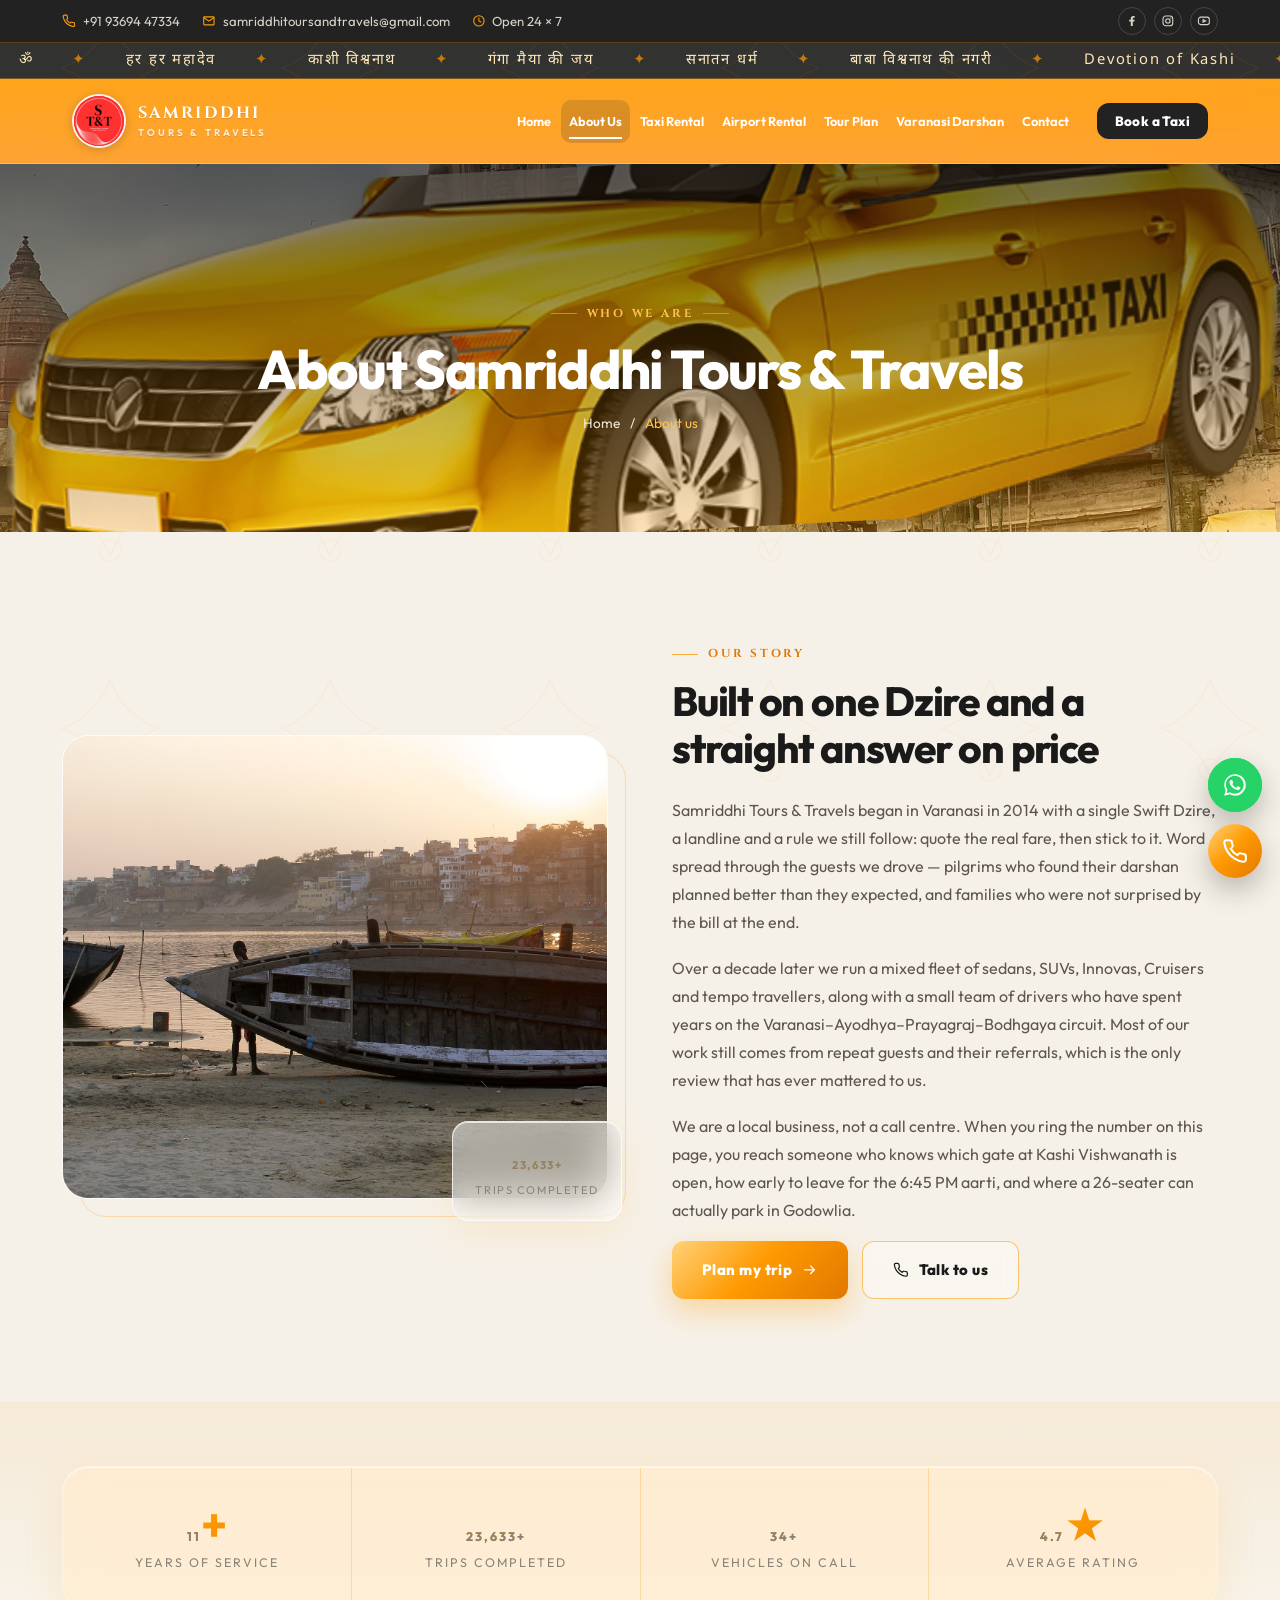
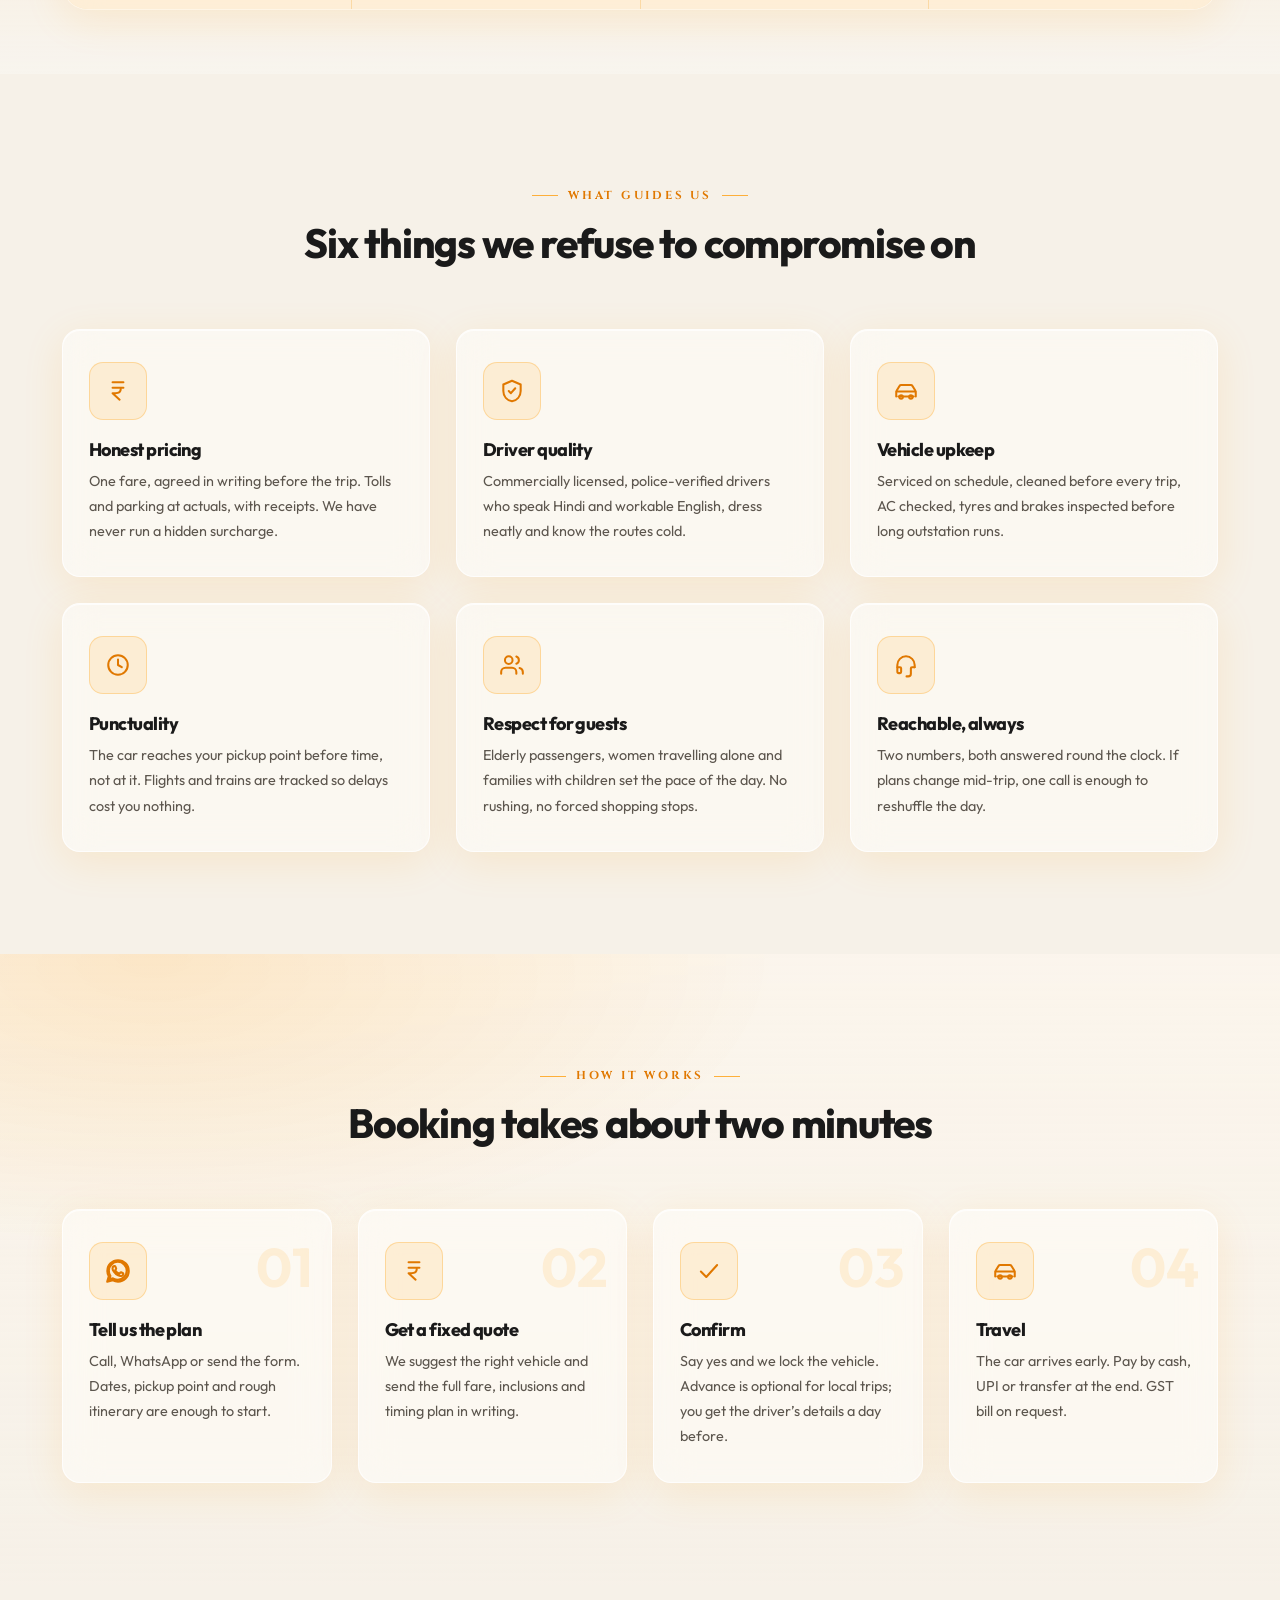
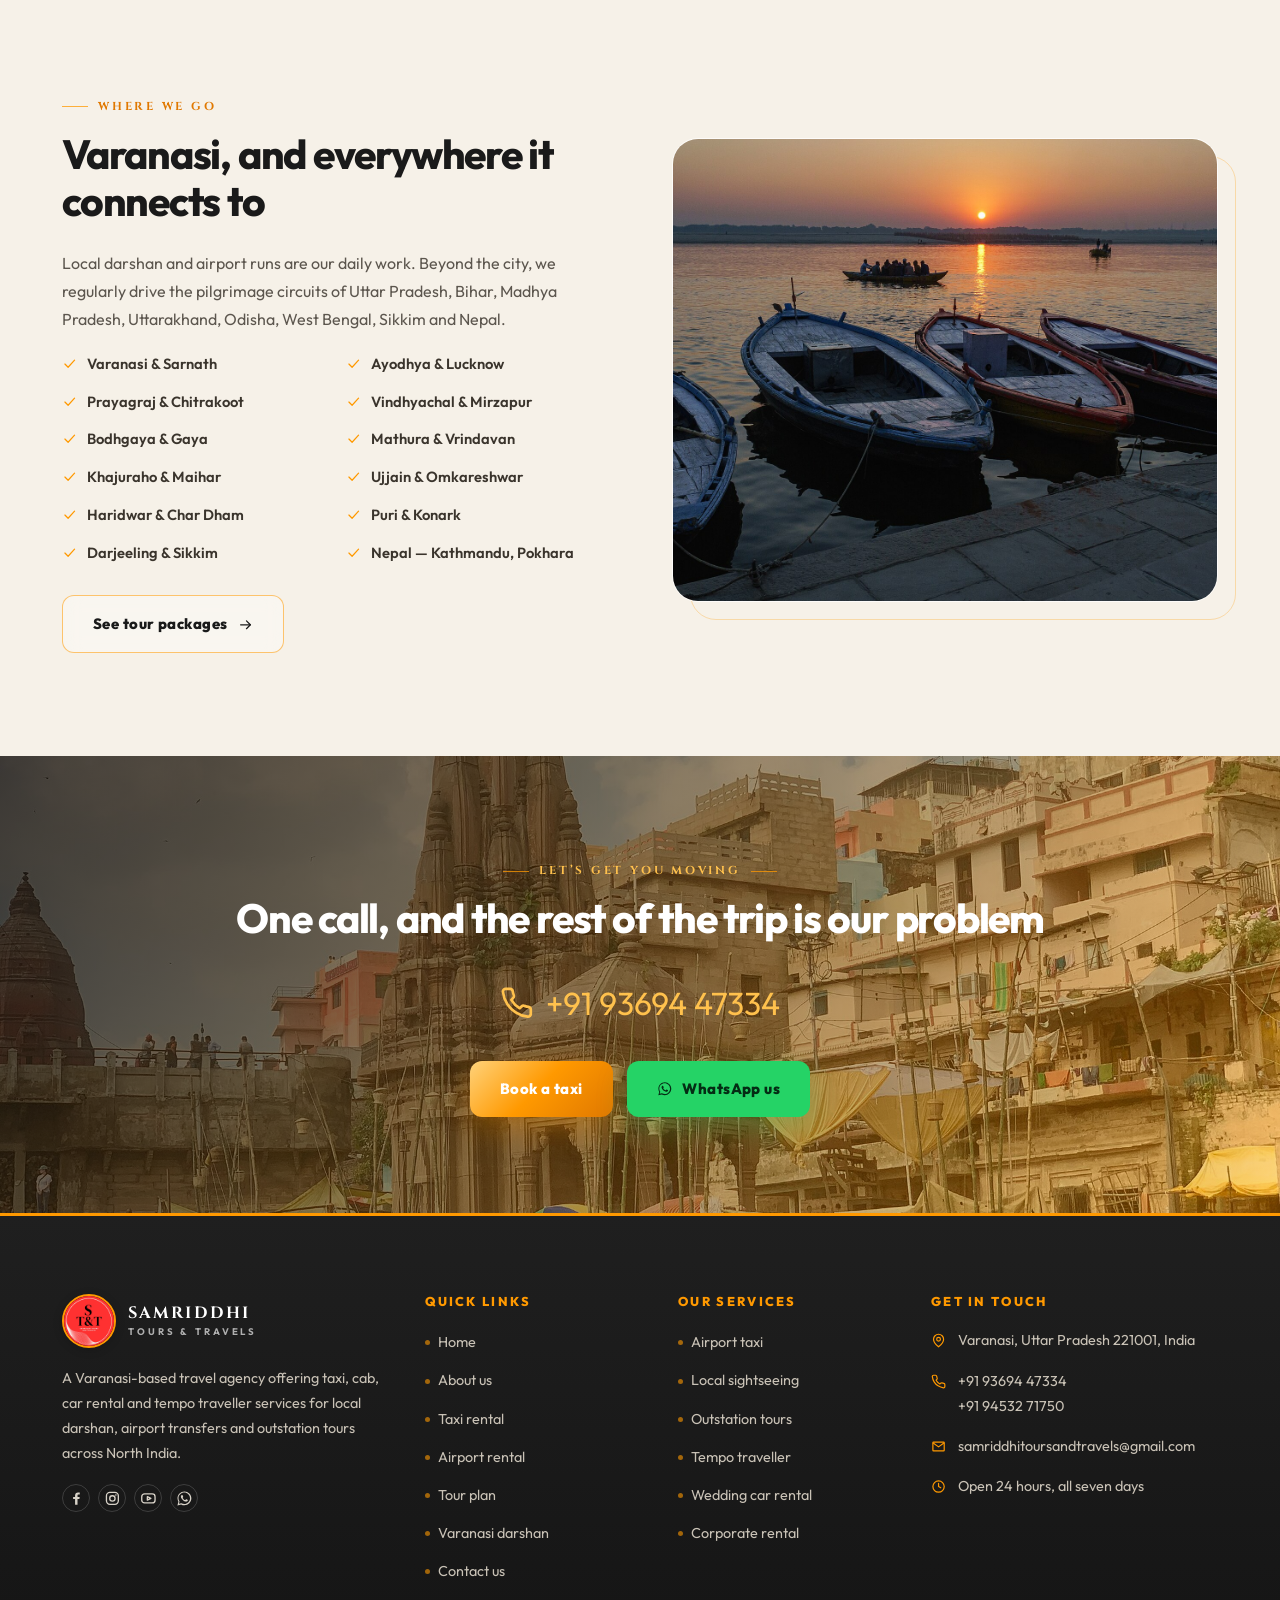
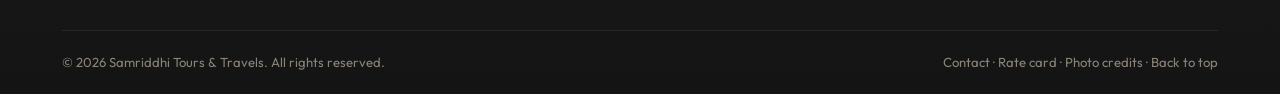
==== about.html @ 171d260c "Launch Tours website" ====
<!DOCTYPE html>
<html lang="en">
<head>
<meta charset="UTF-8" />
<meta name="viewport" content="width=device-width, initial-scale=1" />
<title>About Us | Samriddhi Tours &amp; Travels, Varanasi</title>
<meta name="description" content="Samriddhi Tours &amp; Travels is a family-run Varanasi travel agency offering taxi, cab and tempo traveller services since 2014. Verified drivers, fixed fares, 24×7 support." />
<meta name="robots" content="index, follow" />
<link rel="canonical" href="https://samriddhitoursagency.me/about.html" />
<meta property="og:title" content="About Samriddhi Tours &amp; Travels, Varanasi" />
<meta property="og:description" content="A family-run Varanasi travel agency with verified drivers, a well-kept fleet and fixed, honest fares." />
<meta property="og:image" content="assets/img/page-about.jpg" />
<link rel="icon" href="assets/img/logo.jpg?v=2" />
<link rel="preconnect" href="https://fonts.googleapis.com" />
<link rel="preconnect" href="https://fonts.gstatic.com" crossorigin />
<link href="https://fonts.googleapis.com/css2?family=Cinzel:wght@500;700&family=Playfair+Display:wght@600;700&family=Manrope:wght@400;500;600;700;800&display=swap" rel="stylesheet" />
<link rel="stylesheet" href="assets/css/style.css?v=header2" />
</head>
<body>

<svg width="0" height="0" style="position:absolute" aria-hidden="true" focusable="false">
  <symbol id="i-phone" viewBox="0 0 24 24"><path d="M22 16.9v3a2 2 0 0 1-2.2 2 19.8 19.8 0 0 1-8.6-3.1 19.5 19.5 0 0 1-6-6A19.8 19.8 0 0 1 2.1 4.2 2 2 0 0 1 4.1 2h3a2 2 0 0 1 2 1.7c.1 1 .4 1.9.7 2.8a2 2 0 0 1-.5 2.1L8.1 9.9a16 16 0 0 0 6 6l1.3-1.3a2 2 0 0 1 2.1-.4c.9.3 1.8.6 2.8.7a2 2 0 0 1 1.7 2Z"/></symbol>
  <symbol id="i-wa" viewBox="0 0 24 24"><path d="M12.04 2c-5.46 0-9.91 4.45-9.91 9.91 0 1.75.46 3.45 1.32 4.95L2 22l5.25-1.38a9.9 9.9 0 0 0 4.79 1.22c5.46 0 9.91-4.45 9.91-9.91 0-2.65-1.03-5.14-2.9-7.01A9.82 9.82 0 0 0 12.04 2Zm0 18.13c-1.53 0-3.03-.41-4.34-1.19l-.31-.18-3.23.85.86-3.15-.2-.32a8.23 8.23 0 0 1-1.26-4.38c0-4.54 3.7-8.23 8.24-8.23 2.2 0 4.27.86 5.82 2.41a8.18 8.18 0 0 1 2.41 5.83c0 4.54-3.7 8.24-8.19 8.24Zm4.52-6.16c-.25-.12-1.47-.72-1.69-.81-.23-.08-.39-.12-.56.12-.16.25-.64.81-.79.97-.14.17-.29.19-.54.06-.25-.12-1.06-.39-2.02-1.24-.75-.67-1.25-1.49-1.4-1.74-.14-.25-.01-.38.11-.5.11-.11.25-.29.37-.43.12-.15.16-.25.25-.41.08-.17.04-.31-.02-.43-.06-.12-.56-1.34-.76-1.84-.2-.48-.41-.41-.56-.42h-.48c-.16 0-.43.06-.66.31-.22.25-.86.85-.86 2.06s.88 2.39 1 2.56c.12.16 1.72 2.63 4.17 3.69.58.25 1.04.4 1.39.51.59.19 1.12.16 1.54.1.47-.07 1.47-.6 1.68-1.18.21-.58.21-1.08.14-1.18-.06-.11-.22-.17-.47-.29Z"/></symbol>
  <symbol id="i-mail" viewBox="0 0 24 24"><path d="M4 5h16a1 1 0 0 1 1 1v12a1 1 0 0 1-1 1H4a1 1 0 0 1-1-1V6a1 1 0 0 1 1-1Z"/><path d="m3.5 6.5 8.5 6 8.5-6"/></symbol>
  <symbol id="i-pin" viewBox="0 0 24 24"><path d="M20 10c0 6-8 12-8 12s-8-6-8-12a8 8 0 0 1 16 0Z"/><circle cx="12" cy="10" r="3"/></symbol>
  <symbol id="i-clock" viewBox="0 0 24 24"><circle cx="12" cy="12" r="9"/><path d="M12 7v5l3.5 2"/></symbol>
  <symbol id="i-check" viewBox="0 0 24 24"><path d="m4.5 12.5 5 5 10-11"/></symbol>
  <symbol id="i-arrow" viewBox="0 0 24 24"><path d="M4 12h15"/><path d="m13 6 6 6-6 6"/></symbol>
  <symbol id="i-shield" viewBox="0 0 24 24"><path d="M12 2.5 20 6v6c0 5-3.4 8.6-8 9.5-4.6-.9-8-4.5-8-9.5V6Z"/><path d="m9 12 2 2 4-4.5"/></symbol>
  <symbol id="i-car" viewBox="0 0 24 24"><path d="M5 17h14M3 17v-4.2c0-.4.1-.7.3-1L6 7.3c.3-.5.9-.8 1.5-.8h9c.6 0 1.2.3 1.5.8l2.7 4.5c.2.3.3.6.3 1V17"/><path d="M3.5 12.5h17"/><circle cx="7.5" cy="17.5" r="1.6"/><circle cx="16.5" cy="17.5" r="1.6"/></symbol>
  <symbol id="i-users" viewBox="0 0 24 24"><path d="M16 20v-1.5a4 4 0 0 0-4-4H6a4 4 0 0 0-4 4V20"/><circle cx="9" cy="7.5" r="3.5"/><path d="M22 20v-1.5a4 4 0 0 0-3-3.8"/><path d="M16 4.2a3.5 3.5 0 0 1 0 6.6"/></symbol>
  <symbol id="i-rupee" viewBox="0 0 24 24"><path d="M7 4h10M7 9h10M13.5 20 7 14h2.5c3 0 5-1.4 5-3.6"/></symbol>
  <symbol id="i-headset" viewBox="0 0 24 24"><path d="M4 14v-2a8 8 0 0 1 16 0v2"/><path d="M4 14h2.5a1 1 0 0 1 1 1v3.5a1 1 0 0 1-1 1H5.5A1.5 1.5 0 0 1 4 18ZM20 14h-2.5a1 1 0 0 0-1 1V20a2.5 2.5 0 0 1-2.5 2.5h-1.5"/></symbol>
  <symbol id="i-fb" viewBox="0 0 24 24"><path d="M13.6 21v-8h2.7l.4-3.1h-3.1V7.9c0-.9.2-1.5 1.5-1.5h1.7V3.6c-.3 0-1.3-.1-2.5-.1-2.5 0-4.2 1.5-4.2 4.3v2.1H7.3V13h2.8v8Z"/></symbol>
  <symbol id="i-ig" viewBox="0 0 24 24"><rect x="3.5" y="3.5" width="17" height="17" rx="5"/><circle cx="12" cy="12" r="3.8"/><circle cx="17" cy="7" r="1.1" fill="currentColor" stroke="none"/></symbol>
  <symbol id="i-yt" viewBox="0 0 24 24"><rect x="2.5" y="5.5" width="19" height="13" rx="4"/><path d="m10.5 9.5 5 2.5-5 2.5Z"/></symbol>
</svg>

<div class="topbar">
  <div class="container topbar__in">
    <ul class="topbar__list">
      <li><svg class="icon"><use href="#i-phone"/></svg> <a href="tel:+919369447334">+91 93694 47334</a></li>
      <li><svg class="icon"><use href="#i-mail"/></svg> <a href="mailto:samriddhitoursandtravels@gmail.com">samriddhitoursandtravels@gmail.com</a></li>
      <li><svg class="icon"><use href="#i-clock"/></svg> Open 24 &times; 7</li>
    </ul>
    <div class="socials">
      <a href="#" aria-label="Facebook"><svg class="icon icon--fill"><use href="#i-fb"/></svg></a>
      <a href="#" aria-label="Instagram"><svg class="icon"><use href="#i-ig"/></svg></a>
      <a href="#" aria-label="YouTube"><svg class="icon"><use href="#i-yt"/></svg></a>
    </div>
  </div>
</div>

<header class="header">
  <div class="container header__in">
    <a class="brand" href="index.html">
      <img src="assets/img/logo.jpg?v=2" alt="Samriddhi Tours &amp; Travels logo" width="70" height="70" />
      <span class="brand__name">Samriddhi<span class="brand__sub">Tours &amp; Travels</span></span>
    </a>
    <nav class="nav" id="nav" aria-label="Main navigation">
      <a href="index.html">Home</a>
      <a href="about.html" aria-current="page">About Us</a>
      <a href="taxi-rental.html">Taxi Rental</a>
      <a href="airport-rental.html">Airport Rental</a>
      <a href="tour-plan.html">Tour Plan</a>
      <a href="sightseeing.html">Varanasi Darshan</a>
      <a href="contact.html">Contact</a>
      <a class="btn btn--sm" href="contact.html#book">Book a Taxi</a>
    </nav>
    <div class="header__cta">
      <a class="header__phone" href="tel:+919369447334">
        <svg class="icon"><use href="#i-headset"/></svg>
        <span>Call us now<strong>+91 93694 47334</strong></span>
      </a>
      <a class="btn btn--sm" href="contact.html#book">Book a Taxi</a>
      <button class="burger" type="button" aria-label="Toggle menu" aria-expanded="false" aria-controls="nav"><i></i><i></i><i></i></button>
    </div>
  </div>
</header>

<main id="main">

  <section class="pagehead">
    <img src="assets/img/page-about.jpg" alt="" />
    <div class="container">
      <span class="eyebrow">Who we are</span>
      <h1>About Samriddhi Tours &amp; Travels</h1>
      <div class="crumbs"><a href="index.html">Home</a> / <span>About us</span></div>
    </div>
  </section>

  <!-- ===================================================== story -->
  <section class="section">
    <div class="container split">
      <div class="split__media reveal">
        <img src="assets/img/about-boat.jpg" alt="Ghats along the Ganges in Varanasi" loading="lazy" />
        <div class="badge-float">
          <b><span data-count="24000" data-suffix="+">24,000+</span></b>
          <span>Trips completed</span>
        </div>
      </div>

      <div class="reveal">
        <span class="eyebrow one-side">Our story</span>
        <h2>Built on one Dzire and a straight answer on price</h2>
        <p>
          Samriddhi Tours &amp; Travels began in Varanasi in 2014 with a single Swift Dzire, a
          landline and a rule we still follow: quote the real fare, then stick to it. Word spread
          through the guests we drove — pilgrims who found their darshan planned better than they
          expected, and families who were not surprised by the bill at the end.
        </p>
        <p>
          Over a decade later we run a mixed fleet of sedans, SUVs, Innovas, Cruisers and tempo
          travellers, along with a small team of drivers who have spent years on the
          Varanasi&ndash;Ayodhya&ndash;Prayagraj&ndash;Bodhgaya circuit. Most of our work still comes
          from repeat guests and their referrals, which is the only review that has ever mattered
          to us.
        </p>
        <p>
          We are a local business, not a call centre. When you ring the number on this page, you
          reach someone who knows which gate at Kashi Vishwanath is open, how early to leave for the
          6:45 PM aarti, and where a 26-seater can actually park in Godowlia.
        </p>

        <div class="btn-row">
          <a class="btn" href="contact.html#book">Plan my trip <svg class="icon"><use href="#i-arrow"/></svg></a>
          <a class="btn btn--ghost" href="tel:+919369447334"><svg class="icon"><use href="#i-phone"/></svg> Talk to us</a>
        </div>
      </div>
    </div>
  </section>

  <!-- ===================================================== stats -->
  <section class="section section--alt" style="padding-block:clamp(40px,6vw,64px)">
    <div class="container">
      <div class="stats reveal">
        <div class="stat"><b><span data-count="11">11</span>+</b><span>Years of service</span></div>
        <div class="stat"><b><span data-count="24000" data-suffix="+">24,000+</span></b><span>Trips completed</span></div>
        <div class="stat"><b><span data-count="35" data-suffix="+">35+</span></b><span>Vehicles on call</span></div>
        <div class="stat"><b><span data-count="4.8">4.8</span>&#9733;</b><span>Average rating</span></div>
      </div>
    </div>
  </section>

  <!-- ===================================================== values -->
  <section class="section">
    <div class="container">
      <div class="sec-head reveal">
        <span class="eyebrow">What guides us</span>
        <h2>Six things we refuse to compromise on</h2>
      </div>

      <div class="grid g-3">
        <article class="feature reveal">
          <div class="feature__ico"><svg class="icon"><use href="#i-rupee"/></svg></div>
          <h3>Honest pricing</h3>
          <p>One fare, agreed in writing before the trip. Tolls and parking at actuals, with receipts. We have never run a hidden surcharge.</p>
        </article>
        <article class="feature reveal">
          <div class="feature__ico"><svg class="icon"><use href="#i-shield"/></svg></div>
          <h3>Driver quality</h3>
          <p>Commercially licensed, police-verified drivers who speak Hindi and workable English, dress neatly and know the routes cold.</p>
        </article>
        <article class="feature reveal">
          <div class="feature__ico"><svg class="icon"><use href="#i-car"/></svg></div>
          <h3>Vehicle upkeep</h3>
          <p>Serviced on schedule, cleaned before every trip, AC checked, tyres and brakes inspected before long outstation runs.</p>
        </article>
        <article class="feature reveal">
          <div class="feature__ico"><svg class="icon"><use href="#i-clock"/></svg></div>
          <h3>Punctuality</h3>
          <p>The car reaches your pickup point before time, not at it. Flights and trains are tracked so delays cost you nothing.</p>
        </article>
        <article class="feature reveal">
          <div class="feature__ico"><svg class="icon"><use href="#i-users"/></svg></div>
          <h3>Respect for guests</h3>
          <p>Elderly passengers, women travelling alone and families with children set the pace of the day. No rushing, no forced shopping stops.</p>
        </article>
        <article class="feature reveal">
          <div class="feature__ico"><svg class="icon"><use href="#i-headset"/></svg></div>
          <h3>Reachable, always</h3>
          <p>Two numbers, both answered round the clock. If plans change mid-trip, one call is enough to reshuffle the day.</p>
        </article>
      </div>
    </div>
  </section>

  <!-- ===================================================== how it works -->
  <section class="section section--tint">
    <div class="container">
      <div class="sec-head reveal">
        <span class="eyebrow">How it works</span>
        <h2>Booking takes about two minutes</h2>
      </div>

      <div class="grid g-4">
        <article class="feature reveal">
          <span class="feature__num">01</span>
          <div class="feature__ico"><svg class="icon"><use href="#i-wa"/></svg></div>
          <h3>Tell us the plan</h3>
          <p>Call, WhatsApp or send the form. Dates, pickup point and rough itinerary are enough to start.</p>
        </article>
        <article class="feature reveal">
          <span class="feature__num">02</span>
          <div class="feature__ico"><svg class="icon"><use href="#i-rupee"/></svg></div>
          <h3>Get a fixed quote</h3>
          <p>We suggest the right vehicle and send the full fare, inclusions and timing plan in writing.</p>
        </article>
        <article class="feature reveal">
          <span class="feature__num">03</span>
          <div class="feature__ico"><svg class="icon"><use href="#i-check"/></svg></div>
          <h3>Confirm</h3>
          <p>Say yes and we lock the vehicle. Advance is optional for local trips; you get the driver&rsquo;s details a day before.</p>
        </article>
        <article class="feature reveal">
          <span class="feature__num">04</span>
          <div class="feature__ico"><svg class="icon"><use href="#i-car"/></svg></div>
          <h3>Travel</h3>
          <p>The car arrives early. Pay by cash, UPI or transfer at the end. GST bill on request.</p>
        </article>
      </div>
    </div>
  </section>

  <!-- ===================================================== areas served -->
  <section class="section">
    <div class="container split">
      <div class="reveal">
        <span class="eyebrow one-side">Where we go</span>
        <h2>Varanasi, and everywhere it connects to</h2>
        <p>
          Local darshan and airport runs are our daily work. Beyond the city, we regularly drive the
          pilgrimage circuits of Uttar Pradesh, Bihar, Madhya Pradesh, Uttarakhand, Odisha, West
          Bengal, Sikkim and Nepal.
        </p>
        <ul class="ticks">
          <li><svg class="icon"><use href="#i-check"/></svg> Varanasi &amp; Sarnath</li>
          <li><svg class="icon"><use href="#i-check"/></svg> Ayodhya &amp; Lucknow</li>
          <li><svg class="icon"><use href="#i-check"/></svg> Prayagraj &amp; Chitrakoot</li>
          <li><svg class="icon"><use href="#i-check"/></svg> Vindhyachal &amp; Mirzapur</li>
          <li><svg class="icon"><use href="#i-check"/></svg> Bodhgaya &amp; Gaya</li>
          <li><svg class="icon"><use href="#i-check"/></svg> Mathura &amp; Vrindavan</li>
          <li><svg class="icon"><use href="#i-check"/></svg> Khajuraho &amp; Maihar</li>
          <li><svg class="icon"><use href="#i-check"/></svg> Ujjain &amp; Omkareshwar</li>
          <li><svg class="icon"><use href="#i-check"/></svg> Haridwar &amp; Char Dham</li>
          <li><svg class="icon"><use href="#i-check"/></svg> Puri &amp; Konark</li>
          <li><svg class="icon"><use href="#i-check"/></svg> Darjeeling &amp; Sikkim</li>
          <li><svg class="icon"><use href="#i-check"/></svg> Nepal &mdash; Kathmandu, Pokhara</li>
        </ul>
        <div class="btn-row">
          <a class="btn btn--ghost" href="tour-plan.html">See tour packages <svg class="icon"><use href="#i-arrow"/></svg></a>
        </div>
      </div>

      <div class="split__media reveal">
        <img src="assets/img/page-packages.jpg" alt="Boats on the Ganges at sunrise in Varanasi" loading="lazy" />
      </div>
    </div>
  </section>

  <!-- ===================================================== cta -->
  <section class="cta-band">
    <img class="cta-bg" src="assets/img/cta-road.jpg" alt="" loading="lazy" />
    <div class="container">
      <span class="eyebrow">Let&rsquo;s get you moving</span>
      <h2>One call, and the rest of the trip is our problem</h2>
      <a class="cta-phone" href="tel:+919369447334"><svg class="icon"><use href="#i-phone"/></svg> +91 93694 47334</a>
      <div class="btn-row">
        <a class="btn" href="contact.html#book">Book a taxi</a>
        <a class="btn btn--wa" href="https://wa.me/919369447334?text=Hi%2C%20I%20would%20like%20a%20fare%20quote." target="_blank" rel="noopener"><svg class="icon icon--fill"><use href="#i-wa"/></svg> WhatsApp us</a>
      </div>
    </div>
  </section>

</main>

<footer class="footer">
  <div class="container">
    <div class="footer__grid">
      <div>
        <a class="brand" href="index.html">
          <img src="assets/img/logo.jpg?v=2" alt="Samriddhi Tours &amp; Travels" width="70" height="70" loading="lazy" />
          <span class="brand__name">Samriddhi<span class="brand__sub">Tours &amp; Travels</span></span>
        </a>
        <p>A Varanasi-based travel agency offering taxi, cab, car rental and tempo traveller services for local darshan, airport transfers and outstation tours across North India.</p>
        <div class="socials" style="margin-top:6px">
          <a href="#" aria-label="Facebook"><svg class="icon icon--fill"><use href="#i-fb"/></svg></a>
          <a href="#" aria-label="Instagram"><svg class="icon"><use href="#i-ig"/></svg></a>
          <a href="#" aria-label="YouTube"><svg class="icon"><use href="#i-yt"/></svg></a>
          <a href="https://wa.me/919369447334" aria-label="WhatsApp" target="_blank" rel="noopener"><svg class="icon icon--fill"><use href="#i-wa"/></svg></a>
        </div>
      </div>
      <div>
        <h4>Quick links</h4>
        <ul class="footer__links">
          <li><a href="index.html">Home</a></li>
          <li><a href="about.html">About us</a></li>
          <li><a href="taxi-rental.html">Taxi rental</a></li>
          <li><a href="airport-rental.html">Airport rental</a></li>
          <li><a href="tour-plan.html">Tour plan</a></li>
          <li><a href="sightseeing.html">Varanasi darshan</a></li>
          <li><a href="contact.html">Contact us</a></li>
        </ul>
      </div>
      <div>
        <h4>Our services</h4>
        <ul class="footer__links">
          <li><a href="airport-rental.html">Airport taxi</a></li>
          <li><a href="sightseeing.html">Local sightseeing</a></li>
          <li><a href="tour-plan.html">Outstation tours</a></li>
          <li><a href="taxi-rental.html">Tempo traveller</a></li>
          <li><a href="taxi-rental.html">Wedding car rental</a></li>
          <li><a href="contact.html">Corporate rental</a></li>
        </ul>
      </div>
      <div>
        <h4>Get in touch</h4>
        <ul class="footer__contact">
          <li><svg class="icon"><use href="#i-pin"/></svg><span>Varanasi, Uttar Pradesh 221001, India</span></li>
          <li><svg class="icon"><use href="#i-phone"/></svg><span><a href="tel:+919369447334">+91 93694 47334</a><br /><a href="tel:+919453271750">+91 94532 71750</a></span></li>
          <li><svg class="icon"><use href="#i-mail"/></svg><a href="mailto:samriddhitoursandtravels@gmail.com">samriddhitoursandtravels@gmail.com</a></li>
          <li><svg class="icon"><use href="#i-clock"/></svg><span>Open 24 hours, all seven days</span></li>
        </ul>
      </div>
    </div>
    <div class="footer__bar">
      <span>&copy; <span data-year>2026</span> Samriddhi Tours &amp; Travels. All rights reserved.</span>
      <span><a href="contact.html">Contact</a> &middot; <a href="taxi-rental.html">Rate card</a> &middot; <a href="credits.html">Photo credits</a> &middot; <a href="#main">Back to top</a></span>
    </div>
  </div>
</footer>

<div class="fab">
  <a class="fab__wa" href="https://wa.me/919369447334?text=Hi%2C%20I%20would%20like%20to%20book%20a%20taxi." target="_blank" rel="noopener" aria-label="Chat on WhatsApp"><svg class="icon icon--fill"><use href="#i-wa"/></svg></a>
  <a class="fab__call" href="tel:+919369447334" aria-label="Call us"><svg class="icon"><use href="#i-phone"/></svg></a>
</div>

<div class="mobile-bar">
  <a class="m-call" href="tel:+919369447334"><svg class="icon"><use href="#i-phone"/></svg> Call Now</a>
  <a class="m-wa" href="https://wa.me/919369447334?text=Hi%2C%20I%20would%20like%20to%20book%20a%20taxi." target="_blank" rel="noopener"><svg class="icon icon--fill"><use href="#i-wa"/></svg> WhatsApp</a>
</div>

<script src="assets/js/main.js" defer></script>
</body>
</html>
---- assets/css/style.css ----
/* ==========================================================================
   Samriddhi Tours & Travels — glassmorphism, saffron, Kashi
   Colour: Vikash Travel Agency orange (#FF9900) + charcoal + ivory glass
   ========================================================================== */

@import url("https://fonts.googleapis.com/css2?family=Cinzel:wght@500;700&family=Noto+Sans+Devanagari:wght@500;700&family=Outfit:wght@400;500;600;700;800&display=swap");

:root {
  --orange: #ff9900;
  --orange-deep: #e07800;
  --orange-light: #ffc14d;
  --saffron: #ff9900;
  --gold: #ff9900;
  --gold-light: #ffc14d;
  --gold-deep: #e07800;
  --gold-grad: linear-gradient(135deg, #ffd27a 0%, #ff9900 48%, #e07800 100%);

  --ink: #1a1a1a;
  --charcoal: #222222;
  --text: #222222;
  --muted: #5c564e;
  --muted-2: #8a8378;

  --bg: #f6f1e8;
  --bg-alt: #fff8ef;
  --surface: rgba(255, 255, 255, 0.52);
  --surface-2: rgba(255, 255, 255, 0.72);
  --line: rgba(255, 153, 0, 0.28);
  --line-soft: rgba(34, 34, 34, 0.08);
  --glass: rgba(255, 255, 255, 0.38);
  --glass-strong: rgba(255, 255, 255, 0.48);
  --glass-border: rgba(255, 255, 255, 0.72);
  --glass-dark: rgba(26, 26, 26, 0.42);

  --whatsapp: #25d366;
  --black: #1a1a1a;

  --f-brand: "Cinzel", Georgia, serif;
  --f-head: "Outfit", "Segoe UI", system-ui, sans-serif;
  --f-body: "Outfit", "Segoe UI", system-ui, sans-serif;
  --f-deva: "Noto Sans Devanagari", "Nirmala UI", serif;

  --container: 1200px;
  --radius: 18px;
  --radius-lg: 26px;
  --header-h: 84px;
  --shadow: 0 18px 50px rgba(34, 34, 34, 0.1);
  --shadow-glass: 0 10px 40px rgba(255, 153, 0, 0.12), inset 0 1px 0 rgba(255, 255, 255, 0.7);
  --ease: cubic-bezier(0.22, 0.61, 0.36, 1);
  --blur: blur(18px) saturate(1.45);
}

*,
*::before,
*::after {
  box-sizing: border-box;
}

html {
  scroll-behavior: smooth;
  scroll-padding-top: calc(var(--header-h) + 48px);
  -webkit-text-size-adjust: 100%;
}

body {
  margin: 0;
  color: var(--text);
  font-family: var(--f-body);
  font-size: 1rem;
  line-height: 1.75;
  -webkit-font-smoothing: antialiased;
  background:
    radial-gradient(1100px 520px at 8% -8%, rgba(255, 153, 0, 0.22), transparent 55%),
    radial-gradient(900px 480px at 100% 0%, rgba(255, 120, 0, 0.1), transparent 50%),
    radial-gradient(700px 400px at 70% 100%, rgba(255, 153, 0, 0.08), transparent 50%),
    var(--bg);
}

html,
body {
  overflow-x: clip;
}

body::before {
  content: "";
  position: fixed;
  inset: 0;
  pointer-events: none;
  z-index: 0;
  opacity: 0.07;
  background-image: url("data:image/svg+xml,%3Csvg xmlns='http://www.w3.org/2000/svg' viewBox='0 0 200 200'%3E%3Cpath fill='none' stroke='%23ff9900' stroke-width='1.2' d='M100 18c8 22 22 36 44 44-22 8-36 22-44 44-8-22-22-36-44-44 22-8 36-22 44-44z'/%3E%3Ccircle cx='100' cy='100' r='10' fill='none' stroke='%23ff9900'/%3E%3C/svg%3E");
  background-size: 220px 220px;
}

img {
  max-width: 100%;
  display: block;
  height: auto;
}

a {
  color: inherit;
  text-decoration: none;
}

.topbar a,
.footer__contact a,
.footer__contact span,
.info-card a,
.form-note {
  overflow-wrap: anywhere;
}

ul {
  margin: 0;
  padding: 0;
  list-style: none;
}

button,
input,
select,
textarea {
  font: inherit;
  color: inherit;
}

h1,
h2,
h3,
h4 {
  font-family: var(--f-head);
  font-weight: 750;
  line-height: 1.15;
  margin: 0 0 0.6em;
  letter-spacing: -0.03em;
  color: var(--ink);
}

h1 {
  font-size: clamp(2.2rem, 5.6vw, 3.85rem);
}
h2 {
  font-size: clamp(1.7rem, 3.6vw, 2.55rem);
}
h3 {
  font-size: clamp(1.12rem, 2vw, 1.32rem);
}

p {
  margin: 0 0 1.1rem;
  color: var(--muted);
}

::selection {
  background: var(--orange);
  color: #fff;
}

:focus-visible {
  outline: 2px solid var(--orange);
  outline-offset: 3px;
}

/* --------------------------------------------------------- layout */
.container {
  width: 100%;
  max-width: var(--container);
  margin-inline: auto;
  padding-inline: 22px;
  position: relative;
  z-index: 1;
}

.header .container {
  padding-inline: clamp(16px, 3vw, 32px);
}

.section {
  padding: clamp(64px, 8vw, 110px) 0;
  position: relative;
  z-index: 1;
}

.section--alt {
  background:
    linear-gradient(180deg, rgba(255, 153, 0, 0.07), rgba(255, 255, 255, 0.28));
}

.section--tint {
  background:
    radial-gradient(900px 420px at 12% 0%, rgba(255, 153, 0, 0.16), transparent 70%),
    linear-gradient(180deg, rgba(255, 248, 239, 0.6), rgba(246, 241, 232, 0.3));
}

.sec-head {
  max-width: 760px;
  margin: 0 auto clamp(38px, 5vw, 62px);
  text-align: center;
}

.sec-head.left {
  text-align: left;
  margin-inline: 0;
}

.sec-head p {
  margin-bottom: 0;
}

.eyebrow {
  display: inline-flex;
  align-items: center;
  gap: 10px;
  font-family: var(--f-brand);
  font-size: 0.72rem;
  font-weight: 700;
  letter-spacing: 0.24em;
  text-transform: uppercase;
  color: var(--orange-deep);
  margin-bottom: 14px;
}

.eyebrow::before,
.eyebrow::after {
  content: "";
  width: 26px;
  height: 1px;
  background: var(--orange);
  opacity: 0.75;
}

.sec-head.left .eyebrow::after,
.eyebrow.one-side::after {
  display: none;
}

.gold-text {
  background: var(--gold-grad);
  -webkit-background-clip: text;
  background-clip: text;
  color: transparent;
}

.grid {
  display: grid;
  gap: 26px;
}

.g-2 {
  grid-template-columns: repeat(2, minmax(0, 1fr));
}
.g-3 {
  grid-template-columns: repeat(3, minmax(0, 1fr));
}
.g-4 {
  grid-template-columns: repeat(4, minmax(0, 1fr));
}

/* --------------------------------------------------------- glass utility */
.glass,
.card,
.feature,
.info-card,
.quote,
.acc,
.quickbook__card,
.table-wrap,
.badge-float,
.stats,
.map-embed {
  background: var(--glass-strong);
  backdrop-filter: var(--blur);
  -webkit-backdrop-filter: var(--blur);
  border: 1px solid var(--glass-border);
  box-shadow: var(--shadow-glass);
}

/* --------------------------------------------------------- buttons */
.btn {
  --btn-bg: var(--gold-grad);
  display: inline-flex;
  align-items: center;
  justify-content: center;
  gap: 10px;
  padding: 15px 30px;
  border: 0;
  border-radius: 12px;
  background: var(--btn-bg);
  color: #fff;
  font-weight: 800;
  font-size: 0.93rem;
  letter-spacing: 0.03em;
  cursor: pointer;
  position: relative;
  overflow: hidden;
  transition: transform 0.3s var(--ease), box-shadow 0.3s var(--ease);
  box-shadow: 0 12px 30px rgba(255, 153, 0, 0.32);
}

.btn:hover {
  transform: translateY(-3px);
  box-shadow: 0 18px 40px rgba(255, 153, 0, 0.42);
}

.btn::after {
  content: "";
  position: absolute;
  inset: 0;
  background: linear-gradient(100deg, transparent 20%, rgba(255, 255, 255, 0.45), transparent 80%);
  transform: translateX(-120%);
  transition: transform 0.7s var(--ease);
}

.btn:hover::after {
  transform: translateX(120%);
}

.btn--ghost {
  background: rgba(255, 255, 255, 0.35);
  color: var(--ink);
  border: 1px solid rgba(255, 153, 0, 0.55);
  box-shadow: none;
  backdrop-filter: blur(10px);
}

.btn--ghost:hover {
  border-color: var(--orange);
  color: var(--orange-deep);
  box-shadow: 0 14px 34px rgba(255, 153, 0, 0.16);
}

.btn--wa {
  background: var(--whatsapp);
  color: #042c14;
  box-shadow: 0 12px 30px rgba(37, 211, 102, 0.25);
}

.btn--wa:hover {
  box-shadow: 0 18px 40px rgba(37, 211, 102, 0.36);
}

.btn--sm {
  padding: 11px 22px;
  font-size: 0.84rem;
}

.btn--block {
  width: 100%;
}

.btn--ink {
  background: var(--charcoal);
  box-shadow: 0 12px 28px rgba(34, 34, 34, 0.28);
}

.btn-row {
  display: flex;
  flex-wrap: wrap;
  gap: 14px;
}

.icon {
  width: 1.05em;
  height: 1.05em;
  flex: none;
  fill: none;
  stroke: currentColor;
  stroke-width: 1.9;
  stroke-linecap: round;
  stroke-linejoin: round;
}

.icon--fill {
  fill: currentColor;
  stroke: none;
}

/* --------------------------------------------------------- kashi devotion band */
.kashi-band {
  background: rgba(34, 34, 34, 0.92);
  color: #ffe8b8;
  overflow: hidden;
  border-bottom: 1px solid rgba(255, 153, 0, 0.35);
  font-family: var(--f-deva);
  font-size: 0.92rem;
  letter-spacing: 0.12em;
  white-space: nowrap;
  line-height: 2.4;
}

.kashi-band__track {
  display: inline-flex;
  gap: 2.4rem;
  padding-inline: 1.2rem;
  animation: kashi-marquee 42s linear infinite;
}

.kashi-band__track span {
  display: inline-flex;
  align-items: center;
  gap: 2.4rem;
}

.kashi-band__track i {
  color: var(--orange);
  font-style: normal;
  opacity: 0.7;
}

@keyframes kashi-marquee {
  from {
    transform: translateX(0);
  }
  to {
    transform: translateX(-50%);
  }
}

/* --------------------------------------------------------- top bar */
.topbar {
  background: var(--charcoal);
  border-bottom: 1px solid rgba(255, 153, 0, 0.25);
  font-size: 0.82rem;
  color: #d8d2c8;
  position: relative;
  z-index: 2;
}

.topbar__in {
  display: flex;
  align-items: center;
  justify-content: space-between;
  gap: 18px;
  min-height: 42px;
  flex-wrap: wrap;
}

.topbar a:hover {
  color: var(--orange-light);
}

.topbar__list {
  display: flex;
  align-items: center;
  gap: 22px;
  flex-wrap: wrap;
}

.topbar__list li {
  display: inline-flex;
  align-items: center;
  gap: 7px;
}

.topbar__list .icon {
  color: var(--orange);
}

.socials {
  display: flex;
  gap: 8px;
}

.socials a {
  width: 28px;
  height: 28px;
  display: grid;
  place-items: center;
  border: 1px solid rgba(255, 255, 255, 0.16);
  border-radius: 50%;
  transition: 0.25s var(--ease);
}

.socials a:hover {
  background: var(--orange);
  border-color: var(--orange);
  color: #1a1a1a;
}

/* --------------------------------------------------------- header — orange glass like VTA nav */
.header {
  position: sticky;
  top: 0;
  z-index: 90;
  background: linear-gradient(180deg, rgba(255, 153, 0, 0.88), rgba(255, 140, 0, 0.78));
  backdrop-filter: blur(18px) saturate(1.4);
  -webkit-backdrop-filter: blur(18px) saturate(1.4);
  border-bottom: 1px solid rgba(255, 255, 255, 0.28);
  transition: background 0.3s var(--ease), box-shadow 0.3s var(--ease);
}

.header.is-stuck {
  background: linear-gradient(180deg, rgba(255, 153, 0, 0.96), rgba(232, 120, 0, 0.92));
  box-shadow: 0 12px 34px rgba(224, 120, 0, 0.28);
}

.header__in {
  display: flex;
  align-items: center;
  justify-content: space-between;
  gap: 12px;
  min-height: var(--header-h);
  min-width: 0;
  width: 100%;
}

.brand {
  display: flex;
  align-items: center;
  gap: 12px;
  flex: none;
}

.brand img {
  height: 70px;
  width: 70px;
  border-radius: 50%;
  object-fit: cover;
  object-position: center;
  border: 2px solid rgba(255, 255, 255, 0.95);
  background: #e31b1b;
  box-shadow: 0 2px 10px rgba(0, 0, 0, 0.18);
}

.brand__name {
  font-family: var(--f-brand);
  font-weight: 700;
  font-size: 1.02rem;
  letter-spacing: 0.13em;
  line-height: 1.2;
  text-transform: uppercase;
  color: #fff;
  text-shadow: 0 1px 0 rgba(0, 0, 0, 0.12);
}

.brand__sub {
  display: block;
  font-family: var(--f-body);
  font-size: 0.6rem;
  letter-spacing: 0.3em;
  color: rgba(255, 255, 255, 0.8);
  margin-top: 3px;
  -webkit-text-fill-color: rgba(255, 255, 255, 0.8);
}

.nav {
  display: flex;
  align-items: center;
  justify-content: flex-end;
  gap: 2px;
  margin-left: auto;
  flex: 1 1 0;
  min-width: 0;
  overflow: hidden;
}

.nav a {
  padding: 10px 14px;
  font-size: 0.9rem;
  font-weight: 650;
  color: #fff;
  border-radius: 10px;
  position: relative;
  transition: color 0.25s var(--ease), background 0.25s var(--ease);
  white-space: nowrap;
}

.nav a::after {
  content: "";
  position: absolute;
  left: 14px;
  right: 14px;
  bottom: 4px;
  height: 1.5px;
  background: #fff;
  transform: scaleX(0);
  transform-origin: left;
  transition: transform 0.3s var(--ease);
}

.nav a:hover,
.nav a[aria-current="page"] {
  color: #fff;
  background: rgba(34, 34, 34, 0.16);
}

.nav a:hover::after,
.nav a[aria-current="page"]::after {
  transform: scaleX(1);
}

.nav .btn {
  background: var(--charcoal);
  color: #fff;
  box-shadow: none;
  margin-left: 6px;
  display: none;
}

.nav .btn::after {
  display: none;
}

.header__cta {
  display: flex;
  align-items: center;
  gap: 10px;
  flex: none;
  flex-shrink: 0;
  margin-left: 8px;
}

.header__cta .btn {
  background: var(--charcoal);
  color: #fff;
  box-shadow: none;
  flex-shrink: 0;
  white-space: nowrap;
  padding: 10px 18px;
  line-height: 1.2;
  overflow: hidden;
}

.header__cta .btn:hover,
.nav .btn:hover {
  transform: none;
}

.header__cta .btn::after {
  display: none;
}

.header__phone {
  display: none;
  align-items: center;
  gap: 10px;
  padding-left: 16px;
  border-left: 1px solid rgba(255, 255, 255, 0.28);
  color: #fff;
}

.header__phone .icon {
  color: #fff;
  width: 1.5em;
  height: 1.5em;
}

.header__phone span {
  display: block;
  font-size: 0.66rem;
  letter-spacing: 0.16em;
  text-transform: uppercase;
  color: rgba(255, 255, 255, 0.75);
}

.header__phone strong {
  font-size: 0.95rem;
  letter-spacing: 0.02em;
  color: #fff;
}

.burger {
  display: none;
  width: 46px;
  height: 46px;
  border: 1px solid rgba(255, 255, 255, 0.45);
  border-radius: 10px;
  background: rgba(34, 34, 34, 0.18);
  cursor: pointer;
  position: relative;
}

.burger i {
  position: absolute;
  left: 12px;
  right: 12px;
  height: 2px;
  background: #fff;
  border-radius: 2px;
  transition: 0.3s var(--ease);
}

.burger i:nth-child(1) {
  top: 15px;
}
.burger i:nth-child(2) {
  top: 22px;
}
.burger i:nth-child(3) {
  top: 29px;
}

.burger.is-open i:nth-child(1) {
  top: 22px;
  transform: rotate(45deg);
}
.burger.is-open i:nth-child(2) {
  opacity: 0;
}
.burger.is-open i:nth-child(3) {
  top: 22px;
  transform: rotate(-45deg);
}

/* --------------------------------------------------------- hero */
.hero {
  position: relative;
  min-height: clamp(520px, 78vh, 820px);
  display: grid;
  align-items: center;
  overflow: hidden;
  isolation: isolate;
}

.hero__slides {
  position: absolute;
  inset: 0;
  z-index: -2;
}

.hero__slide {
  position: absolute;
  inset: 0;
  opacity: 0;
  transition: opacity 1.2s var(--ease);
}

.hero__slide.is-active {
  opacity: 1;
}

.hero__slide img {
  width: 100%;
  height: 100%;
  object-fit: cover;
}

.hero__slide.is-active img {
  animation: kenburns 9s linear forwards;
}

@keyframes kenburns {
  from {
    transform: scale(1.02);
  }
  to {
    transform: scale(1.14);
  }
}

.hero::before {
  content: "";
  position: absolute;
  inset: 0;
  z-index: -1;
  background:
    linear-gradient(105deg, rgba(20, 12, 4, 0.72) 0%, rgba(20, 12, 4, 0.38) 46%, rgba(255, 153, 0, 0.18) 100%),
    linear-gradient(180deg, rgba(0, 0, 0, 0.35) 0%, transparent 38%, rgba(12, 8, 4, 0.55) 100%);
}

.hero::after {
  content: "";
  position: absolute;
  right: -8%;
  top: 8%;
  width: 58%;
  height: 84%;
  z-index: 0;
  pointer-events: none;
  background: repeating-linear-gradient(
    -28deg,
    rgba(34, 34, 34, 0.55) 0 22px,
    rgba(255, 153, 0, 0.72) 22px 44px
  );
  clip-path: polygon(38% 0, 100% 0, 100% 100%, 0 100%);
  opacity: 0.28;
  animation: stripe-drift 14s linear infinite;
}

@keyframes stripe-drift {
  from {
    background-position: 0 0;
  }
  to {
    background-position: 88px 0;
  }
}

.hero__in {
  padding: clamp(80px, 12vh, 150px) 0 clamp(60px, 9vh, 110px);
  display: grid;
  grid-template-columns: minmax(0, 1.05fr) minmax(0, 0.95fr);
  gap: clamp(24px, 5vw, 56px);
  align-items: center;
  max-width: var(--container);
}

.hero__glass {
  background: rgba(255, 255, 255, 0.14);
  backdrop-filter: blur(22px) saturate(1.35);
  -webkit-backdrop-filter: blur(22px) saturate(1.35);
  border: 1px solid rgba(255, 255, 255, 0.32);
  border-radius: 28px;
  padding: clamp(28px, 4vw, 44px);
  box-shadow: 0 30px 60px rgba(0, 0, 0, 0.22), inset 0 1px 0 rgba(255, 255, 255, 0.4);
  max-width: 640px;
}

.hero__glass h1,
.hero h1 {
  margin-bottom: 20px;
  color: #fff;
  text-shadow: 0 4px 30px rgba(0, 0, 0, 0.35);
}

.hero .eyebrow {
  color: var(--orange-light);
}

.hero .eyebrow::before {
  background: var(--orange-light);
}

.mantra {
  font-family: var(--f-deva);
  font-size: 0.95rem;
  color: #ffe7b0;
  letter-spacing: 0.14em;
  margin: 0 0 12px;
  font-weight: 700;
}

.hero p.lead {
  font-size: clamp(1rem, 1.5vw, 1.17rem);
  color: #f3eee6;
  max-width: 620px;
  margin-bottom: 32px;
}

.hero__trust {
  display: flex;
  flex-wrap: wrap;
  gap: 12px 26px;
  margin-top: 38px;
  padding-top: 28px;
  border-top: 1px solid rgba(255, 255, 255, 0.18);
}

.hero__trust li {
  display: inline-flex;
  align-items: center;
  gap: 9px;
  font-size: 0.87rem;
  color: #f0ebe3;
  font-weight: 600;
}

.hero__trust .icon {
  color: var(--orange-light);
}

.hero__stage {
  position: relative;
  z-index: 2;
  min-height: 0;
  display: grid;
  place-items: end center;
  overflow: hidden;
}

.hero__incoming {
  width: min(100%, 680px);
  height: auto;
  display: block;
  margin-left: auto;
  filter: drop-shadow(0 22px 28px rgba(0, 0, 0, 0.42));
  animation: taxi-in 1.15s cubic-bezier(0.22, 0.61, 0.36, 1) both;
  transform-origin: 80% 90%;
}

@keyframes taxi-in {
  from {
    opacity: 0;
    transform: translateX(58vw) rotate(7deg);
  }
  to {
    opacity: 1;
    transform: translateX(0) rotate(-3deg);
  }
}

/* cartoon taxi driving on a road — original scene, stock-inspired motion */
.drive-scene {
  position: relative;
  width: 100%;
  max-width: 560px;
  aspect-ratio: 16 / 10;
  border-radius: 22px;
  overflow: hidden;
  isolation: isolate;
  background: linear-gradient(180deg, #b9dff2 0%, #e8f5fb 52%, #c5d9a8 52%, #c5d9a8 61%, #5a5f66 61%);
  border: 1px solid rgba(255, 255, 255, 0.5);
  box-shadow: 0 22px 48px rgba(0, 0, 0, 0.3), inset 0 1px 0 rgba(255, 255, 255, 0.55);
}

.drive-scene__city {
  position: absolute;
  left: 0;
  top: 10%;
  height: 51%;
  width: 200%;
  display: flex;
  animation: world-scroll 18s linear infinite;
}

.drive-scene__city img {
  width: 50%;
  height: 100%;
  flex: none;
  object-fit: fill;
  pointer-events: none;
}

.drive-scene__sun {
  position: absolute;
  top: 8%;
  right: 14%;
  z-index: 1;
  width: 40px;
  height: 40px;
  border-radius: 50%;
  background: radial-gradient(circle at 35% 32%, #fffce8, #ffcc33 58%, #ff9900);
  box-shadow: 0 0 22px 6px rgba(255, 204, 51, 0.45);
}

.drive-scene__clouds {
  position: absolute;
  left: 0;
  top: 6%;
  width: 200%;
  height: 38%;
  animation: world-scroll 36s linear infinite;
  pointer-events: none;
  z-index: 1;
}

.cloud {
  position: absolute;
  height: 16px;
  border-radius: 20px;
  background: #fff;
  opacity: 0.92;
}

.cloud::before,
.cloud::after {
  content: "";
  position: absolute;
  background: #fff;
  border-radius: 50%;
}

.cloud::before {
  width: 22px;
  height: 22px;
  left: 8px;
  top: -12px;
}

.cloud::after {
  width: 16px;
  height: 16px;
  right: 10px;
  top: -8px;
}

.drive-scene__trees {
  position: absolute;
  left: 0;
  bottom: 39%;
  width: 200%;
  height: 70px;
  animation: world-scroll 11s linear infinite;
  pointer-events: none;
  z-index: 2;
}

.tree {
  position: absolute;
  bottom: 0;
  width: 18px;
  margin-left: -9px;
}

.tree::before {
  content: "";
  position: absolute;
  left: 50%;
  bottom: 0;
  width: 5px;
  height: 28px;
  margin-left: -2.5px;
  background: #6b4423;
  border-radius: 2px;
}

.tree::after {
  content: "";
  position: absolute;
  left: 50%;
  bottom: 18px;
  width: 34px;
  height: 34px;
  margin-left: -17px;
  border-radius: 50%;
  background: radial-gradient(circle at 35% 35%, #7dcc5e, #3d8f3a);
}

.tree:nth-child(odd)::after {
  width: 42px;
  height: 42px;
  margin-left: -21px;
  bottom: 16px;
}

.drive-scene__road {
  position: absolute;
  left: 0;
  right: 0;
  bottom: 0;
  height: 39%;
  background: linear-gradient(#7a8088 0 10%, #4f545c 10% 100%);
}

.drive-scene__dashes {
  position: absolute;
  left: 0;
  right: 0;
  width: 100%;
  top: 36%;
  height: 6px;
  background: repeating-linear-gradient(90deg, #ffe082 0 28px, transparent 28px 56px);
  animation: dash-scroll 0.38s linear infinite;
}

.drive-scene__taxi-wrap {
  position: absolute;
  left: 8%;
  width: 84%;
  bottom: 5%;
  z-index: 4;
  animation: taxi-enter 0.9s var(--ease) both;
}

.drive-scene__taxi {
  filter: drop-shadow(0 10px 8px rgba(0, 0, 0, 0.28));
  animation: taxi-bounce 0.42s 0.9s ease-in-out infinite;
}

.drive-scene__taxi svg {
  width: 100%;
  height: auto;
  display: block;
}

.drive-scene .wheel {
  transform-box: fill-box;
  transform-origin: center;
  animation: wheel-spin 0.32s linear infinite;
}

@keyframes world-scroll {
  to {
    transform: translateX(-50%);
  }
}

@keyframes dash-scroll {
  to {
    background-position: -56px 0;
  }
}

@keyframes taxi-enter {
  from {
    opacity: 0;
    transform: translateX(-22%);
  }
  to {
    opacity: 1;
    transform: translateX(0);
  }
}

@keyframes taxi-bounce {
  0%,
  100% {
    transform: translateY(0);
  }
  50% {
    transform: translateY(-5px);
  }
}

@keyframes wheel-spin {
  to {
    transform: rotate(360deg);
  }
}

.hero__diyas {
  position: absolute;
  inset: 0;
  pointer-events: none;
  z-index: 1;
}

.diya {
  position: absolute;
  width: 9px;
  height: 9px;
  border-radius: 50%;
  background: radial-gradient(circle, #fff6c2, #ff9900 55%, transparent 70%);
  box-shadow: 0 0 16px 4px rgba(255, 153, 0, 0.7);
  animation: diya-glow 2.8s ease-in-out infinite;
}

.diya:nth-child(1) { top: 18%; left: 8%; animation-delay: 0s; }
.diya:nth-child(2) { top: 28%; left: 22%; animation-delay: .4s; width: 6px; height: 6px; }
.diya:nth-child(3) { top: 62%; left: 12%; animation-delay: .8s; }
.diya:nth-child(4) { top: 22%; right: 18%; animation-delay: .2s; }
.diya:nth-child(5) { bottom: 18%; right: 28%; animation-delay: 1s; width: 7px; height: 7px; }
.diya:nth-child(6) { bottom: 28%; left: 40%; animation-delay: 1.4s; }

@keyframes diya-glow {
  0%,
  100% {
    opacity: 0.45;
    transform: scale(0.85);
  }
  50% {
    opacity: 1;
    transform: scale(1.25);
  }
}

.hero__dots {
  position: absolute;
  bottom: 26px;
  left: 50%;
  transform: translateX(-50%);
  display: flex;
  gap: 10px;
  z-index: 3;
}

.hero__dots button {
  width: 34px;
  height: 3px;
  border: 0;
  padding: 0;
  border-radius: 3px;
  background: rgba(255, 255, 255, 0.35);
  cursor: pointer;
  transition: 0.3s var(--ease);
}

.hero__dots button.is-active {
  background: var(--orange);
  width: 54px;
}

/* --------------------------------------------------------- kashi values */
.kashi-values {
  position: relative;
  z-index: 4;
  margin-top: -56px;
  margin-bottom: 8px;
}

.kashi-values__grid {
  display: grid;
  grid-template-columns: repeat(3, minmax(0, 1fr));
  gap: 16px;
}

.kashi-chip {
  padding: 22px 22px 20px;
  border-radius: var(--radius);
  background: rgba(255, 255, 255, 0.58);
  backdrop-filter: var(--blur);
  -webkit-backdrop-filter: var(--blur);
  border: 1px solid var(--glass-border);
  box-shadow: var(--shadow-glass);
}

.kashi-chip b {
  display: block;
  font-family: var(--f-deva);
  font-size: 1.15rem;
  color: var(--orange-deep);
  margin-bottom: 4px;
}

.kashi-chip span {
  font-size: 0.9rem;
  color: var(--muted);
}

/* --------------------------------------------------------- quick book */
.quickbook {
  position: relative;
  z-index: 5;
  margin-top: -62px;
}

.quickbook__card {
  border-radius: var(--radius-lg);
  padding: 26px;
}

.quickbook__title {
  display: flex;
  align-items: center;
  gap: 10px;
  font-family: var(--f-brand);
  font-size: 0.76rem;
  letter-spacing: 0.2em;
  text-transform: uppercase;
  color: var(--orange-deep);
  margin-bottom: 18px;
}

/* --------------------------------------------------------- forms */
.form-grid {
  display: grid;
  grid-template-columns: repeat(auto-fit, minmax(190px, 1fr));
  gap: 16px;
  align-items: end;
}

.field {
  display: flex;
  flex-direction: column;
  gap: 7px;
  min-width: 0;
}

.field label {
  font-size: 0.72rem;
  font-weight: 700;
  letter-spacing: 0.14em;
  text-transform: uppercase;
  color: var(--muted-2);
}

.field input,
.field select,
.field textarea {
  width: 100%;
  padding: 13px 15px;
  background: rgba(255, 255, 255, 0.72);
  border: 1px solid rgba(34, 34, 34, 0.1);
  border-radius: 12px;
  transition: border-color 0.25s var(--ease), box-shadow 0.25s var(--ease);
  font-size: 0.94rem;
  color: var(--ink);
}

.field textarea {
  resize: vertical;
  min-height: 118px;
}

.field select {
  appearance: none;
  background-image: url("data:image/svg+xml,%3Csvg xmlns='http://www.w3.org/2000/svg' viewBox='0 0 24 24' fill='none' stroke='%23ff9900' stroke-width='2.2' stroke-linecap='round'%3E%3Cpath d='M6 9l6 6 6-6'/%3E%3C/svg%3E");
  background-repeat: no-repeat;
  background-position: right 13px center;
  background-size: 17px;
  padding-right: 38px;
  cursor: pointer;
}

.field input:focus,
.field select:focus,
.field textarea:focus {
  outline: none;
  border-color: var(--orange);
  box-shadow: 0 0 0 3px rgba(255, 153, 0, 0.18);
}

.field input::placeholder,
.field textarea::placeholder {
  color: #a39b90;
}

.field option {
  background: #fff;
}

.form-note {
  font-size: 0.78rem;
  color: var(--muted-2);
  margin: 14px 0 0;
}

/* --------------------------------------------------------- cards */
.card {
  border-radius: var(--radius);
  overflow: hidden;
  position: relative;
  transition: transform 0.4s var(--ease), border-color 0.4s var(--ease),
    box-shadow 0.4s var(--ease);
  display: flex;
  flex-direction: column;
}

.card:hover {
  transform: translateY(-7px);
  border-color: rgba(255, 153, 0, 0.55);
  box-shadow: 0 26px 52px rgba(255, 153, 0, 0.16);
}

.card__media {
  position: relative;
  aspect-ratio: 16 / 10;
  overflow: hidden;
  background: #efe6d6;
}

.card__media img {
  width: 100%;
  height: 100%;
  object-fit: cover;
  transition: transform 0.7s var(--ease);
}

.card:hover .card__media img {
  transform: scale(1.08);
}

.card__media::after {
  content: "";
  position: absolute;
  inset: 0;
  background: linear-gradient(180deg, transparent 45%, rgba(34, 18, 4, 0.45));
}

.card__media--car {
  background: #fff;
}

.card__media--car img {
  object-fit: contain;
  padding: 7% 8% 4%;
}

.card__media--car::after {
  display: none;
}

.card__tag {
  position: absolute;
  top: 14px;
  left: 14px;
  z-index: 2;
  background: var(--gold-grad);
  color: #fff;
  font-size: 0.68rem;
  font-weight: 800;
  letter-spacing: 0.12em;
  text-transform: uppercase;
  padding: 6px 13px;
  border-radius: 999px;
}

.card__body {
  padding: 24px;
  display: flex;
  flex-direction: column;
  flex: 1;
}

.card__body h3 {
  margin-bottom: 10px;
}

.card__body p {
  font-size: 0.92rem;
  margin-bottom: 18px;
}

.card__foot {
  margin-top: auto;
  padding-top: 16px;
  border-top: 1px solid var(--line-soft);
  display: flex;
  align-items: center;
  justify-content: space-between;
  gap: 12px;
  flex-wrap: wrap;
}

.price {
  font-family: var(--f-head);
  font-size: 1.3rem;
  font-weight: 700;
  color: var(--orange-deep);
}

.price small {
  font-family: var(--f-body);
  font-size: 0.72rem;
  font-weight: 600;
  letter-spacing: 0.08em;
  text-transform: uppercase;
  color: var(--muted-2);
  display: block;
}

.link-gold {
  display: inline-flex;
  align-items: center;
  gap: 7px;
  color: var(--orange-deep);
  font-weight: 700;
  font-size: 0.86rem;
}

.link-gold .icon {
  transition: transform 0.3s var(--ease);
}

.link-gold:hover .icon {
  transform: translateX(4px);
}

.feature {
  border-radius: var(--radius);
  padding: 32px 26px;
  position: relative;
  overflow: hidden;
  transition: transform 0.4s var(--ease), border-color 0.4s var(--ease);
}

.feature::before {
  content: "";
  position: absolute;
  inset: 0 0 auto;
  height: 2px;
  background: var(--gold-grad);
  transform: scaleX(0);
  transform-origin: left;
  transition: transform 0.45s var(--ease);
}

.feature:hover {
  transform: translateY(-6px);
  border-color: rgba(255, 153, 0, 0.5);
}

.feature:hover::before {
  transform: scaleX(1);
}

.feature__ico {
  width: 58px;
  height: 58px;
  display: grid;
  place-items: center;
  border-radius: 14px;
  background: rgba(255, 153, 0, 0.12);
  border: 1px solid var(--line);
  color: var(--orange-deep);
  margin-bottom: 20px;
}

.feature__ico .icon {
  width: 26px;
  height: 26px;
}

.feature h3 {
  font-size: 1.13rem;
  margin-bottom: 8px;
}

.feature p {
  font-size: 0.9rem;
  margin: 0;
}

.feature__num {
  position: absolute;
  right: 18px;
  top: 10px;
  font-family: var(--f-head);
  font-size: 3.4rem;
  font-weight: 700;
  color: rgba(255, 153, 0, 0.12);
  pointer-events: none;
}

/* --------------------------------------------------------- about split */
.split {
  display: grid;
  grid-template-columns: 1fr 1fr;
  gap: clamp(34px, 5vw, 68px);
  align-items: center;
}

.split__media {
  position: relative;
}

.split__media img {
  border-radius: var(--radius-lg);
  width: 100%;
  aspect-ratio: 4 / 3.4;
  object-fit: cover;
  border: 1px solid var(--glass-border);
}

.split__media::before {
  content: "";
  position: absolute;
  inset: 18px -18px -18px 18px;
  border: 1px solid var(--line);
  border-radius: var(--radius-lg);
  z-index: -1;
}

.badge-float {
  position: absolute;
  right: -14px;
  bottom: -22px;
  border-radius: 16px;
  padding: 18px 22px;
  text-align: center;
}

.badge-float b {
  display: block;
  font-family: var(--f-head);
  font-size: 2.1rem;
  line-height: 1;
  background: var(--gold-grad);
  -webkit-background-clip: text;
  background-clip: text;
  color: transparent;
}

.badge-float span {
  font-size: 0.7rem;
  letter-spacing: 0.14em;
  text-transform: uppercase;
  color: var(--muted-2);
}

.ticks {
  display: grid;
  grid-template-columns: repeat(auto-fit, minmax(210px, 1fr));
  gap: 12px 22px;
  margin: 4px 0 30px;
}

.ticks li {
  display: flex;
  align-items: flex-start;
  gap: 10px;
  font-size: 0.92rem;
  font-weight: 600;
  color: #3a342c;
}

.ticks .icon {
  color: var(--orange);
  margin-top: 5px;
}

/* --------------------------------------------------------- stats */
.stats {
  display: grid;
  grid-template-columns: repeat(4, 1fr);
  gap: 1px;
  background: var(--line);
  border-radius: var(--radius-lg);
  overflow: hidden;
  padding: 0;
}

.stat {
  background: rgba(255, 255, 255, 0.55);
  padding: 34px 20px;
  text-align: center;
}

.stat b {
  display: block;
  font-family: var(--f-head);
  font-size: clamp(2rem, 4vw, 2.9rem);
  line-height: 1;
  background: var(--gold-grad);
  -webkit-background-clip: text;
  background-clip: text;
  color: transparent;
}

.stat span {
  font-size: 0.78rem;
  letter-spacing: 0.16em;
  text-transform: uppercase;
  color: var(--muted-2);
}

/* --------------------------------------------------------- rate table */
.table-wrap {
  border-radius: var(--radius-lg);
  overflow: hidden;
}

.table-scroll {
  overflow-x: auto;
}

table.rates {
  width: 100%;
  border-collapse: collapse;
  min-width: 720px;
  font-size: 0.92rem;
}

table.rates thead th {
  background: linear-gradient(140deg, #ff9900, #e07800);
  color: #fff;
  font-family: var(--f-body);
  font-size: 0.74rem;
  font-weight: 800;
  letter-spacing: 0.14em;
  text-transform: uppercase;
  padding: 16px 18px;
  text-align: left;
  border-bottom: 1px solid rgba(255, 255, 255, 0.2);
  white-space: nowrap;
}

table.rates thead tr + tr th {
  background: linear-gradient(140deg, #f08a00, #d46e00);
  color: rgba(255, 255, 255, 0.88);
  font-size: 0.68rem;
  letter-spacing: 0.1em;
  padding: 11px 18px;
}

table.rates thead th[rowspan] {
  vertical-align: middle;
}

table.rates thead th + th {
  border-left: 1px solid rgba(255, 255, 255, 0.18);
}

table.rates td {
  padding: 15px 18px;
  border-bottom: 1px solid var(--line-soft);
  color: #3a342c;
  white-space: nowrap;
}

table.rates tfoot td {
  background: rgba(255, 153, 0, 0.08);
  color: var(--muted);
  font-size: 0.84rem;
  white-space: normal;
}

table.rates tfoot b {
  color: var(--orange-deep);
}

table.rates tbody tr:last-child td {
  border-bottom: 0;
}

table.rates tbody tr:hover td {
  background: rgba(255, 153, 0, 0.08);
}

table.rates td:first-child {
  font-weight: 700;
  color: var(--ink);
}

table.rates .rupee {
  color: var(--orange-deep);
  font-weight: 700;
}

.table-note {
  padding: 16px 20px;
  background: rgba(255, 255, 255, 0.45);
  border-top: 1px solid var(--line-soft);
  font-size: 0.82rem;
  color: var(--muted-2);
  display: grid;
  gap: 6px;
}

.table-note b {
  color: var(--orange-deep);
}

.farerows {
  margin: 2px 0 18px;
}

.farerows li {
  display: flex;
  align-items: baseline;
  justify-content: space-between;
  gap: 12px;
  padding: 9px 0;
  border-bottom: 1px dashed rgba(34, 34, 34, 0.1);
  font-size: 0.85rem;
}

.farerows li:last-child {
  border-bottom: 0;
}

.farerows span {
  color: var(--muted);
}

.farerows b {
  color: var(--orange-deep);
  font-weight: 800;
  white-space: nowrap;
}

.fare-big {
  display: block;
  font-family: var(--f-head);
  font-size: 1.5rem;
  font-weight: 700;
  line-height: 1.2;
  background: var(--gold-grad);
  -webkit-background-clip: text;
  background-clip: text;
  color: transparent;
}

.fare-big small {
  display: block;
  font-family: var(--f-body);
  font-size: 0.7rem;
  font-weight: 700;
  letter-spacing: 0.14em;
  text-transform: uppercase;
  color: var(--muted-2);
  -webkit-text-fill-color: var(--muted-2);
  margin-bottom: 4px;
}

.seats {
  display: inline-flex;
  align-self: flex-start;
  align-items: center;
  gap: 7px;
  font-size: 0.78rem;
  font-weight: 700;
  letter-spacing: 0.05em;
  color: var(--muted-2);
  border: 1px solid var(--line-soft);
  border-radius: 999px;
  padding: 4px 12px;
  margin-bottom: 14px;
  background: rgba(255, 255, 255, 0.5);
}

.seats .icon {
  color: var(--orange);
  width: 0.95em;
  height: 0.95em;
}

/* --------------------------------------------------------- gallery / spots */
.spot {
  position: relative;
  border-radius: var(--radius);
  overflow: hidden;
  min-height: 300px;
  display: flex;
  align-items: flex-end;
  border: 1px solid var(--glass-border);
  transition: transform 0.45s var(--ease), border-color 0.45s var(--ease);
}

.spot:hover {
  transform: translateY(-6px);
  border-color: rgba(255, 153, 0, 0.5);
}

.spot img {
  position: absolute;
  inset: 0;
  width: 100%;
  height: 100%;
  object-fit: cover;
  transition: transform 0.8s var(--ease);
}

.spot:hover img {
  transform: scale(1.09);
}

.spot__body {
  position: relative;
  padding: 26px 24px;
  background: linear-gradient(180deg, transparent, rgba(20, 12, 4, 0.88) 55%);
  width: 100%;
}

.spot__body h3 {
  margin-bottom: 6px;
  font-size: 1.16rem;
  color: #fff;
}

.spot__body p {
  font-size: 0.86rem;
  color: #f0e6d6;
  margin: 0;
  max-height: 0;
  opacity: 0;
  overflow: hidden;
  transition: max-height 0.5s var(--ease), opacity 0.4s var(--ease),
    margin 0.4s var(--ease);
}

.spot:hover .spot__body p,
.spot:focus-within .spot__body p {
  max-height: 260px;
  opacity: 1;
  margin-top: 8px;
}

.spot--tall {
  min-height: 400px;
}

/* --------------------------------------------------------- cta band */
.cta-band {
  position: relative;
  overflow: hidden;
  isolation: isolate;
  padding: clamp(56px, 8vw, 96px) 0;
  text-align: center;
}

.cta-band img.cta-bg {
  position: absolute;
  inset: 0;
  width: 100%;
  height: 100%;
  object-fit: cover;
  z-index: -2;
}

.cta-band::before {
  content: "";
  position: absolute;
  inset: 0;
  z-index: -1;
  background: linear-gradient(120deg, rgba(20, 12, 4, 0.78), rgba(255, 153, 0, 0.38));
}

.cta-band h2 {
  max-width: 900px;
  margin-inline: auto;
  color: #fff;
}

.cta-band .eyebrow {
  color: var(--orange-light);
}

.cta-band .feature {
  text-align: left;
  background: rgba(255, 255, 255, 0.12);
  border-color: rgba(255, 255, 255, 0.22);
}

.cta-band .feature h3 {
  color: #fff;
}

.cta-band .feature p {
  color: #f0e6d6;
}

.cta-band .btn-row {
  justify-content: center;
  margin-top: 30px;
}

.cta-phone {
  display: inline-flex;
  align-items: center;
  gap: 12px;
  font-family: var(--f-head);
  font-size: clamp(1.4rem, 3vw, 2rem);
  color: var(--orange-light);
  margin-top: 8px;
}

/* --------------------------------------------------------- testimonials */
.quote {
  border-radius: var(--radius);
  padding: 30px 26px;
  position: relative;
}

.quote::before {
  content: "\201C";
  position: absolute;
  top: 4px;
  right: 20px;
  font-family: var(--f-head);
  font-size: 5.4rem;
  line-height: 1;
  color: rgba(255, 153, 0, 0.22);
}

.stars {
  display: flex;
  gap: 3px;
  color: var(--orange);
  margin-bottom: 14px;
}

.stars .icon {
  width: 16px;
  height: 16px;
  fill: currentColor;
  stroke: none;
}

.quote p {
  font-size: 0.95rem;
  color: #3a342c;
}

.quote__who {
  display: flex;
  align-items: center;
  gap: 13px;
  margin-top: 20px;
  padding-top: 18px;
  border-top: 1px solid var(--line-soft);
}

.avatar {
  width: 44px;
  height: 44px;
  border-radius: 50%;
  display: grid;
  place-items: center;
  background: var(--gold-grad);
  color: #fff;
  font-weight: 800;
  font-family: var(--f-head);
  flex: none;
}

.quote__who b {
  display: block;
  font-size: 0.95rem;
}

.quote__who span {
  font-size: 0.78rem;
  color: var(--muted-2);
}

/* --------------------------------------------------------- accordion */
.acc {
  border-radius: var(--radius);
  overflow: hidden;
}

.acc + .acc {
  margin-top: 12px;
}

.acc__q {
  width: 100%;
  display: flex;
  align-items: center;
  justify-content: space-between;
  gap: 16px;
  padding: 20px 22px;
  background: transparent;
  border: 0;
  cursor: pointer;
  text-align: left;
  font-weight: 700;
  font-size: 1rem;
  transition: color 0.25s var(--ease);
  color: var(--ink);
}

.acc__q:hover {
  color: var(--orange-deep);
}

.acc__q .icon {
  color: var(--orange);
  flex: none;
  transition: transform 0.35s var(--ease);
}

.acc.is-open .acc__q {
  color: var(--orange-deep);
}

.acc.is-open .acc__q .icon {
  transform: rotate(45deg);
}

.acc__a {
  display: grid;
  grid-template-rows: 0fr;
  transition: grid-template-rows 0.4s var(--ease);
}

.acc.is-open .acc__a {
  grid-template-rows: 1fr;
}

.acc__a > div {
  overflow: hidden;
}

.acc__a p {
  padding: 0 22px 22px;
  margin: 0;
  font-size: 0.93rem;
}

/* --------------------------------------------------------- page hero */
.pagehead {
  position: relative;
  padding: clamp(70px, 11vw, 130px) 0 clamp(56px, 8vw, 96px);
  isolation: isolate;
  overflow: hidden;
  text-align: center;
}

.pagehead > img {
  position: absolute;
  inset: 0;
  width: 100%;
  height: 100%;
  object-fit: cover;
  z-index: -2;
}

.pagehead::before {
  content: "";
  position: absolute;
  inset: 0;
  z-index: -1;
  background: linear-gradient(180deg, rgba(20, 12, 4, 0.62), rgba(255, 153, 0, 0.28));
}

.pagehead .container {
  max-width: 820px;
}

.pagehead h1 {
  font-size: clamp(2rem, 5vw, 3.4rem);
  margin-bottom: 12px;
  color: #fff;
}

.pagehead .eyebrow {
  color: var(--orange-light);
}

.crumbs {
  display: flex;
  justify-content: center;
  gap: 10px;
  font-size: 0.85rem;
  color: #f0e6d6;
}

.crumbs a:hover {
  color: var(--orange-light);
}

.crumbs span {
  color: var(--orange-light);
}

.pagehead__incoming {
  position: absolute;
  right: 2%;
  bottom: 2%;
  width: min(42vw, 420px);
  z-index: 2;
  pointer-events: none;
  filter: drop-shadow(0 16px 20px rgba(0, 0, 0, 0.38));
  animation: taxi-in 1.12s 0.12s cubic-bezier(0.22, 0.61, 0.36, 1) both;
}

.drive-scene--compact {
  max-width: 360px;
  border-radius: 16px;
}

.drive-scene--compact .drive-scene__taxi-wrap {
  left: 5%;
  width: 90%;
}

/* --------------------------------------------------------- contact */
.info-card {
  border-radius: var(--radius);
  padding: 28px 24px;
  transition: 0.35s var(--ease);
}

.info-card:hover {
  border-color: rgba(255, 153, 0, 0.5);
  transform: translateY(-5px);
}

.info-card .feature__ico {
  margin-bottom: 16px;
}

.info-card a,
.info-card p {
  font-size: 0.95rem;
  color: var(--muted);
  display: block;
  margin: 0;
}

.info-card a:hover {
  color: var(--orange-deep);
}

.map-embed {
  border-radius: var(--radius-lg);
  overflow: hidden;
  line-height: 0;
}

.map-embed iframe {
  width: 100%;
  height: 420px;
  border: 0;
  filter: saturate(0.9) contrast(1.02);
}

/* --------------------------------------------------------- footer — charcoal like VTA */
.footer {
  background: linear-gradient(180deg, #1f1f1f, #141414);
  border-top: 3px solid var(--orange);
  padding-top: clamp(50px, 7vw, 78px);
  margin-top: 0;
  color: #d8d2c8;
}

.footer h2,
.footer h3,
.footer h4,
.footer .brand__name {
  color: #fff;
}

.footer .brand__sub {
  color: rgba(255, 255, 255, 0.65);
  -webkit-text-fill-color: rgba(255, 255, 255, 0.65);
}

.footer__grid {
  display: grid;
  grid-template-columns: 1.5fr 1fr 1fr 1.3fr;
  gap: 40px 32px;
  padding-bottom: 46px;
}

.footer h4 {
  font-family: var(--f-body);
  font-size: 0.8rem;
  font-weight: 800;
  letter-spacing: 0.18em;
  text-transform: uppercase;
  color: var(--orange);
  margin-bottom: 20px;
}

.footer p,
.footer li {
  font-size: 0.9rem;
  color: #c9c2b6;
}

.footer__links li + li {
  margin-top: 11px;
}

.footer__links a {
  display: inline-flex;
  align-items: center;
  gap: 8px;
  transition: 0.25s var(--ease);
}

.footer__links a::before {
  content: "";
  width: 5px;
  height: 5px;
  border-radius: 50%;
  background: var(--orange);
  opacity: 0.6;
  flex: none;
}

.footer__links a:hover {
  color: var(--orange);
  transform: translateX(4px);
}

.footer__contact li {
  display: flex;
  gap: 12px;
  align-items: flex-start;
}

.footer__contact li + li {
  margin-top: 15px;
}

.footer__contact .icon {
  color: var(--orange);
  margin-top: 5px;
  flex: none;
}

.footer__contact a:hover {
  color: var(--orange);
}

.footer .brand {
  margin-bottom: 18px;
}

.footer .brand img {
  border-color: var(--orange);
}

.footer__bar {
  border-top: 1px solid rgba(255, 255, 255, 0.08);
  padding: 20px 0;
  display: flex;
  justify-content: space-between;
  gap: 14px;
  flex-wrap: wrap;
  font-size: 0.82rem;
  color: #8a8378;
}

.footer__bar a:hover {
  color: var(--orange);
}

.tag-cloud {
  display: flex;
  flex-wrap: wrap;
  gap: 8px;
  margin-top: 6px;
}

.tag-cloud a,
.tag-cloud span {
  font-size: 0.76rem;
  padding: 5px 11px;
  border: 1px solid rgba(255, 255, 255, 0.12);
  border-radius: 999px;
  color: #c9c2b6;
  transition: 0.25s var(--ease);
  background: rgba(255, 255, 255, 0.04);
}

.tag-cloud a:hover {
  border-color: var(--orange);
  color: var(--orange);
}

/* --------------------------------------------------------- floating actions */
.fab {
  position: fixed;
  right: 18px;
  bottom: 22px;
  z-index: 80;
  display: flex;
  flex-direction: column;
  gap: 12px;
}

.fab a {
  width: 54px;
  height: 54px;
  border-radius: 50%;
  display: grid;
  place-items: center;
  color: #fff;
  box-shadow: 0 12px 28px rgba(0, 0, 0, 0.25);
  transition: transform 0.3s var(--ease);
  position: relative;
}

.fab a:hover {
  transform: scale(1.09);
}

.fab .icon {
  width: 26px;
  height: 26px;
}

.fab__wa {
  background: var(--whatsapp);
}

.fab__call {
  background: var(--gold-grad);
  color: #fff;
}

.fab__wa::after {
  content: "";
  position: absolute;
  inset: 0;
  border-radius: 50%;
  border: 2px solid var(--whatsapp);
  animation: pulse 2.4s infinite;
}

@keyframes pulse {
  0% {
    transform: scale(1);
    opacity: 0.7;
  }
  100% {
    transform: scale(1.7);
    opacity: 0;
  }
}

.mobile-bar {
  display: none;
  position: fixed;
  left: 0;
  right: 0;
  bottom: 0;
  z-index: 85;
  background: rgba(34, 34, 34, 0.92);
  backdrop-filter: blur(12px);
  border-top: 1px solid var(--line);
  padding: 9px 10px;
  gap: 9px;
}

.mobile-bar a {
  flex: 1;
  display: flex;
  align-items: center;
  justify-content: center;
  gap: 8px;
  padding: 12px 6px;
  border-radius: 10px;
  font-size: 0.85rem;
  font-weight: 800;
}

.mobile-bar .m-call {
  background: var(--gold-grad);
  color: #fff;
}

.mobile-bar .m-wa {
  background: var(--whatsapp);
  color: #042c14;
}

/* --------------------------------------------------------- reveal anim */
.reveal {
  opacity: 0;
  transform: translateY(26px);
  transition: opacity 0.7s var(--ease), transform 0.7s var(--ease);
}

.reveal.is-in {
  opacity: 1;
  transform: none;
}

.has-motion .reveal {
  opacity: 0;
  transform: none;
}

@media (prefers-reduced-motion: reduce) {
  *,
  *::before,
  *::after {
    animation-duration: 0.001s !important;
    animation-iteration-count: 1 !important;
    transition-duration: 0.001s !important;
  }
  .reveal,
  .has-motion .reveal {
    opacity: 1;
    transform: none;
  }
  .kashi-band__track,
  .hero__incoming,
  .pagehead__incoming,
  .hero::after {
    animation: none !important;
  }
}

/* --------------------------------------------------------- toast */
.toast {
  position: fixed;
  left: 50%;
  bottom: 30px;
  transform: translate(-50%, 140%);
  z-index: 200;
  background: rgba(34, 34, 34, 0.92);
  backdrop-filter: blur(12px);
  border: 1px solid var(--line);
  color: #fff;
  padding: 14px 22px;
  border-radius: 999px;
  font-size: 0.9rem;
  font-weight: 600;
  box-shadow: var(--shadow);
  transition: transform 0.45s var(--ease);
  max-width: min(90vw, 460px);
  text-align: center;
}

.toast.is-show {
  transform: translate(-50%, 0);
}

/* --------------------------------------------------------- responsive */
@media (max-width: 1440px) {
  .header__phone {
    display: none;
  }

  .nav a {
    padding: 10px 8px;
    font-size: 0.8rem;
  }

  .nav a::after {
    left: 8px;
    right: 8px;
  }

  .brand img {
    height: 54px;
    width: 54px;
  }

  .hero::after {
    width: 48%;
  }
}

@media (max-width: 1080px) {
  .footer__grid {
    grid-template-columns: 1fr 1fr;
  }
  .g-4 {
    grid-template-columns: repeat(2, minmax(0, 1fr));
  }
  .header__phone {
    display: none;
  }
  .kashi-values__grid {
    grid-template-columns: 1fr;
  }
  .hero__in {
    grid-template-columns: 1fr;
  }
  .hero__stage {
    order: -1;
    min-height: 200px;
  }
  .hero__incoming {
    width: min(88%, 420px);
  }
}

@media (max-width: 940px) {
  :root {
    --header-h: 72px;
  }

  .burger {
    display: block;
    order: 3;
  }

  .nav {
    position: fixed;
    left: 0;
    right: 0;
    top: 100%;
    bottom: auto;
    flex-direction: column;
    align-items: stretch;
    justify-content: flex-start;
    gap: 0;
    background: rgba(255, 153, 0, 0.96);
    backdrop-filter: blur(16px);
    border-bottom: 1px solid rgba(255, 255, 255, 0.25);
    padding: 0 18px;
    max-height: 0;
    overflow: hidden;
    visibility: hidden;
    pointer-events: none;
    transform: none;
    margin: 0;
    z-index: 80;
    flex: none;
    width: 100%;
  }

  .nav.is-open {
    visibility: visible;
    pointer-events: auto;
    max-height: calc(100vh - var(--header-h));
    padding: 10px 18px 26px;
    overflow-y: auto;
  }

  .nav a {
    padding: 15px 6px;
    border-bottom: 1px solid rgba(255, 255, 255, 0.18);
    font-size: 1rem;
  }

  .nav a::after {
    display: none;
  }

  .nav .btn {
    display: none;
  }

  .header__cta .btn:not(.burger) {
    display: inline-flex;
    align-items: center;
    height: 40px;
    padding: 0 12px;
    font-size: 0.72rem;
    letter-spacing: 0.02em;
    white-space: nowrap;
    flex-shrink: 0;
    border-radius: 10px;
  }

  .header__in {
    gap: 8px;
  }

  .brand {
    flex: 1 1 auto;
    min-width: 0;
  }

  .split,
  .g-3,
  .g-2 {
    grid-template-columns: 1fr;
  }

  .stats {
    grid-template-columns: 1fr 1fr;
  }

  .badge-float {
    right: 10px;
    bottom: -18px;
    padding: 14px 18px;
  }

  .split__media::before {
    display: none;
  }

  .topbar__in {
    justify-content: center;
    text-align: center;
  }

  .mobile-bar {
    display: flex;
  }

  .fab {
    bottom: 78px;
  }

  body {
    padding-bottom: 66px;
  }

  .quickbook {
    margin-top: -30px;
  }

  .kashi-values {
    margin-top: 18px;
  }

  .hero::after {
    opacity: 0.22;
    width: 55%;
    right: -18%;
  }

  .hero::before {
    background:
      linear-gradient(180deg, rgba(20, 12, 4, 0.45) 0%, rgba(20, 12, 4, 0.28) 40%, rgba(12, 8, 4, 0.62) 100%);
  }

  .hero__stage {
    min-height: 150px;
  }

  .hero__incoming {
    width: min(92%, 420px);
  }

  .pagehead__incoming {
    display: none;
  }
}

@media (max-width: 620px) {
  .container {
    padding-inline: 16px;
  }

  .g-4 {
    grid-template-columns: 1fr;
  }

  .brand img {
    height: 46px;
    width: 46px;
  }

  .brand__name {
    font-size: 0.8rem;
    letter-spacing: 0.1em;
  }

  .header__cta .btn:not(.burger) {
    padding: 7px 11px;
    font-size: 0.7rem;
  }

  .brand__sub {
    font-size: 0.53rem;
    letter-spacing: 0.22em;
  }

  .footer__grid {
    grid-template-columns: 1fr;
  }

  .topbar__list {
    gap: 14px;
    justify-content: center;
    font-size: 0.78rem;
  }

  .hero__trust {
    gap: 10px 18px;
  }

  .quickbook__card {
    padding: 20px 16px;
  }

  .card__body,
  .feature {
    padding: 22px 18px;
  }

  .fab a {
    width: 48px;
    height: 48px;
  }

  .hero__glass {
    padding: 22px 18px;
  }
}

@media print {
  .header,
  .topbar,
  .fab,
  .mobile-bar,
  .hero__dots,
  .kashi-band {
    display: none !important;
  }
  body {
    background: #fff;
    color: #000;
  }
}
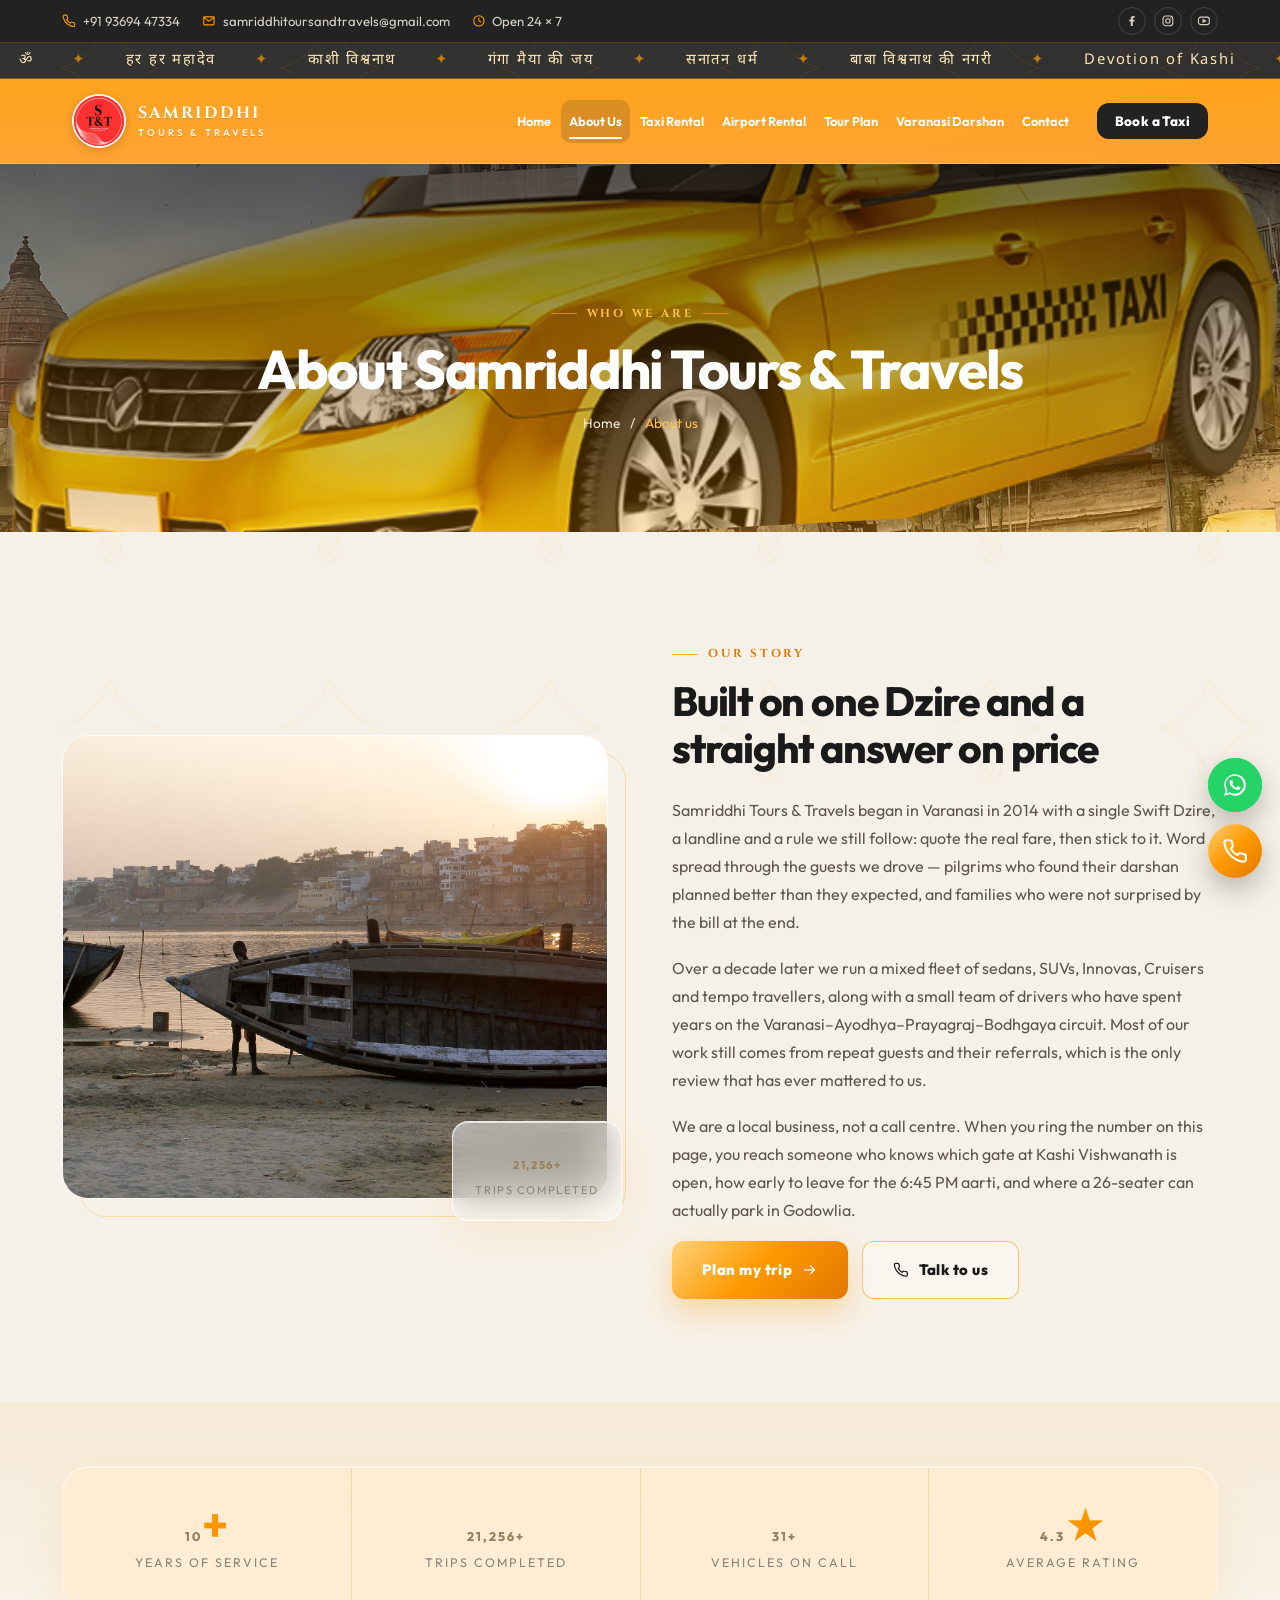
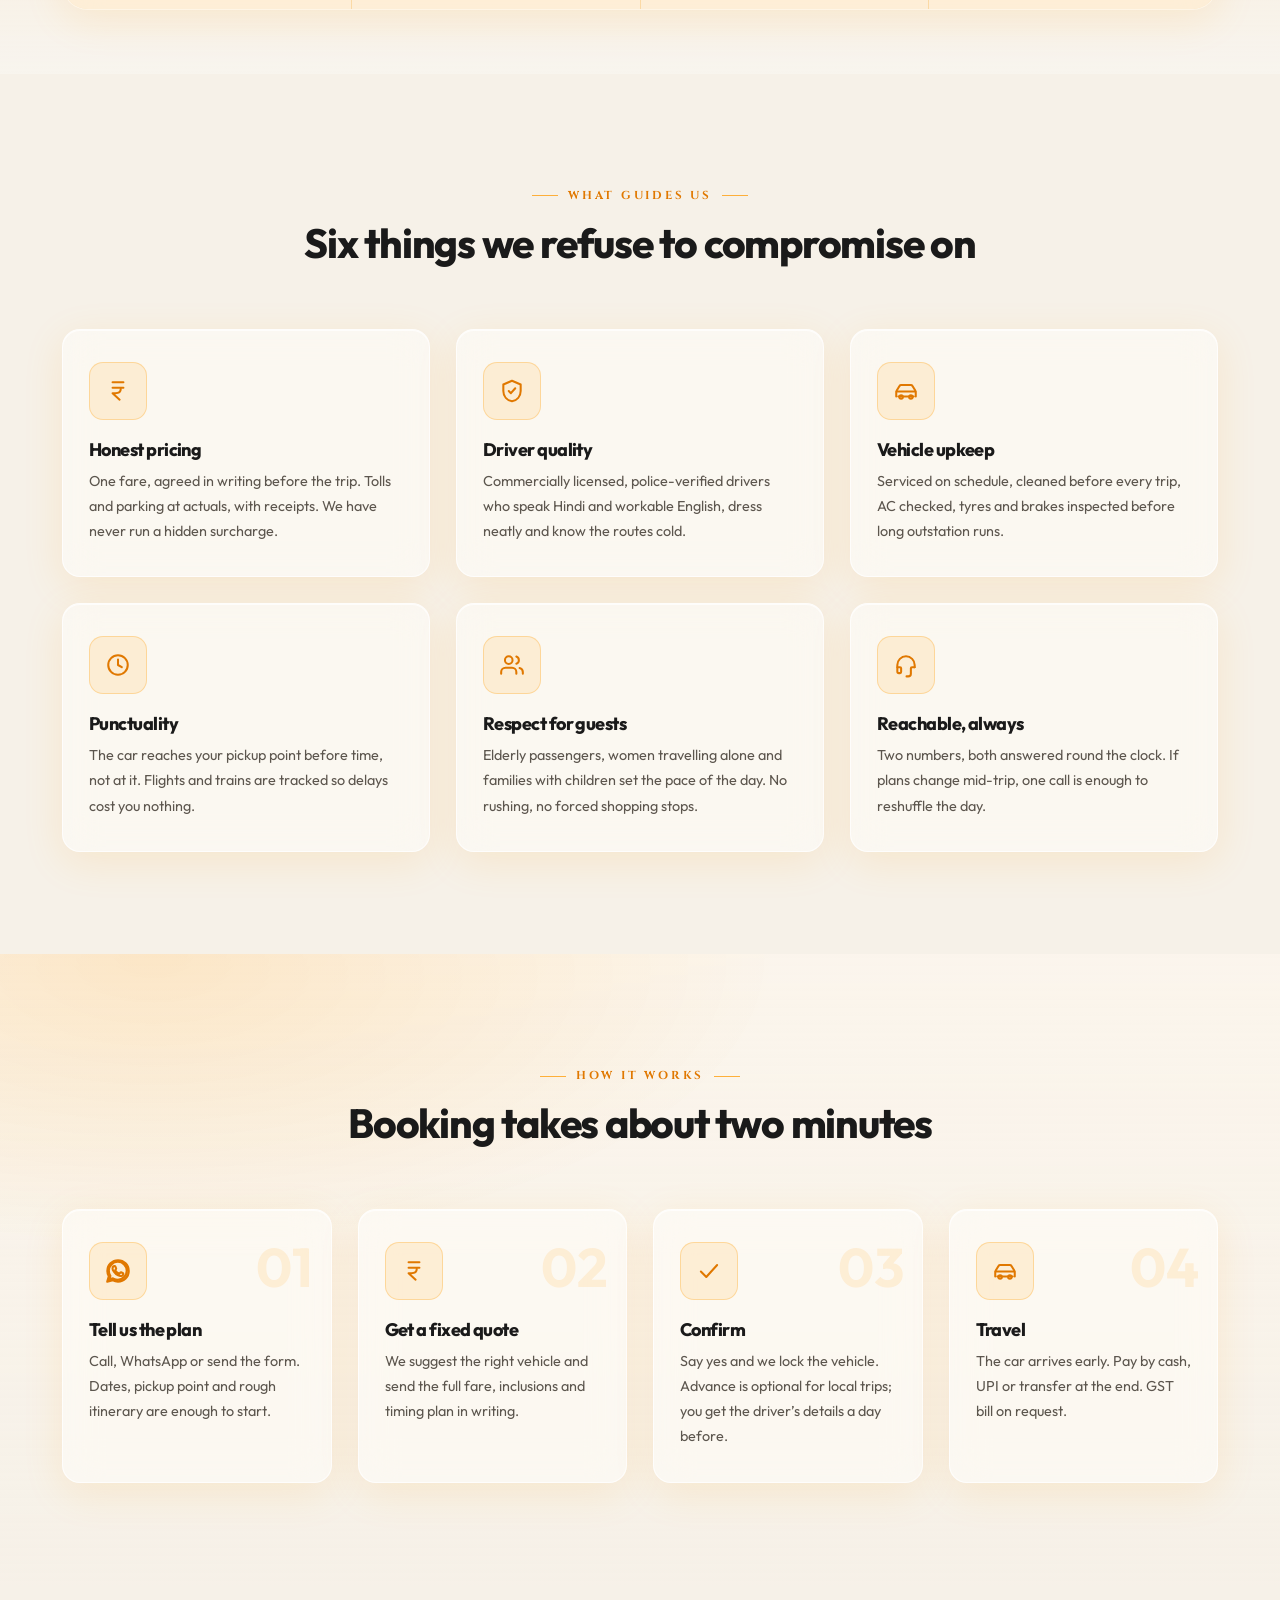
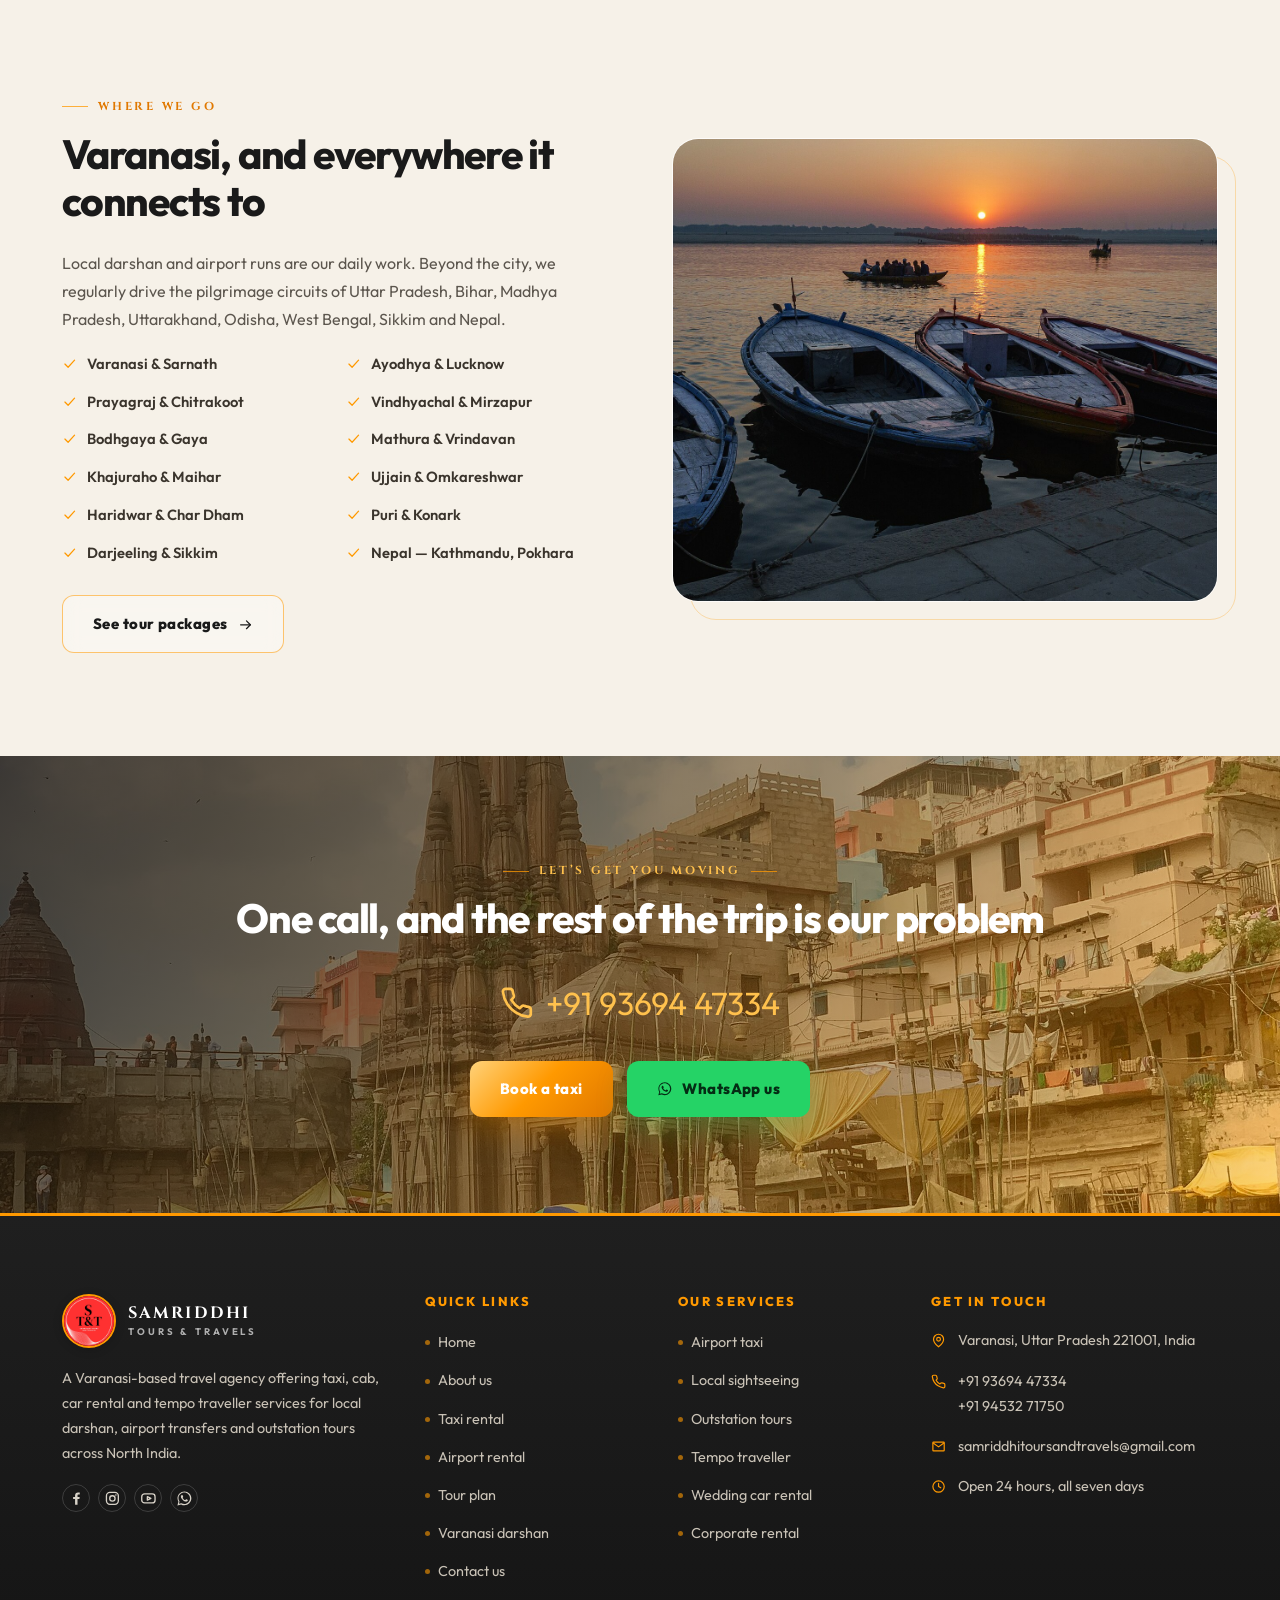
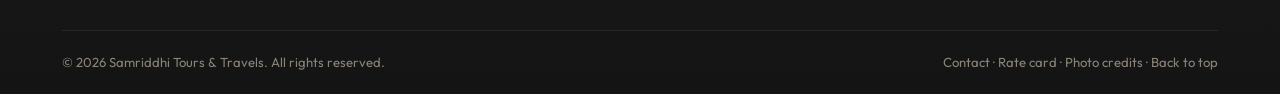
==== commit 4bebdefb: "Update stylesheet version and modify topbar item classes for consistency" ====
--- a/about.html
+++ b/about.html
@@ -14,7 +14,7 @@
 <link rel="preconnect" href="https://fonts.googleapis.com" />
 <link rel="preconnect" href="https://fonts.gstatic.com" crossorigin />
 <link href="https://fonts.googleapis.com/css2?family=Cinzel:wght@500;700&family=Playfair+Display:wght@600;700&family=Manrope:wght@400;500;600;700;800&display=swap" rel="stylesheet" />
-<link rel="stylesheet" href="assets/css/style.css?v=header2" />
+<link rel="stylesheet" href="assets/css/style.css?v=header3" />
 </head>
 <body>
 
@@ -41,7 +41,7 @@
     <ul class="topbar__list">
       <li><svg class="icon"><use href="#i-phone"/></svg> <a href="tel:+919369447334">+91 93694 47334</a></li>
       <li><svg class="icon"><use href="#i-mail"/></svg> <a href="mailto:samriddhitoursandtravels@gmail.com">samriddhitoursandtravels@gmail.com</a></li>
-      <li><svg class="icon"><use href="#i-clock"/></svg> Open 24 &times; 7</li>
+      <li class="topbar__hours"><svg class="icon"><use href="#i-clock"/></svg> Open 24 &times; 7</li>
     </ul>
     <div class="socials">
       <a href="#" aria-label="Facebook"><svg class="icon icon--fill"><use href="#i-fb"/></svg></a>
--- a/assets/css/style.css
+++ b/assets/css/style.css
@@ -2613,9 +2613,22 @@
     display: none;
   }
 
+  .topbar__list .topbar__hours,
+  .topbar .socials {
+    display: none;
+  }
+
   .topbar__in {
     justify-content: center;
     text-align: center;
+    min-height: 38px;
+    flex-wrap: nowrap;
+  }
+
+  .topbar__list {
+    justify-content: center;
+    gap: 10px 16px;
+    width: 100%;
   }
 
   .mobile-bar {
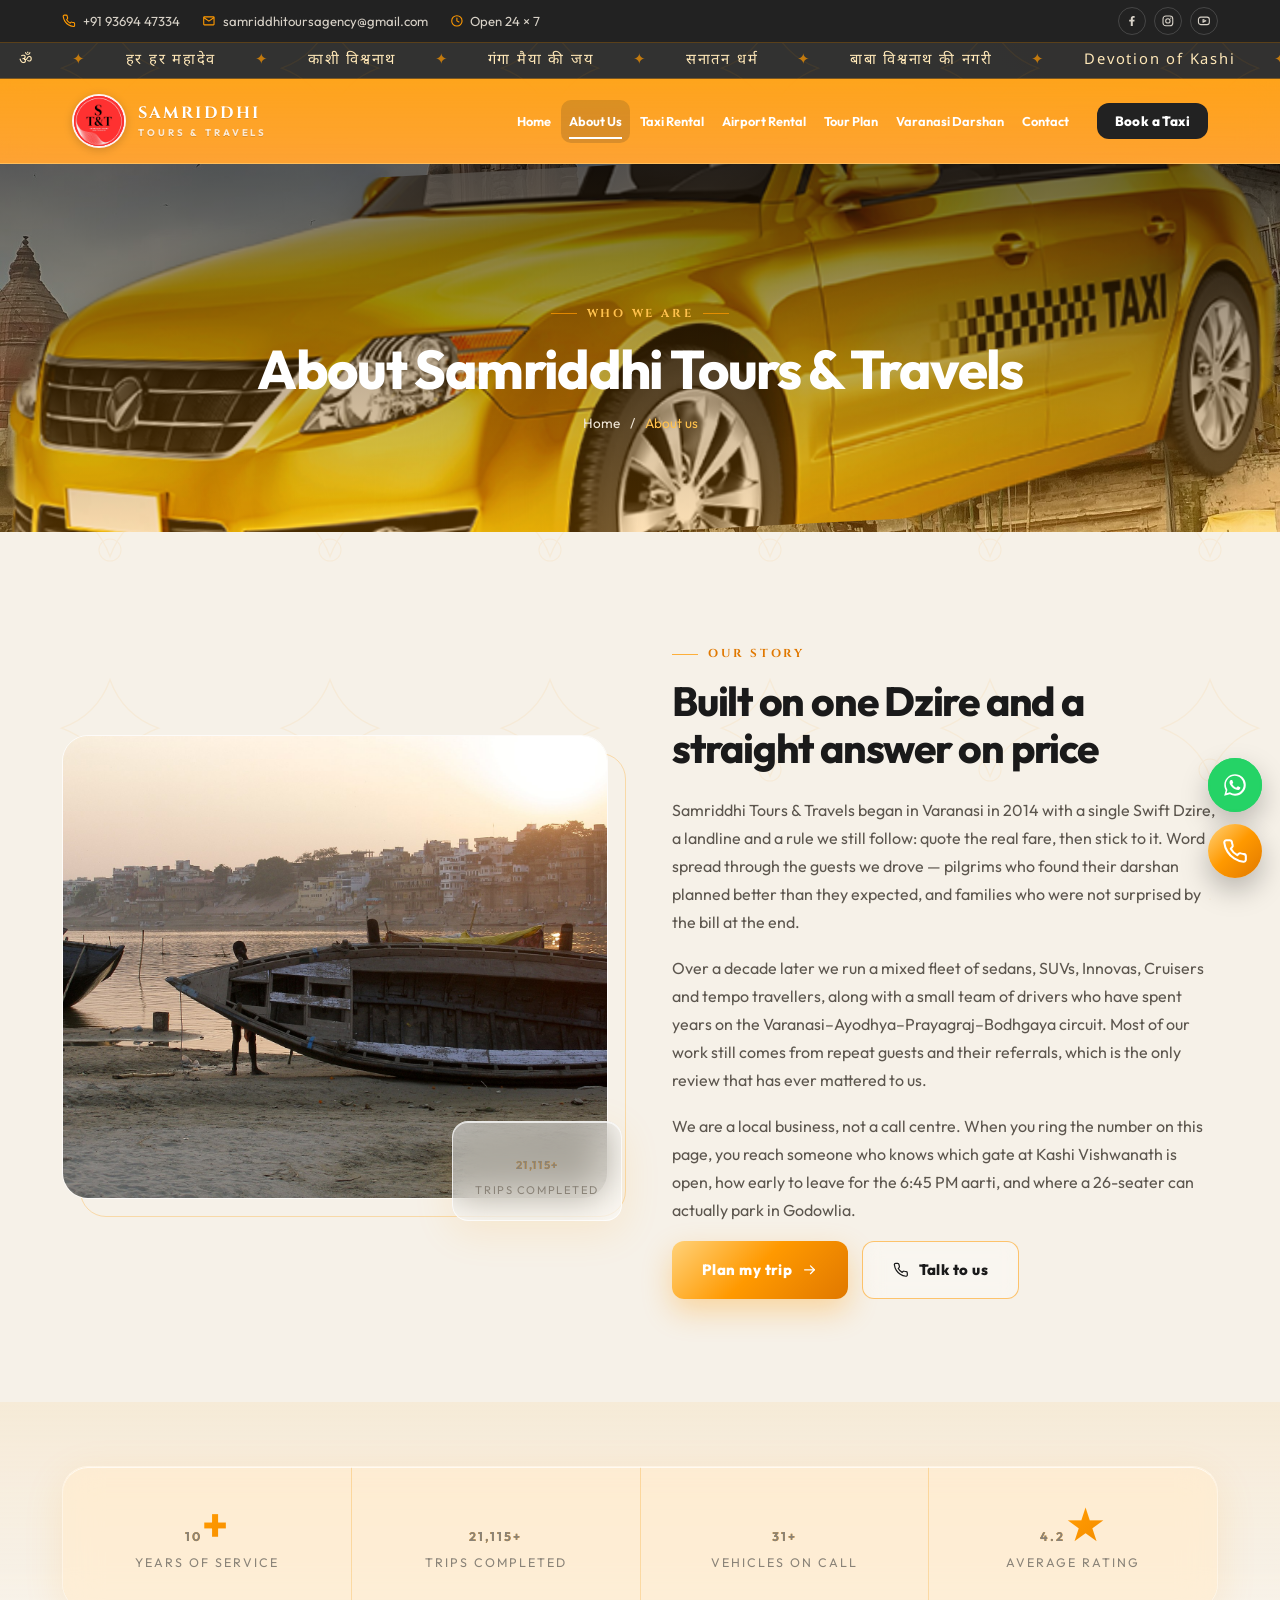
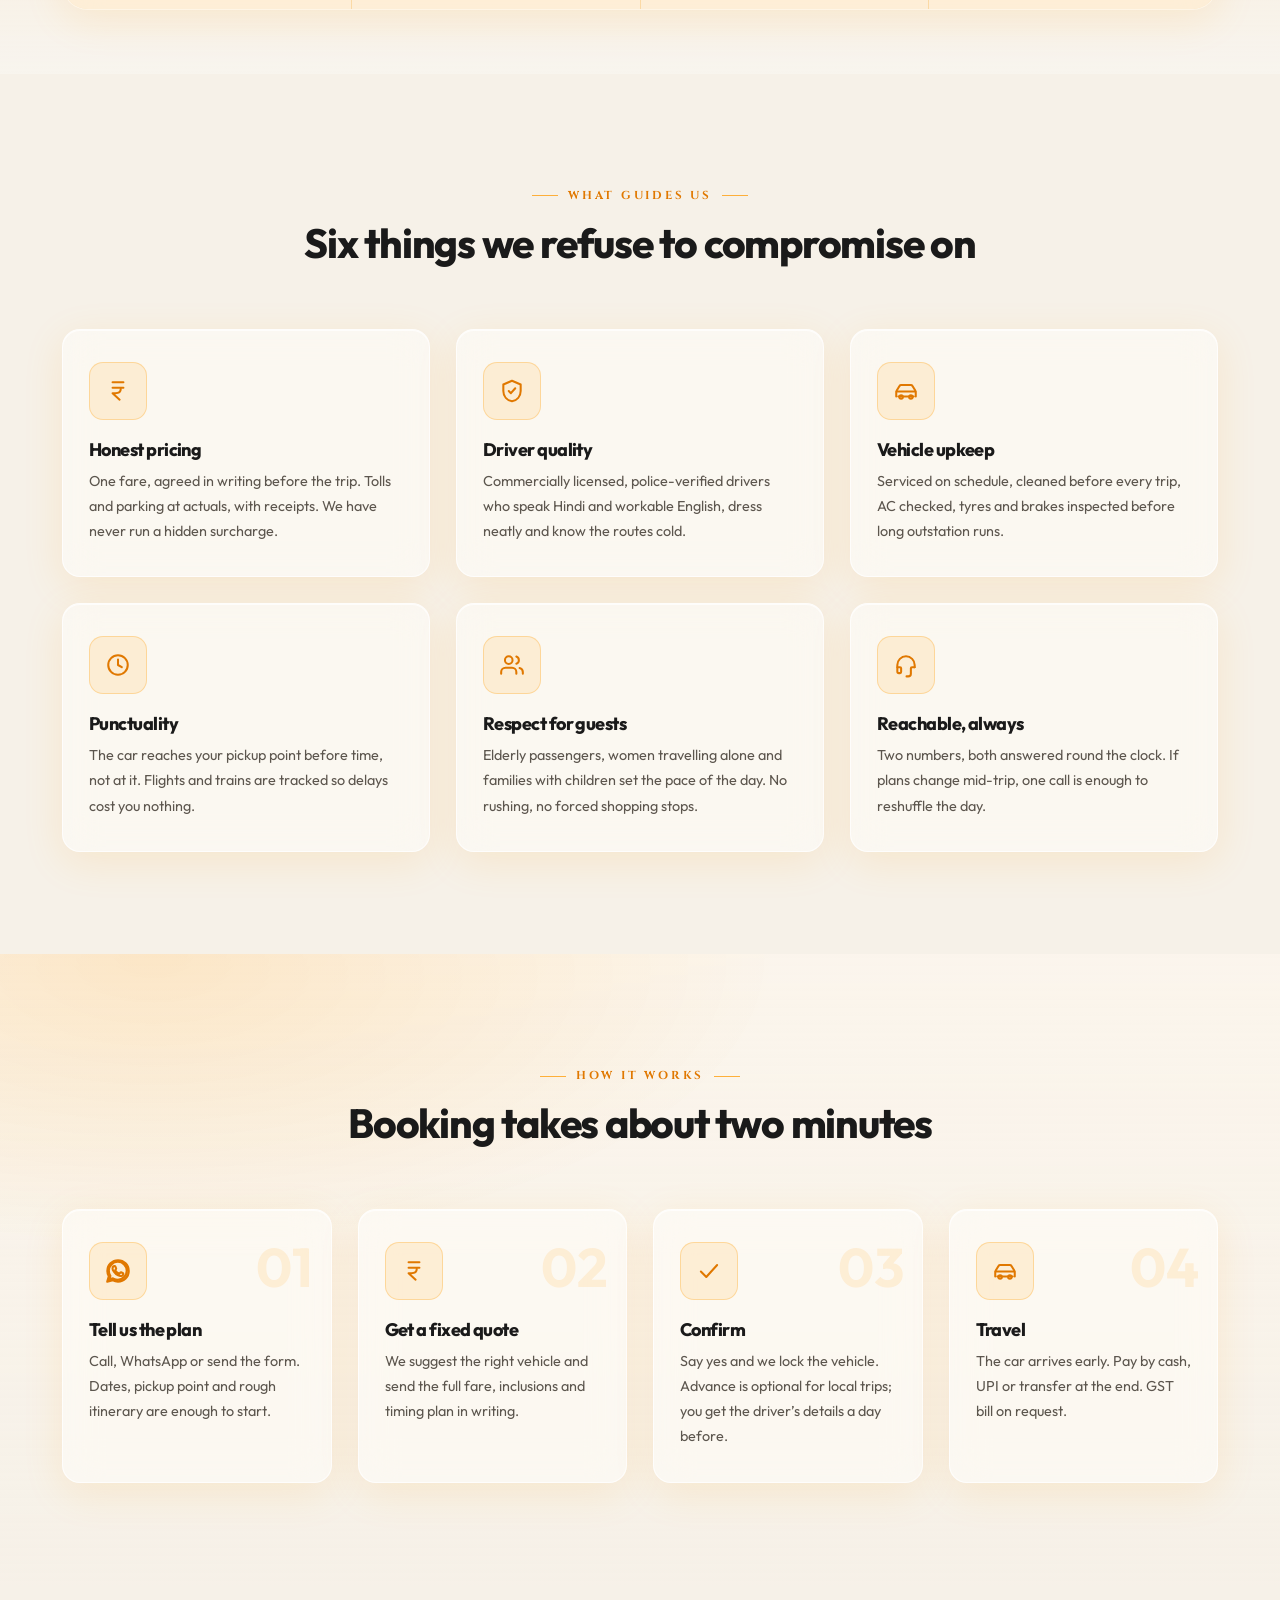
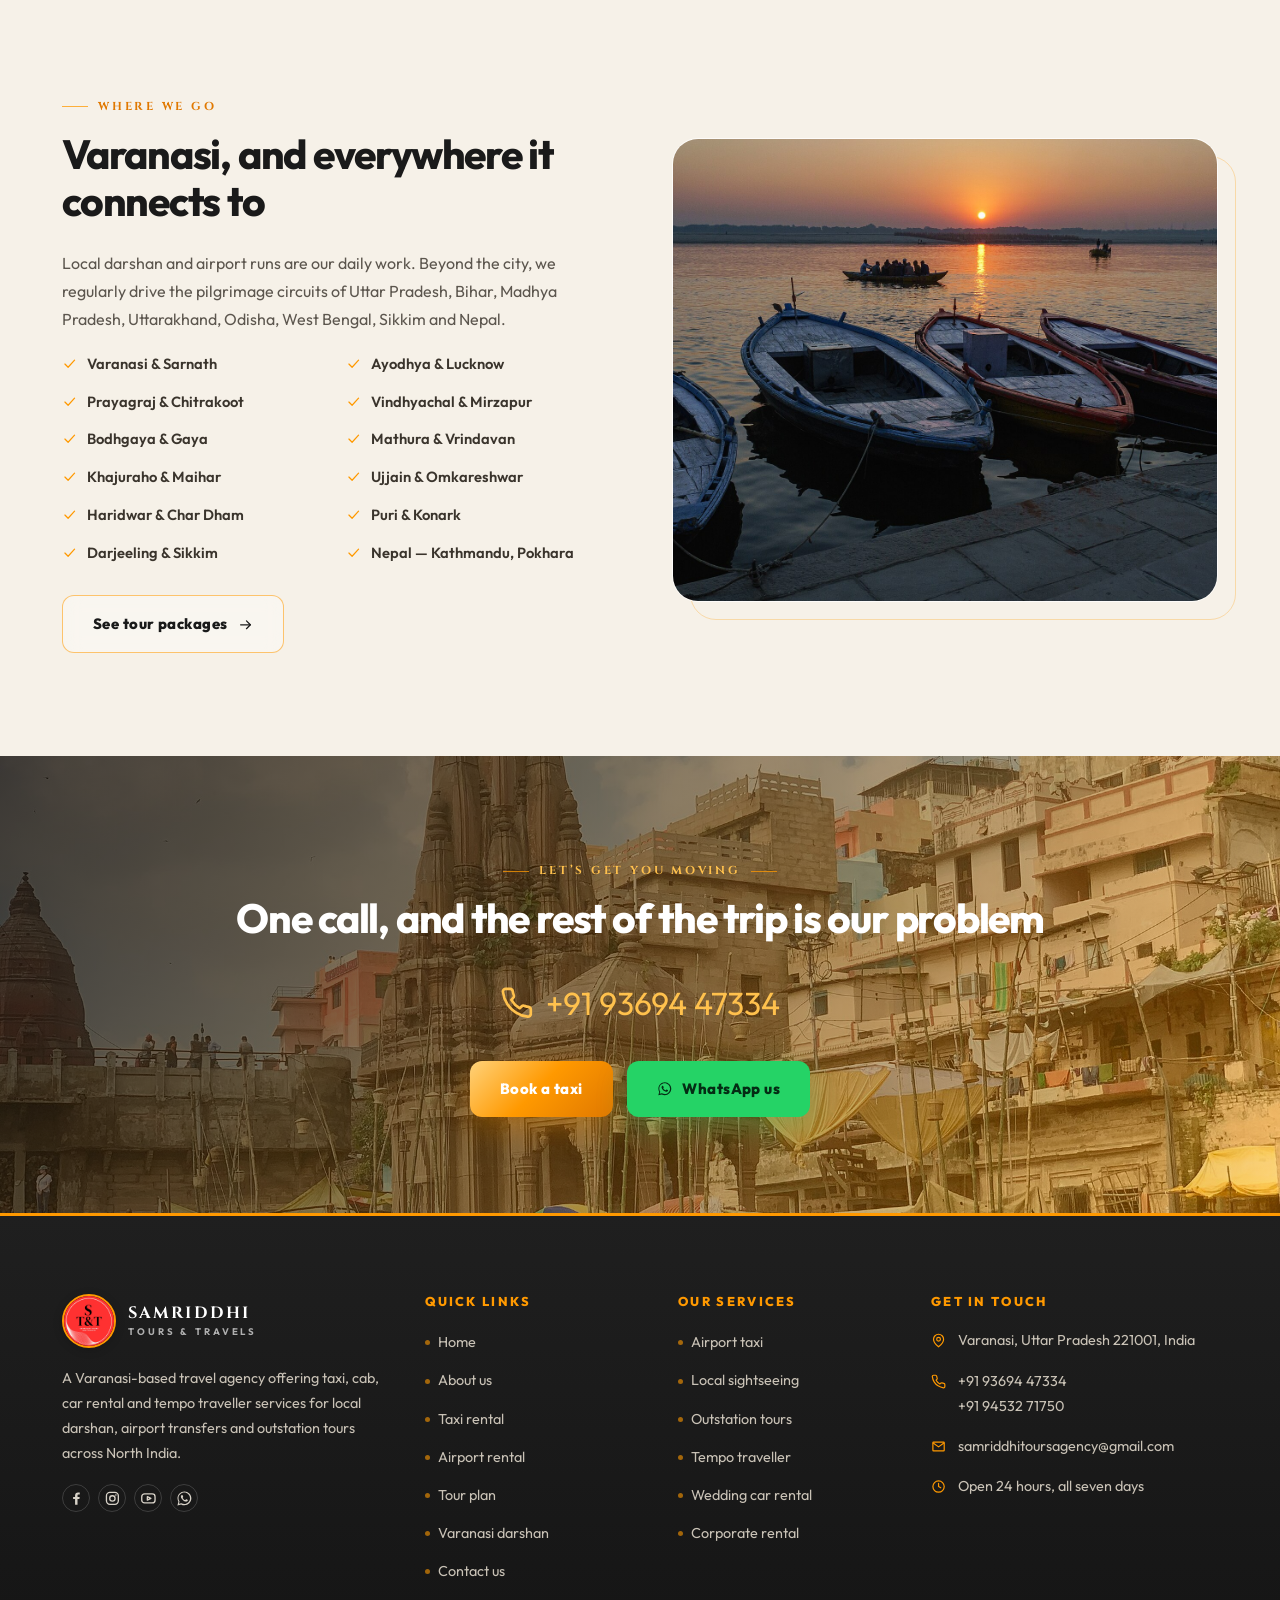
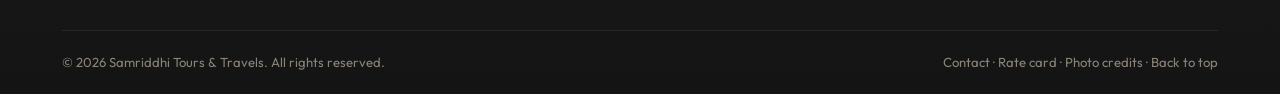
==== commit 6e718c22: "Refactor code structure for improved readability and maintainability" ====
--- a/about.html
+++ b/about.html
@@ -1,345 +1,510 @@
 <!DOCTYPE html>
 <html lang="en">
+
 <head>
-<meta charset="UTF-8" />
-<meta name="viewport" content="width=device-width, initial-scale=1" />
-<title>About Us | Samriddhi Tours &amp; Travels, Varanasi</title>
-<meta name="description" content="Samriddhi Tours &amp; Travels is a family-run Varanasi travel agency offering taxi, cab and tempo traveller services since 2014. Verified drivers, fixed fares, 24×7 support." />
-<meta name="robots" content="index, follow" />
-<link rel="canonical" href="https://samriddhitoursagency.me/about.html" />
-<meta property="og:title" content="About Samriddhi Tours &amp; Travels, Varanasi" />
-<meta property="og:description" content="A family-run Varanasi travel agency with verified drivers, a well-kept fleet and fixed, honest fares." />
-<meta property="og:image" content="assets/img/page-about.jpg" />
-<link rel="icon" href="assets/img/logo.jpg?v=2" />
-<link rel="preconnect" href="https://fonts.googleapis.com" />
-<link rel="preconnect" href="https://fonts.gstatic.com" crossorigin />
-<link href="https://fonts.googleapis.com/css2?family=Cinzel:wght@500;700&family=Playfair+Display:wght@600;700&family=Manrope:wght@400;500;600;700;800&display=swap" rel="stylesheet" />
-<link rel="stylesheet" href="assets/css/style.css?v=header3" />
+  <meta charset="UTF-8" />
+  <meta name="viewport" content="width=device-width, initial-scale=1" />
+  <title>About Us | Samriddhi Tours &amp; Travels, Varanasi</title>
+  <meta name="description"
+    content="Samriddhi Tours &amp; Travels is a family-run Varanasi travel agency offering taxi, cab and tempo traveller services since 2014. Verified drivers, fixed fares, 24×7 support." />
+  <meta name="robots" content="index, follow" />
+  <link rel="canonical" href="https://samriddhitoursagency.me/about.html" />
+  <meta property="og:title" content="About Samriddhi Tours &amp; Travels, Varanasi" />
+  <meta property="og:description"
+    content="A family-run Varanasi travel agency with verified drivers, a well-kept fleet and fixed, honest fares." />
+  <meta property="og:image" content="assets/img/page-about.jpg" />
+  <link rel="icon" href="assets/img/logo.jpg?v=2" />
+  <link rel="preconnect" href="https://fonts.googleapis.com" />
+  <link rel="preconnect" href="https://fonts.gstatic.com" crossorigin />
+  <link
+    href="https://fonts.googleapis.com/css2?family=Cinzel:wght@500;700&family=Playfair+Display:wght@600;700&family=Manrope:wght@400;500;600;700;800&display=swap"
+    rel="stylesheet" />
+  <link rel="stylesheet" href="assets/css/style.css?v=header3" />
 </head>
+
 <body>
 
-<svg width="0" height="0" style="position:absolute" aria-hidden="true" focusable="false">
-  <symbol id="i-phone" viewBox="0 0 24 24"><path d="M22 16.9v3a2 2 0 0 1-2.2 2 19.8 19.8 0 0 1-8.6-3.1 19.5 19.5 0 0 1-6-6A19.8 19.8 0 0 1 2.1 4.2 2 2 0 0 1 4.1 2h3a2 2 0 0 1 2 1.7c.1 1 .4 1.9.7 2.8a2 2 0 0 1-.5 2.1L8.1 9.9a16 16 0 0 0 6 6l1.3-1.3a2 2 0 0 1 2.1-.4c.9.3 1.8.6 2.8.7a2 2 0 0 1 1.7 2Z"/></symbol>
-  <symbol id="i-wa" viewBox="0 0 24 24"><path d="M12.04 2c-5.46 0-9.91 4.45-9.91 9.91 0 1.75.46 3.45 1.32 4.95L2 22l5.25-1.38a9.9 9.9 0 0 0 4.79 1.22c5.46 0 9.91-4.45 9.91-9.91 0-2.65-1.03-5.14-2.9-7.01A9.82 9.82 0 0 0 12.04 2Zm0 18.13c-1.53 0-3.03-.41-4.34-1.19l-.31-.18-3.23.85.86-3.15-.2-.32a8.23 8.23 0 0 1-1.26-4.38c0-4.54 3.7-8.23 8.24-8.23 2.2 0 4.27.86 5.82 2.41a8.18 8.18 0 0 1 2.41 5.83c0 4.54-3.7 8.24-8.19 8.24Zm4.52-6.16c-.25-.12-1.47-.72-1.69-.81-.23-.08-.39-.12-.56.12-.16.25-.64.81-.79.97-.14.17-.29.19-.54.06-.25-.12-1.06-.39-2.02-1.24-.75-.67-1.25-1.49-1.4-1.74-.14-.25-.01-.38.11-.5.11-.11.25-.29.37-.43.12-.15.16-.25.25-.41.08-.17.04-.31-.02-.43-.06-.12-.56-1.34-.76-1.84-.2-.48-.41-.41-.56-.42h-.48c-.16 0-.43.06-.66.31-.22.25-.86.85-.86 2.06s.88 2.39 1 2.56c.12.16 1.72 2.63 4.17 3.69.58.25 1.04.4 1.39.51.59.19 1.12.16 1.54.1.47-.07 1.47-.6 1.68-1.18.21-.58.21-1.08.14-1.18-.06-.11-.22-.17-.47-.29Z"/></symbol>
-  <symbol id="i-mail" viewBox="0 0 24 24"><path d="M4 5h16a1 1 0 0 1 1 1v12a1 1 0 0 1-1 1H4a1 1 0 0 1-1-1V6a1 1 0 0 1 1-1Z"/><path d="m3.5 6.5 8.5 6 8.5-6"/></symbol>
-  <symbol id="i-pin" viewBox="0 0 24 24"><path d="M20 10c0 6-8 12-8 12s-8-6-8-12a8 8 0 0 1 16 0Z"/><circle cx="12" cy="10" r="3"/></symbol>
-  <symbol id="i-clock" viewBox="0 0 24 24"><circle cx="12" cy="12" r="9"/><path d="M12 7v5l3.5 2"/></symbol>
-  <symbol id="i-check" viewBox="0 0 24 24"><path d="m4.5 12.5 5 5 10-11"/></symbol>
-  <symbol id="i-arrow" viewBox="0 0 24 24"><path d="M4 12h15"/><path d="m13 6 6 6-6 6"/></symbol>
-  <symbol id="i-shield" viewBox="0 0 24 24"><path d="M12 2.5 20 6v6c0 5-3.4 8.6-8 9.5-4.6-.9-8-4.5-8-9.5V6Z"/><path d="m9 12 2 2 4-4.5"/></symbol>
-  <symbol id="i-car" viewBox="0 0 24 24"><path d="M5 17h14M3 17v-4.2c0-.4.1-.7.3-1L6 7.3c.3-.5.9-.8 1.5-.8h9c.6 0 1.2.3 1.5.8l2.7 4.5c.2.3.3.6.3 1V17"/><path d="M3.5 12.5h17"/><circle cx="7.5" cy="17.5" r="1.6"/><circle cx="16.5" cy="17.5" r="1.6"/></symbol>
-  <symbol id="i-users" viewBox="0 0 24 24"><path d="M16 20v-1.5a4 4 0 0 0-4-4H6a4 4 0 0 0-4 4V20"/><circle cx="9" cy="7.5" r="3.5"/><path d="M22 20v-1.5a4 4 0 0 0-3-3.8"/><path d="M16 4.2a3.5 3.5 0 0 1 0 6.6"/></symbol>
-  <symbol id="i-rupee" viewBox="0 0 24 24"><path d="M7 4h10M7 9h10M13.5 20 7 14h2.5c3 0 5-1.4 5-3.6"/></symbol>
-  <symbol id="i-headset" viewBox="0 0 24 24"><path d="M4 14v-2a8 8 0 0 1 16 0v2"/><path d="M4 14h2.5a1 1 0 0 1 1 1v3.5a1 1 0 0 1-1 1H5.5A1.5 1.5 0 0 1 4 18ZM20 14h-2.5a1 1 0 0 0-1 1V20a2.5 2.5 0 0 1-2.5 2.5h-1.5"/></symbol>
-  <symbol id="i-fb" viewBox="0 0 24 24"><path d="M13.6 21v-8h2.7l.4-3.1h-3.1V7.9c0-.9.2-1.5 1.5-1.5h1.7V3.6c-.3 0-1.3-.1-2.5-.1-2.5 0-4.2 1.5-4.2 4.3v2.1H7.3V13h2.8v8Z"/></symbol>
-  <symbol id="i-ig" viewBox="0 0 24 24"><rect x="3.5" y="3.5" width="17" height="17" rx="5"/><circle cx="12" cy="12" r="3.8"/><circle cx="17" cy="7" r="1.1" fill="currentColor" stroke="none"/></symbol>
-  <symbol id="i-yt" viewBox="0 0 24 24"><rect x="2.5" y="5.5" width="19" height="13" rx="4"/><path d="m10.5 9.5 5 2.5-5 2.5Z"/></symbol>
-</svg>
-
-<div class="topbar">
-  <div class="container topbar__in">
-    <ul class="topbar__list">
-      <li><svg class="icon"><use href="#i-phone"/></svg> <a href="tel:+919369447334">+91 93694 47334</a></li>
-      <li><svg class="icon"><use href="#i-mail"/></svg> <a href="mailto:samriddhitoursandtravels@gmail.com">samriddhitoursandtravels@gmail.com</a></li>
-      <li class="topbar__hours"><svg class="icon"><use href="#i-clock"/></svg> Open 24 &times; 7</li>
-    </ul>
-    <div class="socials">
-      <a href="#" aria-label="Facebook"><svg class="icon icon--fill"><use href="#i-fb"/></svg></a>
-      <a href="#" aria-label="Instagram"><svg class="icon"><use href="#i-ig"/></svg></a>
-      <a href="#" aria-label="YouTube"><svg class="icon"><use href="#i-yt"/></svg></a>
+  <svg width="0" height="0" style="position:absolute" aria-hidden="true" focusable="false">
+    <symbol id="i-phone" viewBox="0 0 24 24">
+      <path
+        d="M22 16.9v3a2 2 0 0 1-2.2 2 19.8 19.8 0 0 1-8.6-3.1 19.5 19.5 0 0 1-6-6A19.8 19.8 0 0 1 2.1 4.2 2 2 0 0 1 4.1 2h3a2 2 0 0 1 2 1.7c.1 1 .4 1.9.7 2.8a2 2 0 0 1-.5 2.1L8.1 9.9a16 16 0 0 0 6 6l1.3-1.3a2 2 0 0 1 2.1-.4c.9.3 1.8.6 2.8.7a2 2 0 0 1 1.7 2Z" />
+    </symbol>
+    <symbol id="i-wa" viewBox="0 0 24 24">
+      <path
+        d="M12.04 2c-5.46 0-9.91 4.45-9.91 9.91 0 1.75.46 3.45 1.32 4.95L2 22l5.25-1.38a9.9 9.9 0 0 0 4.79 1.22c5.46 0 9.91-4.45 9.91-9.91 0-2.65-1.03-5.14-2.9-7.01A9.82 9.82 0 0 0 12.04 2Zm0 18.13c-1.53 0-3.03-.41-4.34-1.19l-.31-.18-3.23.85.86-3.15-.2-.32a8.23 8.23 0 0 1-1.26-4.38c0-4.54 3.7-8.23 8.24-8.23 2.2 0 4.27.86 5.82 2.41a8.18 8.18 0 0 1 2.41 5.83c0 4.54-3.7 8.24-8.19 8.24Zm4.52-6.16c-.25-.12-1.47-.72-1.69-.81-.23-.08-.39-.12-.56.12-.16.25-.64.81-.79.97-.14.17-.29.19-.54.06-.25-.12-1.06-.39-2.02-1.24-.75-.67-1.25-1.49-1.4-1.74-.14-.25-.01-.38.11-.5.11-.11.25-.29.37-.43.12-.15.16-.25.25-.41.08-.17.04-.31-.02-.43-.06-.12-.56-1.34-.76-1.84-.2-.48-.41-.41-.56-.42h-.48c-.16 0-.43.06-.66.31-.22.25-.86.85-.86 2.06s.88 2.39 1 2.56c.12.16 1.72 2.63 4.17 3.69.58.25 1.04.4 1.39.51.59.19 1.12.16 1.54.1.47-.07 1.47-.6 1.68-1.18.21-.58.21-1.08.14-1.18-.06-.11-.22-.17-.47-.29Z" />
+    </symbol>
+    <symbol id="i-mail" viewBox="0 0 24 24">
+      <path d="M4 5h16a1 1 0 0 1 1 1v12a1 1 0 0 1-1 1H4a1 1 0 0 1-1-1V6a1 1 0 0 1 1-1Z" />
+      <path d="m3.5 6.5 8.5 6 8.5-6" />
+    </symbol>
+    <symbol id="i-pin" viewBox="0 0 24 24">
+      <path d="M20 10c0 6-8 12-8 12s-8-6-8-12a8 8 0 0 1 16 0Z" />
+      <circle cx="12" cy="10" r="3" />
+    </symbol>
+    <symbol id="i-clock" viewBox="0 0 24 24">
+      <circle cx="12" cy="12" r="9" />
+      <path d="M12 7v5l3.5 2" />
+    </symbol>
+    <symbol id="i-check" viewBox="0 0 24 24">
+      <path d="m4.5 12.5 5 5 10-11" />
+    </symbol>
+    <symbol id="i-arrow" viewBox="0 0 24 24">
+      <path d="M4 12h15" />
+      <path d="m13 6 6 6-6 6" />
+    </symbol>
+    <symbol id="i-shield" viewBox="0 0 24 24">
+      <path d="M12 2.5 20 6v6c0 5-3.4 8.6-8 9.5-4.6-.9-8-4.5-8-9.5V6Z" />
+      <path d="m9 12 2 2 4-4.5" />
+    </symbol>
+    <symbol id="i-car" viewBox="0 0 24 24">
+      <path d="M5 17h14M3 17v-4.2c0-.4.1-.7.3-1L6 7.3c.3-.5.9-.8 1.5-.8h9c.6 0 1.2.3 1.5.8l2.7 4.5c.2.3.3.6.3 1V17" />
+      <path d="M3.5 12.5h17" />
+      <circle cx="7.5" cy="17.5" r="1.6" />
+      <circle cx="16.5" cy="17.5" r="1.6" />
+    </symbol>
+    <symbol id="i-users" viewBox="0 0 24 24">
+      <path d="M16 20v-1.5a4 4 0 0 0-4-4H6a4 4 0 0 0-4 4V20" />
+      <circle cx="9" cy="7.5" r="3.5" />
+      <path d="M22 20v-1.5a4 4 0 0 0-3-3.8" />
+      <path d="M16 4.2a3.5 3.5 0 0 1 0 6.6" />
+    </symbol>
+    <symbol id="i-rupee" viewBox="0 0 24 24">
+      <path d="M7 4h10M7 9h10M13.5 20 7 14h2.5c3 0 5-1.4 5-3.6" />
+    </symbol>
+    <symbol id="i-headset" viewBox="0 0 24 24">
+      <path d="M4 14v-2a8 8 0 0 1 16 0v2" />
+      <path
+        d="M4 14h2.5a1 1 0 0 1 1 1v3.5a1 1 0 0 1-1 1H5.5A1.5 1.5 0 0 1 4 18ZM20 14h-2.5a1 1 0 0 0-1 1V20a2.5 2.5 0 0 1-2.5 2.5h-1.5" />
+    </symbol>
+    <symbol id="i-fb" viewBox="0 0 24 24">
+      <path
+        d="M13.6 21v-8h2.7l.4-3.1h-3.1V7.9c0-.9.2-1.5 1.5-1.5h1.7V3.6c-.3 0-1.3-.1-2.5-.1-2.5 0-4.2 1.5-4.2 4.3v2.1H7.3V13h2.8v8Z" />
+    </symbol>
+    <symbol id="i-ig" viewBox="0 0 24 24">
+      <rect x="3.5" y="3.5" width="17" height="17" rx="5" />
+      <circle cx="12" cy="12" r="3.8" />
+      <circle cx="17" cy="7" r="1.1" fill="currentColor" stroke="none" />
+    </symbol>
+    <symbol id="i-yt" viewBox="0 0 24 24">
+      <rect x="2.5" y="5.5" width="19" height="13" rx="4" />
+      <path d="m10.5 9.5 5 2.5-5 2.5Z" />
+    </symbol>
+  </svg>
+
+  <div class="topbar">
+    <div class="container topbar__in">
+      <ul class="topbar__list">
+        <li><svg class="icon">
+            <use href="#i-phone" />
+          </svg> <a href="tel:+919369447334">+91 93694 47334</a></li>
+        <li><svg class="icon">
+            <use href="#i-mail" />
+          </svg> <a href="mailto:samriddhitoursagency@gmail.com">samriddhitoursagency@gmail.com</a></li>
+        <li class="topbar__hours"><svg class="icon">
+            <use href="#i-clock" />
+          </svg> Open 24 &times; 7</li>
+      </ul>
+      <div class="socials">
+        <a href="#" aria-label="Facebook"><svg class="icon icon--fill">
+            <use href="#i-fb" />
+          </svg></a>
+        <a href="#" aria-label="Instagram"><svg class="icon">
+            <use href="#i-ig" />
+          </svg></a>
+        <a href="#" aria-label="YouTube"><svg class="icon">
+            <use href="#i-yt" />
+          </svg></a>
+      </div>
     </div>
   </div>
-</div>
-
-<header class="header">
-  <div class="container header__in">
-    <a class="brand" href="index.html">
-      <img src="assets/img/logo.jpg?v=2" alt="Samriddhi Tours &amp; Travels logo" width="70" height="70" />
-      <span class="brand__name">Samriddhi<span class="brand__sub">Tours &amp; Travels</span></span>
-    </a>
-    <nav class="nav" id="nav" aria-label="Main navigation">
-      <a href="index.html">Home</a>
-      <a href="about.html" aria-current="page">About Us</a>
-      <a href="taxi-rental.html">Taxi Rental</a>
-      <a href="airport-rental.html">Airport Rental</a>
-      <a href="tour-plan.html">Tour Plan</a>
-      <a href="sightseeing.html">Varanasi Darshan</a>
-      <a href="contact.html">Contact</a>
-      <a class="btn btn--sm" href="contact.html#book">Book a Taxi</a>
-    </nav>
-    <div class="header__cta">
-      <a class="header__phone" href="tel:+919369447334">
-        <svg class="icon"><use href="#i-headset"/></svg>
-        <span>Call us now<strong>+91 93694 47334</strong></span>
+
+  <header class="header">
+    <div class="container header__in">
+      <a class="brand" href="index.html">
+        <img src="assets/img/logo.jpg?v=2" alt="Samriddhi Tours &amp; Travels logo" width="70" height="70" />
+        <span class="brand__name">Samriddhi<span class="brand__sub">Tours &amp; Travels</span></span>
       </a>
-      <a class="btn btn--sm" href="contact.html#book">Book a Taxi</a>
-      <button class="burger" type="button" aria-label="Toggle menu" aria-expanded="false" aria-controls="nav"><i></i><i></i><i></i></button>
+      <nav class="nav" id="nav" aria-label="Main navigation">
+        <a href="index.html">Home</a>
+        <a href="about.html" aria-current="page">About Us</a>
+        <a href="taxi-rental.html">Taxi Rental</a>
+        <a href="airport-rental.html">Airport Rental</a>
+        <a href="tour-plan.html">Tour Plan</a>
+        <a href="sightseeing.html">Varanasi Darshan</a>
+        <a href="contact.html">Contact</a>
+        <a class="btn btn--sm" href="contact.html#book">Book a Taxi</a>
+      </nav>
+      <div class="header__cta">
+        <a class="header__phone" href="tel:+919369447334">
+          <svg class="icon">
+            <use href="#i-headset" />
+          </svg>
+          <span>Call us now<strong>+91 93694 47334</strong></span>
+        </a>
+        <a class="btn btn--sm" href="contact.html#book">Book a Taxi</a>
+        <button class="burger" type="button" aria-label="Toggle menu" aria-expanded="false"
+          aria-controls="nav"><i></i><i></i><i></i></button>
+      </div>
     </div>
+  </header>
+
+  <main id="main">
+
+    <section class="pagehead">
+      <img src="assets/img/page-about.jpg" alt="" />
+      <div class="container">
+        <span class="eyebrow">Who we are</span>
+        <h1>About Samriddhi Tours &amp; Travels</h1>
+        <div class="crumbs"><a href="index.html">Home</a> / <span>About us</span></div>
+      </div>
+    </section>
+
+    <!-- ===================================================== story -->
+    <section class="section">
+      <div class="container split">
+        <div class="split__media reveal">
+          <img src="assets/img/about-boat.jpg" alt="Ghats along the Ganges in Varanasi" loading="lazy" />
+          <div class="badge-float">
+            <b><span data-count="24000" data-suffix="+">24,000+</span></b>
+            <span>Trips completed</span>
+          </div>
+        </div>
+
+        <div class="reveal">
+          <span class="eyebrow one-side">Our story</span>
+          <h2>Built on one Dzire and a straight answer on price</h2>
+          <p>
+            Samriddhi Tours &amp; Travels began in Varanasi in 2014 with a single Swift Dzire, a
+            landline and a rule we still follow: quote the real fare, then stick to it. Word spread
+            through the guests we drove — pilgrims who found their darshan planned better than they
+            expected, and families who were not surprised by the bill at the end.
+          </p>
+          <p>
+            Over a decade later we run a mixed fleet of sedans, SUVs, Innovas, Cruisers and tempo
+            travellers, along with a small team of drivers who have spent years on the
+            Varanasi&ndash;Ayodhya&ndash;Prayagraj&ndash;Bodhgaya circuit. Most of our work still comes
+            from repeat guests and their referrals, which is the only review that has ever mattered
+            to us.
+          </p>
+          <p>
+            We are a local business, not a call centre. When you ring the number on this page, you
+            reach someone who knows which gate at Kashi Vishwanath is open, how early to leave for the
+            6:45 PM aarti, and where a 26-seater can actually park in Godowlia.
+          </p>
+
+          <div class="btn-row">
+            <a class="btn" href="contact.html#book">Plan my trip <svg class="icon">
+                <use href="#i-arrow" />
+              </svg></a>
+            <a class="btn btn--ghost" href="tel:+919369447334"><svg class="icon">
+                <use href="#i-phone" />
+              </svg> Talk to us</a>
+          </div>
+        </div>
+      </div>
+    </section>
+
+    <!-- ===================================================== stats -->
+    <section class="section section--alt" style="padding-block:clamp(40px,6vw,64px)">
+      <div class="container">
+        <div class="stats reveal">
+          <div class="stat"><b><span data-count="11">11</span>+</b><span>Years of service</span></div>
+          <div class="stat"><b><span data-count="24000" data-suffix="+">24,000+</span></b><span>Trips completed</span>
+          </div>
+          <div class="stat"><b><span data-count="35" data-suffix="+">35+</span></b><span>Vehicles on call</span></div>
+          <div class="stat"><b><span data-count="4.8">4.8</span>&#9733;</b><span>Average rating</span></div>
+        </div>
+      </div>
+    </section>
+
+    <!-- ===================================================== values -->
+    <section class="section">
+      <div class="container">
+        <div class="sec-head reveal">
+          <span class="eyebrow">What guides us</span>
+          <h2>Six things we refuse to compromise on</h2>
+        </div>
+
+        <div class="grid g-3">
+          <article class="feature reveal">
+            <div class="feature__ico"><svg class="icon">
+                <use href="#i-rupee" />
+              </svg></div>
+            <h3>Honest pricing</h3>
+            <p>One fare, agreed in writing before the trip. Tolls and parking at actuals, with receipts. We have never
+              run a hidden surcharge.</p>
+          </article>
+          <article class="feature reveal">
+            <div class="feature__ico"><svg class="icon">
+                <use href="#i-shield" />
+              </svg></div>
+            <h3>Driver quality</h3>
+            <p>Commercially licensed, police-verified drivers who speak Hindi and workable English, dress neatly and
+              know the routes cold.</p>
+          </article>
+          <article class="feature reveal">
+            <div class="feature__ico"><svg class="icon">
+                <use href="#i-car" />
+              </svg></div>
+            <h3>Vehicle upkeep</h3>
+            <p>Serviced on schedule, cleaned before every trip, AC checked, tyres and brakes inspected before long
+              outstation runs.</p>
+          </article>
+          <article class="feature reveal">
+            <div class="feature__ico"><svg class="icon">
+                <use href="#i-clock" />
+              </svg></div>
+            <h3>Punctuality</h3>
+            <p>The car reaches your pickup point before time, not at it. Flights and trains are tracked so delays cost
+              you nothing.</p>
+          </article>
+          <article class="feature reveal">
+            <div class="feature__ico"><svg class="icon">
+                <use href="#i-users" />
+              </svg></div>
+            <h3>Respect for guests</h3>
+            <p>Elderly passengers, women travelling alone and families with children set the pace of the day. No
+              rushing, no forced shopping stops.</p>
+          </article>
+          <article class="feature reveal">
+            <div class="feature__ico"><svg class="icon">
+                <use href="#i-headset" />
+              </svg></div>
+            <h3>Reachable, always</h3>
+            <p>Two numbers, both answered round the clock. If plans change mid-trip, one call is enough to reshuffle the
+              day.</p>
+          </article>
+        </div>
+      </div>
+    </section>
+
+    <!-- ===================================================== how it works -->
+    <section class="section section--tint">
+      <div class="container">
+        <div class="sec-head reveal">
+          <span class="eyebrow">How it works</span>
+          <h2>Booking takes about two minutes</h2>
+        </div>
+
+        <div class="grid g-4">
+          <article class="feature reveal">
+            <span class="feature__num">01</span>
+            <div class="feature__ico"><svg class="icon">
+                <use href="#i-wa" />
+              </svg></div>
+            <h3>Tell us the plan</h3>
+            <p>Call, WhatsApp or send the form. Dates, pickup point and rough itinerary are enough to start.</p>
+          </article>
+          <article class="feature reveal">
+            <span class="feature__num">02</span>
+            <div class="feature__ico"><svg class="icon">
+                <use href="#i-rupee" />
+              </svg></div>
+            <h3>Get a fixed quote</h3>
+            <p>We suggest the right vehicle and send the full fare, inclusions and timing plan in writing.</p>
+          </article>
+          <article class="feature reveal">
+            <span class="feature__num">03</span>
+            <div class="feature__ico"><svg class="icon">
+                <use href="#i-check" />
+              </svg></div>
+            <h3>Confirm</h3>
+            <p>Say yes and we lock the vehicle. Advance is optional for local trips; you get the driver&rsquo;s details
+              a day before.</p>
+          </article>
+          <article class="feature reveal">
+            <span class="feature__num">04</span>
+            <div class="feature__ico"><svg class="icon">
+                <use href="#i-car" />
+              </svg></div>
+            <h3>Travel</h3>
+            <p>The car arrives early. Pay by cash, UPI or transfer at the end. GST bill on request.</p>
+          </article>
+        </div>
+      </div>
+    </section>
+
+    <!-- ===================================================== areas served -->
+    <section class="section">
+      <div class="container split">
+        <div class="reveal">
+          <span class="eyebrow one-side">Where we go</span>
+          <h2>Varanasi, and everywhere it connects to</h2>
+          <p>
+            Local darshan and airport runs are our daily work. Beyond the city, we regularly drive the
+            pilgrimage circuits of Uttar Pradesh, Bihar, Madhya Pradesh, Uttarakhand, Odisha, West
+            Bengal, Sikkim and Nepal.
+          </p>
+          <ul class="ticks">
+            <li><svg class="icon">
+                <use href="#i-check" />
+              </svg> Varanasi &amp; Sarnath</li>
+            <li><svg class="icon">
+                <use href="#i-check" />
+              </svg> Ayodhya &amp; Lucknow</li>
+            <li><svg class="icon">
+                <use href="#i-check" />
+              </svg> Prayagraj &amp; Chitrakoot</li>
+            <li><svg class="icon">
+                <use href="#i-check" />
+              </svg> Vindhyachal &amp; Mirzapur</li>
+            <li><svg class="icon">
+                <use href="#i-check" />
+              </svg> Bodhgaya &amp; Gaya</li>
+            <li><svg class="icon">
+                <use href="#i-check" />
+              </svg> Mathura &amp; Vrindavan</li>
+            <li><svg class="icon">
+                <use href="#i-check" />
+              </svg> Khajuraho &amp; Maihar</li>
+            <li><svg class="icon">
+                <use href="#i-check" />
+              </svg> Ujjain &amp; Omkareshwar</li>
+            <li><svg class="icon">
+                <use href="#i-check" />
+              </svg> Haridwar &amp; Char Dham</li>
+            <li><svg class="icon">
+                <use href="#i-check" />
+              </svg> Puri &amp; Konark</li>
+            <li><svg class="icon">
+                <use href="#i-check" />
+              </svg> Darjeeling &amp; Sikkim</li>
+            <li><svg class="icon">
+                <use href="#i-check" />
+              </svg> Nepal &mdash; Kathmandu, Pokhara</li>
+          </ul>
+          <div class="btn-row">
+            <a class="btn btn--ghost" href="tour-plan.html">See tour packages <svg class="icon">
+                <use href="#i-arrow" />
+              </svg></a>
+          </div>
+        </div>
+
+        <div class="split__media reveal">
+          <img src="assets/img/page-packages.jpg" alt="Boats on the Ganges at sunrise in Varanasi" loading="lazy" />
+        </div>
+      </div>
+    </section>
+
+    <!-- ===================================================== cta -->
+    <section class="cta-band">
+      <img class="cta-bg" src="assets/img/cta-road.jpg" alt="" loading="lazy" />
+      <div class="container">
+        <span class="eyebrow">Let&rsquo;s get you moving</span>
+        <h2>One call, and the rest of the trip is our problem</h2>
+        <a class="cta-phone" href="tel:+919369447334"><svg class="icon">
+            <use href="#i-phone" />
+          </svg> +91 93694 47334</a>
+        <div class="btn-row">
+          <a class="btn" href="contact.html#book">Book a taxi</a>
+          <a class="btn btn--wa" href="https://wa.me/919369447334?text=Hi%2C%20I%20would%20like%20a%20fare%20quote."
+            target="_blank" rel="noopener"><svg class="icon icon--fill">
+              <use href="#i-wa" />
+            </svg> WhatsApp us</a>
+        </div>
+      </div>
+    </section>
+
+  </main>
+
+  <footer class="footer">
+    <div class="container">
+      <div class="footer__grid">
+        <div>
+          <a class="brand" href="index.html">
+            <img src="assets/img/logo.jpg?v=2" alt="Samriddhi Tours &amp; Travels" width="70" height="70"
+              loading="lazy" />
+            <span class="brand__name">Samriddhi<span class="brand__sub">Tours &amp; Travels</span></span>
+          </a>
+          <p>A Varanasi-based travel agency offering taxi, cab, car rental and tempo traveller services for local
+            darshan, airport transfers and outstation tours across North India.</p>
+          <div class="socials" style="margin-top:6px">
+            <a href="#" aria-label="Facebook"><svg class="icon icon--fill">
+                <use href="#i-fb" />
+              </svg></a>
+            <a href="#" aria-label="Instagram"><svg class="icon">
+                <use href="#i-ig" />
+              </svg></a>
+            <a href="#" aria-label="YouTube"><svg class="icon">
+                <use href="#i-yt" />
+              </svg></a>
+            <a href="https://wa.me/919369447334" aria-label="WhatsApp" target="_blank" rel="noopener"><svg
+                class="icon icon--fill">
+                <use href="#i-wa" />
+              </svg></a>
+          </div>
+        </div>
+        <div>
+          <h4>Quick links</h4>
+          <ul class="footer__links">
+            <li><a href="index.html">Home</a></li>
+            <li><a href="about.html">About us</a></li>
+            <li><a href="taxi-rental.html">Taxi rental</a></li>
+            <li><a href="airport-rental.html">Airport rental</a></li>
+            <li><a href="tour-plan.html">Tour plan</a></li>
+            <li><a href="sightseeing.html">Varanasi darshan</a></li>
+            <li><a href="contact.html">Contact us</a></li>
+          </ul>
+        </div>
+        <div>
+          <h4>Our services</h4>
+          <ul class="footer__links">
+            <li><a href="airport-rental.html">Airport taxi</a></li>
+            <li><a href="sightseeing.html">Local sightseeing</a></li>
+            <li><a href="tour-plan.html">Outstation tours</a></li>
+            <li><a href="taxi-rental.html">Tempo traveller</a></li>
+            <li><a href="taxi-rental.html">Wedding car rental</a></li>
+            <li><a href="contact.html">Corporate rental</a></li>
+          </ul>
+        </div>
+        <div>
+          <h4>Get in touch</h4>
+          <ul class="footer__contact">
+            <li><svg class="icon">
+                <use href="#i-pin" />
+              </svg><span>Varanasi, Uttar Pradesh 221001, India</span></li>
+            <li><svg class="icon">
+                <use href="#i-phone" />
+              </svg><span><a href="tel:+919369447334">+91 93694 47334</a><br /><a href="tel:+919453271750">+91 94532
+                  71750</a></span></li>
+            <li><svg class="icon">
+                <use href="#i-mail" />
+              </svg><a href="mailto:samriddhitoursagency@gmail.com">samriddhitoursagency@gmail.com</a></li>
+            <li><svg class="icon">
+                <use href="#i-clock" />
+              </svg><span>Open 24 hours, all seven days</span></li>
+          </ul>
+        </div>
+      </div>
+      <div class="footer__bar">
+        <span>&copy; <span data-year>2026</span> Samriddhi Tours &amp; Travels. All rights reserved.</span>
+        <span><a href="contact.html">Contact</a> &middot; <a href="taxi-rental.html">Rate card</a> &middot; <a
+            href="credits.html">Photo credits</a> &middot; <a href="#main">Back to top</a></span>
+      </div>
+    </div>
+  </footer>
+
+  <div class="fab">
+    <a class="fab__wa" href="https://wa.me/919369447334?text=Hi%2C%20I%20would%20like%20to%20book%20a%20taxi."
+      target="_blank" rel="noopener" aria-label="Chat on WhatsApp"><svg class="icon icon--fill">
+        <use href="#i-wa" />
+      </svg></a>
+    <a class="fab__call" href="tel:+919369447334" aria-label="Call us"><svg class="icon">
+        <use href="#i-phone" />
+      </svg></a>
   </div>
-</header>
-
-<main id="main">
-
-  <section class="pagehead">
-    <img src="assets/img/page-about.jpg" alt="" />
-    <div class="container">
-      <span class="eyebrow">Who we are</span>
-      <h1>About Samriddhi Tours &amp; Travels</h1>
-      <div class="crumbs"><a href="index.html">Home</a> / <span>About us</span></div>
-    </div>
-  </section>
-
-  <!-- ===================================================== story -->
-  <section class="section">
-    <div class="container split">
-      <div class="split__media reveal">
-        <img src="assets/img/about-boat.jpg" alt="Ghats along the Ganges in Varanasi" loading="lazy" />
-        <div class="badge-float">
-          <b><span data-count="24000" data-suffix="+">24,000+</span></b>
-          <span>Trips completed</span>
-        </div>
-      </div>
-
-      <div class="reveal">
-        <span class="eyebrow one-side">Our story</span>
-        <h2>Built on one Dzire and a straight answer on price</h2>
-        <p>
-          Samriddhi Tours &amp; Travels began in Varanasi in 2014 with a single Swift Dzire, a
-          landline and a rule we still follow: quote the real fare, then stick to it. Word spread
-          through the guests we drove — pilgrims who found their darshan planned better than they
-          expected, and families who were not surprised by the bill at the end.
-        </p>
-        <p>
-          Over a decade later we run a mixed fleet of sedans, SUVs, Innovas, Cruisers and tempo
-          travellers, along with a small team of drivers who have spent years on the
-          Varanasi&ndash;Ayodhya&ndash;Prayagraj&ndash;Bodhgaya circuit. Most of our work still comes
-          from repeat guests and their referrals, which is the only review that has ever mattered
-          to us.
-        </p>
-        <p>
-          We are a local business, not a call centre. When you ring the number on this page, you
-          reach someone who knows which gate at Kashi Vishwanath is open, how early to leave for the
-          6:45 PM aarti, and where a 26-seater can actually park in Godowlia.
-        </p>
-
-        <div class="btn-row">
-          <a class="btn" href="contact.html#book">Plan my trip <svg class="icon"><use href="#i-arrow"/></svg></a>
-          <a class="btn btn--ghost" href="tel:+919369447334"><svg class="icon"><use href="#i-phone"/></svg> Talk to us</a>
-        </div>
-      </div>
-    </div>
-  </section>
-
-  <!-- ===================================================== stats -->
-  <section class="section section--alt" style="padding-block:clamp(40px,6vw,64px)">
-    <div class="container">
-      <div class="stats reveal">
-        <div class="stat"><b><span data-count="11">11</span>+</b><span>Years of service</span></div>
-        <div class="stat"><b><span data-count="24000" data-suffix="+">24,000+</span></b><span>Trips completed</span></div>
-        <div class="stat"><b><span data-count="35" data-suffix="+">35+</span></b><span>Vehicles on call</span></div>
-        <div class="stat"><b><span data-count="4.8">4.8</span>&#9733;</b><span>Average rating</span></div>
-      </div>
-    </div>
-  </section>
-
-  <!-- ===================================================== values -->
-  <section class="section">
-    <div class="container">
-      <div class="sec-head reveal">
-        <span class="eyebrow">What guides us</span>
-        <h2>Six things we refuse to compromise on</h2>
-      </div>
-
-      <div class="grid g-3">
-        <article class="feature reveal">
-          <div class="feature__ico"><svg class="icon"><use href="#i-rupee"/></svg></div>
-          <h3>Honest pricing</h3>
-          <p>One fare, agreed in writing before the trip. Tolls and parking at actuals, with receipts. We have never run a hidden surcharge.</p>
-        </article>
-        <article class="feature reveal">
-          <div class="feature__ico"><svg class="icon"><use href="#i-shield"/></svg></div>
-          <h3>Driver quality</h3>
-          <p>Commercially licensed, police-verified drivers who speak Hindi and workable English, dress neatly and know the routes cold.</p>
-        </article>
-        <article class="feature reveal">
-          <div class="feature__ico"><svg class="icon"><use href="#i-car"/></svg></div>
-          <h3>Vehicle upkeep</h3>
-          <p>Serviced on schedule, cleaned before every trip, AC checked, tyres and brakes inspected before long outstation runs.</p>
-        </article>
-        <article class="feature reveal">
-          <div class="feature__ico"><svg class="icon"><use href="#i-clock"/></svg></div>
-          <h3>Punctuality</h3>
-          <p>The car reaches your pickup point before time, not at it. Flights and trains are tracked so delays cost you nothing.</p>
-        </article>
-        <article class="feature reveal">
-          <div class="feature__ico"><svg class="icon"><use href="#i-users"/></svg></div>
-          <h3>Respect for guests</h3>
-          <p>Elderly passengers, women travelling alone and families with children set the pace of the day. No rushing, no forced shopping stops.</p>
-        </article>
-        <article class="feature reveal">
-          <div class="feature__ico"><svg class="icon"><use href="#i-headset"/></svg></div>
-          <h3>Reachable, always</h3>
-          <p>Two numbers, both answered round the clock. If plans change mid-trip, one call is enough to reshuffle the day.</p>
-        </article>
-      </div>
-    </div>
-  </section>
-
-  <!-- ===================================================== how it works -->
-  <section class="section section--tint">
-    <div class="container">
-      <div class="sec-head reveal">
-        <span class="eyebrow">How it works</span>
-        <h2>Booking takes about two minutes</h2>
-      </div>
-
-      <div class="grid g-4">
-        <article class="feature reveal">
-          <span class="feature__num">01</span>
-          <div class="feature__ico"><svg class="icon"><use href="#i-wa"/></svg></div>
-          <h3>Tell us the plan</h3>
-          <p>Call, WhatsApp or send the form. Dates, pickup point and rough itinerary are enough to start.</p>
-        </article>
-        <article class="feature reveal">
-          <span class="feature__num">02</span>
-          <div class="feature__ico"><svg class="icon"><use href="#i-rupee"/></svg></div>
-          <h3>Get a fixed quote</h3>
-          <p>We suggest the right vehicle and send the full fare, inclusions and timing plan in writing.</p>
-        </article>
-        <article class="feature reveal">
-          <span class="feature__num">03</span>
-          <div class="feature__ico"><svg class="icon"><use href="#i-check"/></svg></div>
-          <h3>Confirm</h3>
-          <p>Say yes and we lock the vehicle. Advance is optional for local trips; you get the driver&rsquo;s details a day before.</p>
-        </article>
-        <article class="feature reveal">
-          <span class="feature__num">04</span>
-          <div class="feature__ico"><svg class="icon"><use href="#i-car"/></svg></div>
-          <h3>Travel</h3>
-          <p>The car arrives early. Pay by cash, UPI or transfer at the end. GST bill on request.</p>
-        </article>
-      </div>
-    </div>
-  </section>
-
-  <!-- ===================================================== areas served -->
-  <section class="section">
-    <div class="container split">
-      <div class="reveal">
-        <span class="eyebrow one-side">Where we go</span>
-        <h2>Varanasi, and everywhere it connects to</h2>
-        <p>
-          Local darshan and airport runs are our daily work. Beyond the city, we regularly drive the
-          pilgrimage circuits of Uttar Pradesh, Bihar, Madhya Pradesh, Uttarakhand, Odisha, West
-          Bengal, Sikkim and Nepal.
-        </p>
-        <ul class="ticks">
-          <li><svg class="icon"><use href="#i-check"/></svg> Varanasi &amp; Sarnath</li>
-          <li><svg class="icon"><use href="#i-check"/></svg> Ayodhya &amp; Lucknow</li>
-          <li><svg class="icon"><use href="#i-check"/></svg> Prayagraj &amp; Chitrakoot</li>
-          <li><svg class="icon"><use href="#i-check"/></svg> Vindhyachal &amp; Mirzapur</li>
-          <li><svg class="icon"><use href="#i-check"/></svg> Bodhgaya &amp; Gaya</li>
-          <li><svg class="icon"><use href="#i-check"/></svg> Mathura &amp; Vrindavan</li>
-          <li><svg class="icon"><use href="#i-check"/></svg> Khajuraho &amp; Maihar</li>
-          <li><svg class="icon"><use href="#i-check"/></svg> Ujjain &amp; Omkareshwar</li>
-          <li><svg class="icon"><use href="#i-check"/></svg> Haridwar &amp; Char Dham</li>
-          <li><svg class="icon"><use href="#i-check"/></svg> Puri &amp; Konark</li>
-          <li><svg class="icon"><use href="#i-check"/></svg> Darjeeling &amp; Sikkim</li>
-          <li><svg class="icon"><use href="#i-check"/></svg> Nepal &mdash; Kathmandu, Pokhara</li>
-        </ul>
-        <div class="btn-row">
-          <a class="btn btn--ghost" href="tour-plan.html">See tour packages <svg class="icon"><use href="#i-arrow"/></svg></a>
-        </div>
-      </div>
-
-      <div class="split__media reveal">
-        <img src="assets/img/page-packages.jpg" alt="Boats on the Ganges at sunrise in Varanasi" loading="lazy" />
-      </div>
-    </div>
-  </section>
-
-  <!-- ===================================================== cta -->
-  <section class="cta-band">
-    <img class="cta-bg" src="assets/img/cta-road.jpg" alt="" loading="lazy" />
-    <div class="container">
-      <span class="eyebrow">Let&rsquo;s get you moving</span>
-      <h2>One call, and the rest of the trip is our problem</h2>
-      <a class="cta-phone" href="tel:+919369447334"><svg class="icon"><use href="#i-phone"/></svg> +91 93694 47334</a>
-      <div class="btn-row">
-        <a class="btn" href="contact.html#book">Book a taxi</a>
-        <a class="btn btn--wa" href="https://wa.me/919369447334?text=Hi%2C%20I%20would%20like%20a%20fare%20quote." target="_blank" rel="noopener"><svg class="icon icon--fill"><use href="#i-wa"/></svg> WhatsApp us</a>
-      </div>
-    </div>
-  </section>
-
-</main>
-
-<footer class="footer">
-  <div class="container">
-    <div class="footer__grid">
-      <div>
-        <a class="brand" href="index.html">
-          <img src="assets/img/logo.jpg?v=2" alt="Samriddhi Tours &amp; Travels" width="70" height="70" loading="lazy" />
-          <span class="brand__name">Samriddhi<span class="brand__sub">Tours &amp; Travels</span></span>
-        </a>
-        <p>A Varanasi-based travel agency offering taxi, cab, car rental and tempo traveller services for local darshan, airport transfers and outstation tours across North India.</p>
-        <div class="socials" style="margin-top:6px">
-          <a href="#" aria-label="Facebook"><svg class="icon icon--fill"><use href="#i-fb"/></svg></a>
-          <a href="#" aria-label="Instagram"><svg class="icon"><use href="#i-ig"/></svg></a>
-          <a href="#" aria-label="YouTube"><svg class="icon"><use href="#i-yt"/></svg></a>
-          <a href="https://wa.me/919369447334" aria-label="WhatsApp" target="_blank" rel="noopener"><svg class="icon icon--fill"><use href="#i-wa"/></svg></a>
-        </div>
-      </div>
-      <div>
-        <h4>Quick links</h4>
-        <ul class="footer__links">
-          <li><a href="index.html">Home</a></li>
-          <li><a href="about.html">About us</a></li>
-          <li><a href="taxi-rental.html">Taxi rental</a></li>
-          <li><a href="airport-rental.html">Airport rental</a></li>
-          <li><a href="tour-plan.html">Tour plan</a></li>
-          <li><a href="sightseeing.html">Varanasi darshan</a></li>
-          <li><a href="contact.html">Contact us</a></li>
-        </ul>
-      </div>
-      <div>
-        <h4>Our services</h4>
-        <ul class="footer__links">
-          <li><a href="airport-rental.html">Airport taxi</a></li>
-          <li><a href="sightseeing.html">Local sightseeing</a></li>
-          <li><a href="tour-plan.html">Outstation tours</a></li>
-          <li><a href="taxi-rental.html">Tempo traveller</a></li>
-          <li><a href="taxi-rental.html">Wedding car rental</a></li>
-          <li><a href="contact.html">Corporate rental</a></li>
-        </ul>
-      </div>
-      <div>
-        <h4>Get in touch</h4>
-        <ul class="footer__contact">
-          <li><svg class="icon"><use href="#i-pin"/></svg><span>Varanasi, Uttar Pradesh 221001, India</span></li>
-          <li><svg class="icon"><use href="#i-phone"/></svg><span><a href="tel:+919369447334">+91 93694 47334</a><br /><a href="tel:+919453271750">+91 94532 71750</a></span></li>
-          <li><svg class="icon"><use href="#i-mail"/></svg><a href="mailto:samriddhitoursandtravels@gmail.com">samriddhitoursandtravels@gmail.com</a></li>
-          <li><svg class="icon"><use href="#i-clock"/></svg><span>Open 24 hours, all seven days</span></li>
-        </ul>
-      </div>
-    </div>
-    <div class="footer__bar">
-      <span>&copy; <span data-year>2026</span> Samriddhi Tours &amp; Travels. All rights reserved.</span>
-      <span><a href="contact.html">Contact</a> &middot; <a href="taxi-rental.html">Rate card</a> &middot; <a href="credits.html">Photo credits</a> &middot; <a href="#main">Back to top</a></span>
-    </div>
+
+  <div class="mobile-bar">
+    <a class="m-call" href="tel:+919369447334"><svg class="icon">
+        <use href="#i-phone" />
+      </svg> Call Now</a>
+    <a class="m-wa" href="https://wa.me/919369447334?text=Hi%2C%20I%20would%20like%20to%20book%20a%20taxi."
+      target="_blank" rel="noopener"><svg class="icon icon--fill">
+        <use href="#i-wa" />
+      </svg> WhatsApp</a>
   </div>
-</footer>
-
-<div class="fab">
-  <a class="fab__wa" href="https://wa.me/919369447334?text=Hi%2C%20I%20would%20like%20to%20book%20a%20taxi." target="_blank" rel="noopener" aria-label="Chat on WhatsApp"><svg class="icon icon--fill"><use href="#i-wa"/></svg></a>
-  <a class="fab__call" href="tel:+919369447334" aria-label="Call us"><svg class="icon"><use href="#i-phone"/></svg></a>
-</div>
-
-<div class="mobile-bar">
-  <a class="m-call" href="tel:+919369447334"><svg class="icon"><use href="#i-phone"/></svg> Call Now</a>
-  <a class="m-wa" href="https://wa.me/919369447334?text=Hi%2C%20I%20would%20like%20to%20book%20a%20taxi." target="_blank" rel="noopener"><svg class="icon icon--fill"><use href="#i-wa"/></svg> WhatsApp</a>
-</div>
-
-<script src="assets/js/main.js" defer></script>
+
+  <script src="assets/js/main.js" defer></script>
 </body>
-</html>
+
+</html>
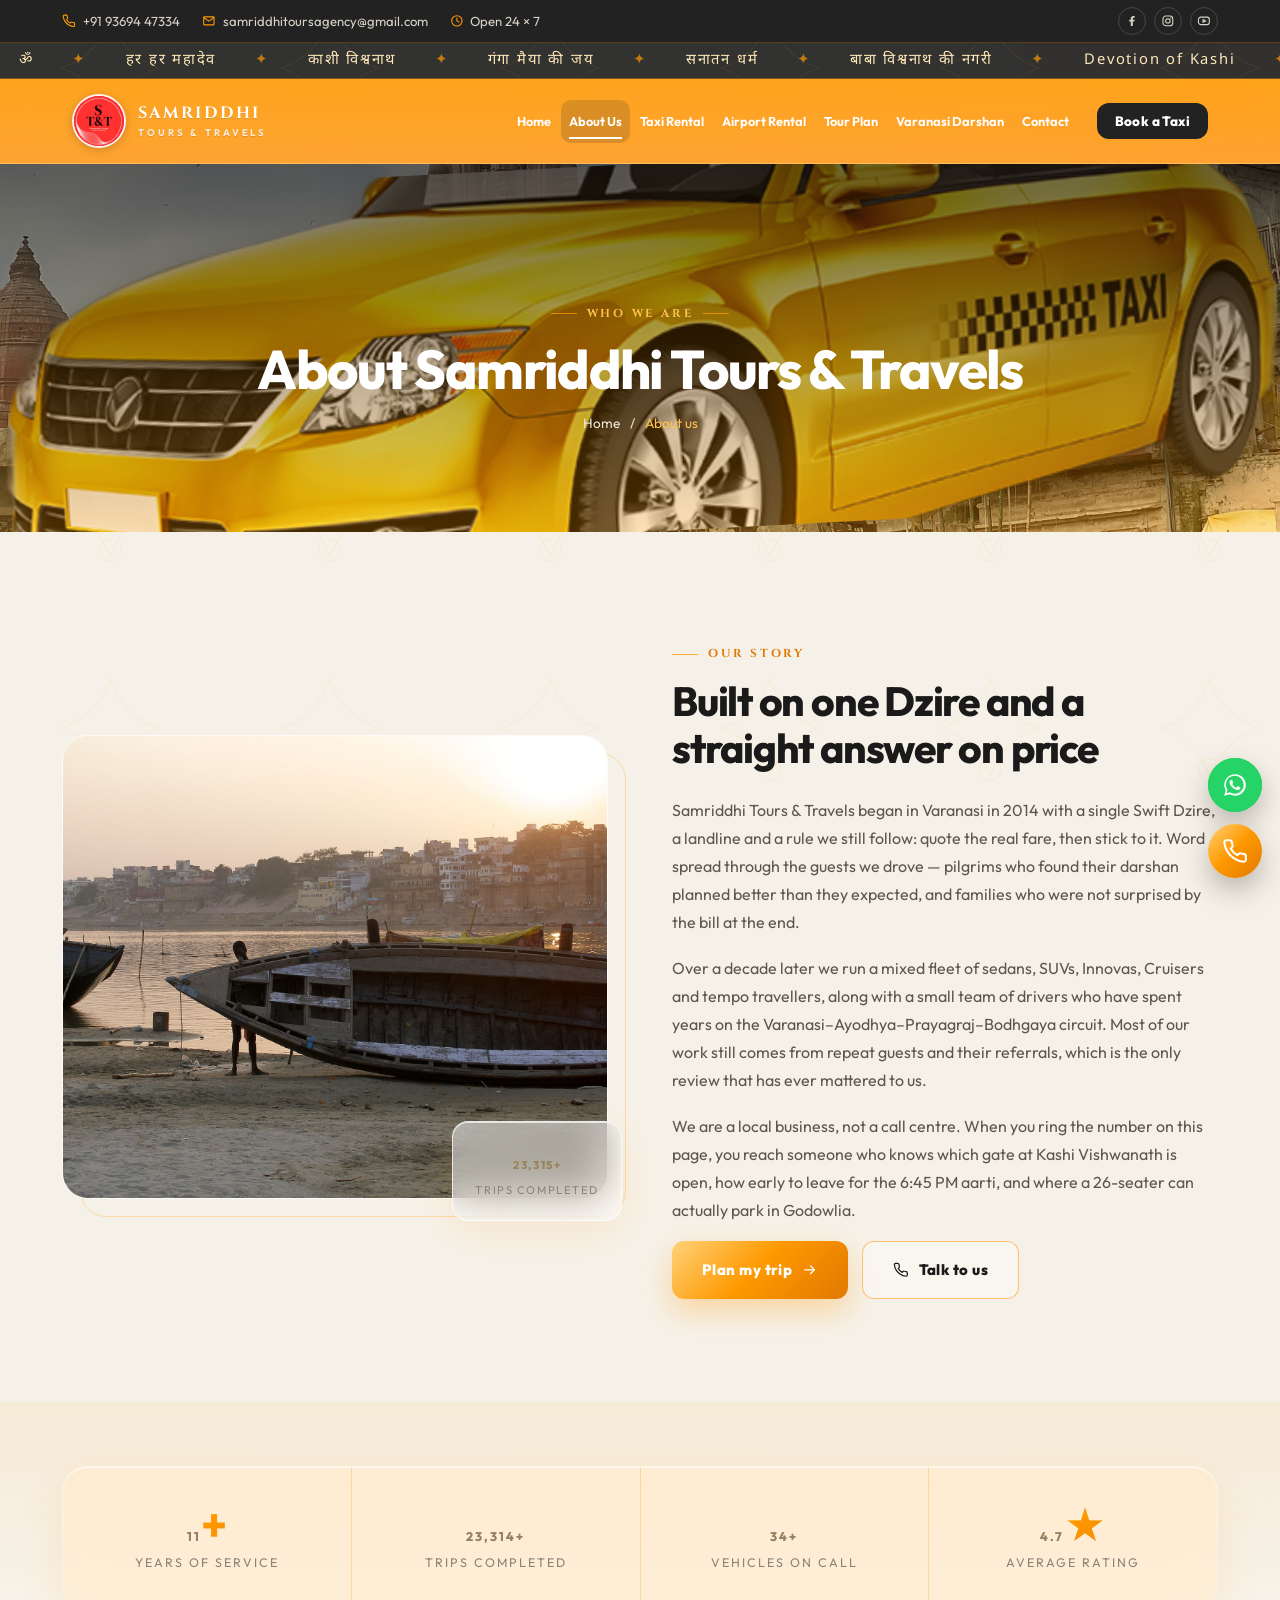
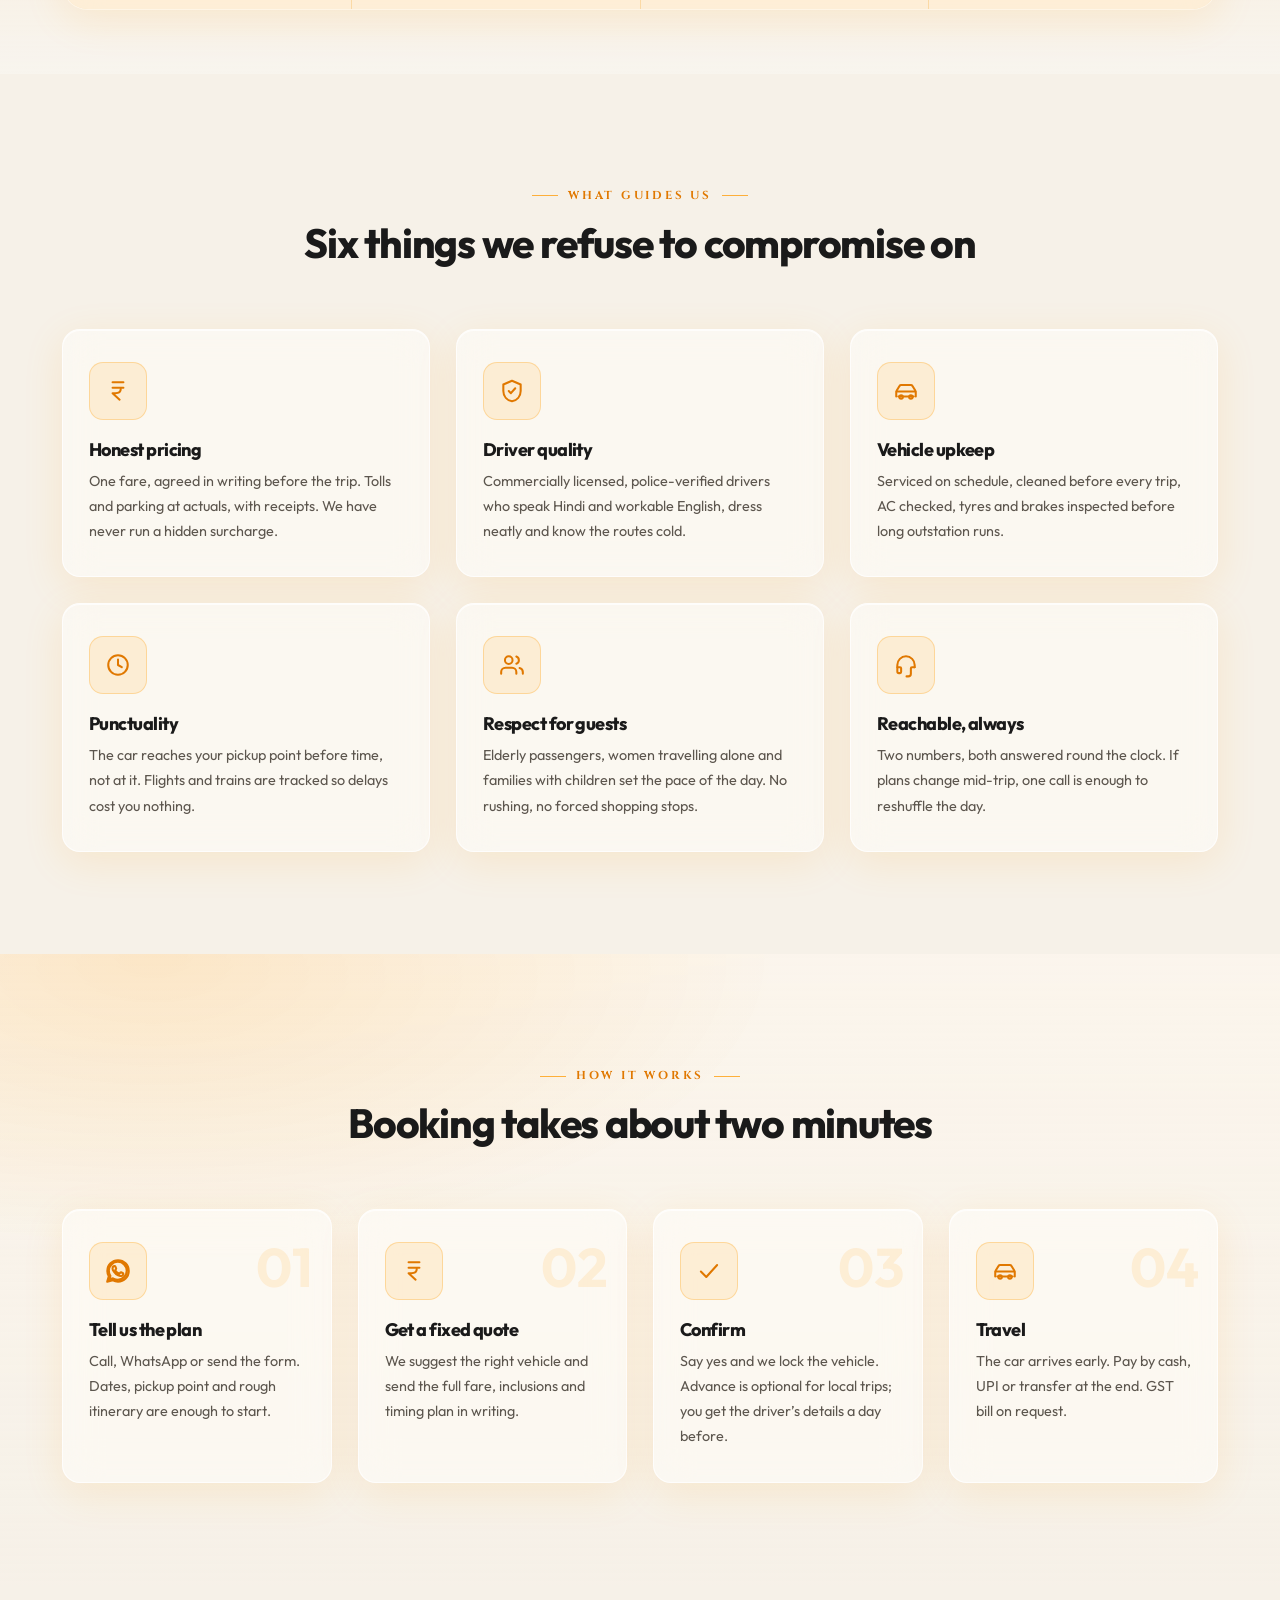
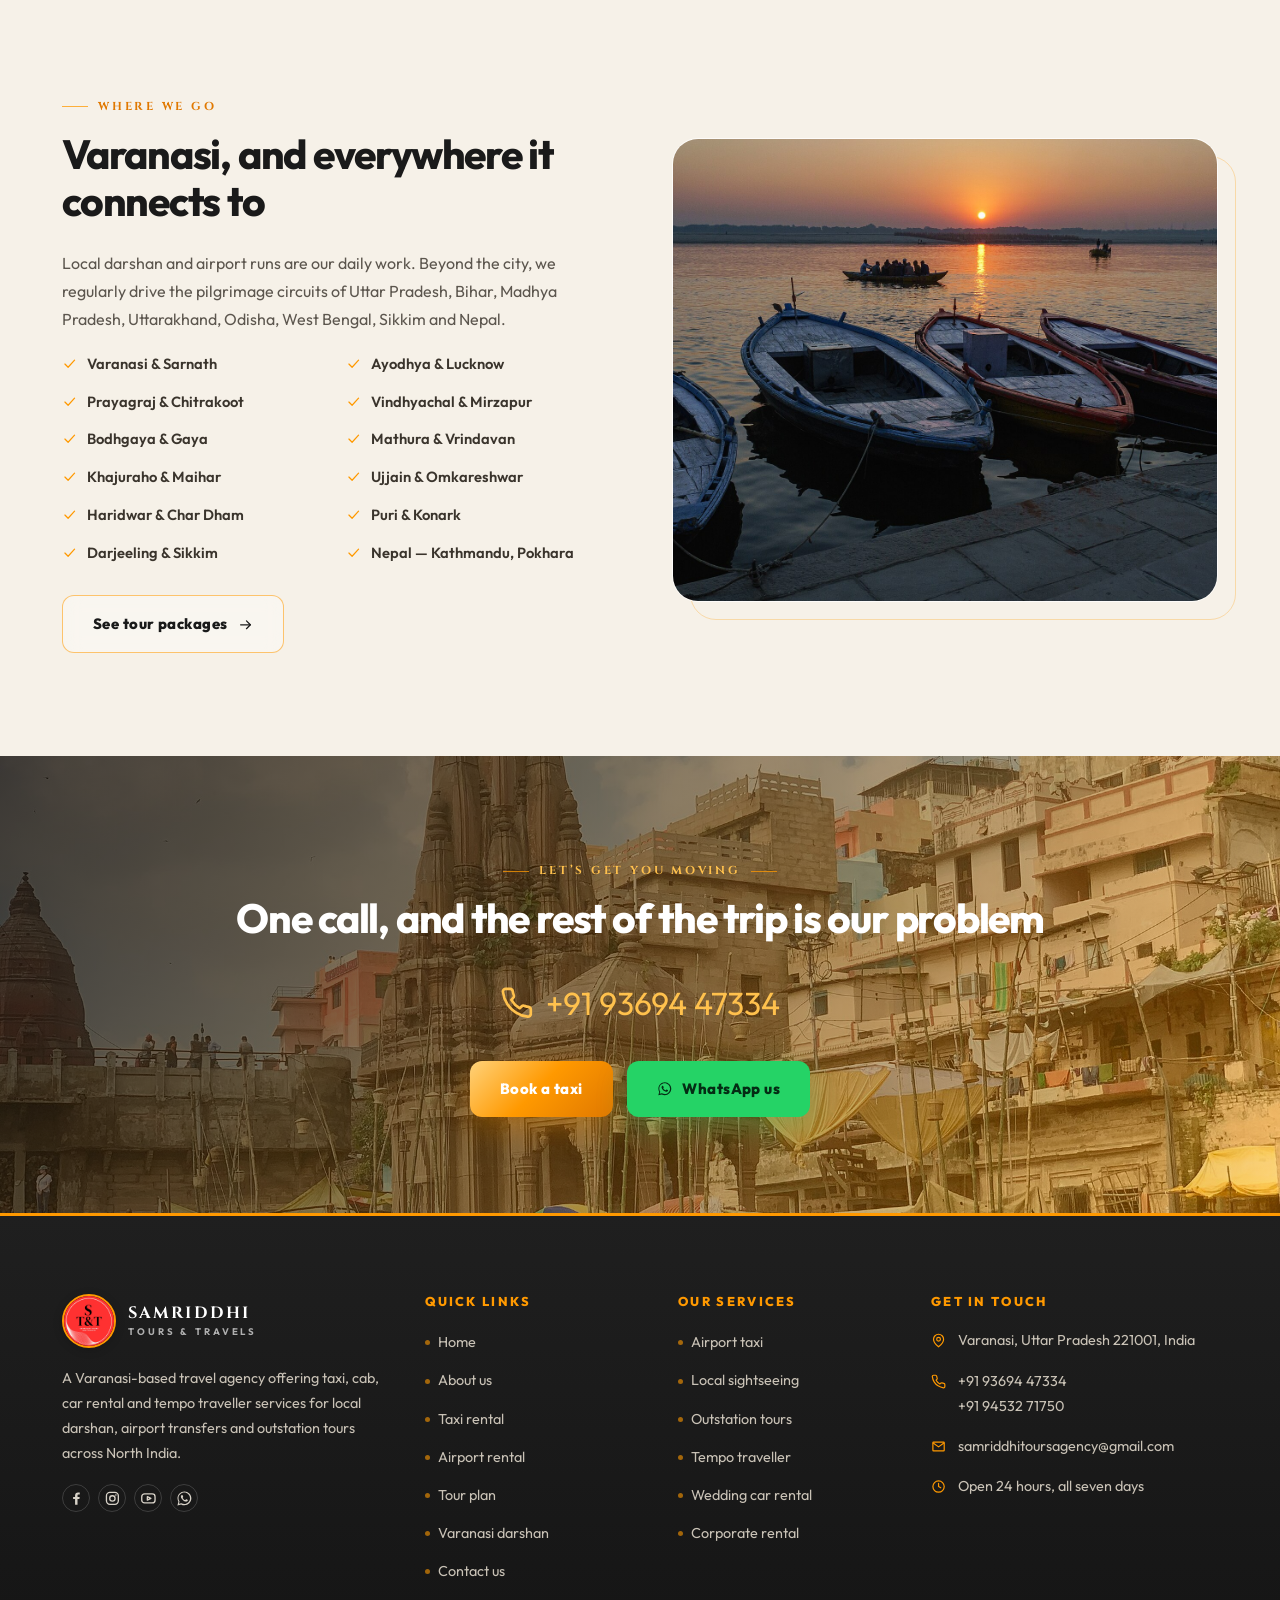
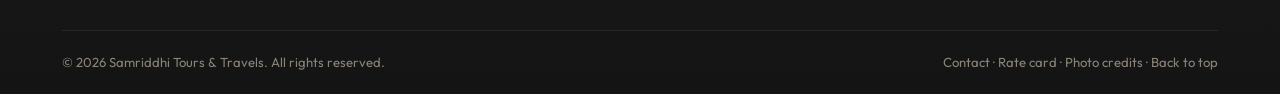
==== commit fd1dc34f: "Update Facebook links across multiple HTML files for consistency" ====
--- a/about.html
+++ b/about.html
@@ -105,7 +105,7 @@
           </svg> Open 24 &times; 7</li>
       </ul>
       <div class="socials">
-        <a href="#" aria-label="Facebook"><svg class="icon icon--fill">
+        <a href="https://www.facebook.com/1279841511881621/" aria-label="Facebook"><svg class="icon icon--fill">
             <use href="#i-fb" />
           </svg></a>
         <a href="#" aria-label="Instagram"><svg class="icon">
@@ -419,7 +419,7 @@
           <p>A Varanasi-based travel agency offering taxi, cab, car rental and tempo traveller services for local
             darshan, airport transfers and outstation tours across North India.</p>
           <div class="socials" style="margin-top:6px">
-            <a href="#" aria-label="Facebook"><svg class="icon icon--fill">
+            <a href="" aria-label="Facebook"><svg class="icon icon--fill">
                 <use href="#i-fb" />
               </svg></a>
             <a href="#" aria-label="Instagram"><svg class="icon">
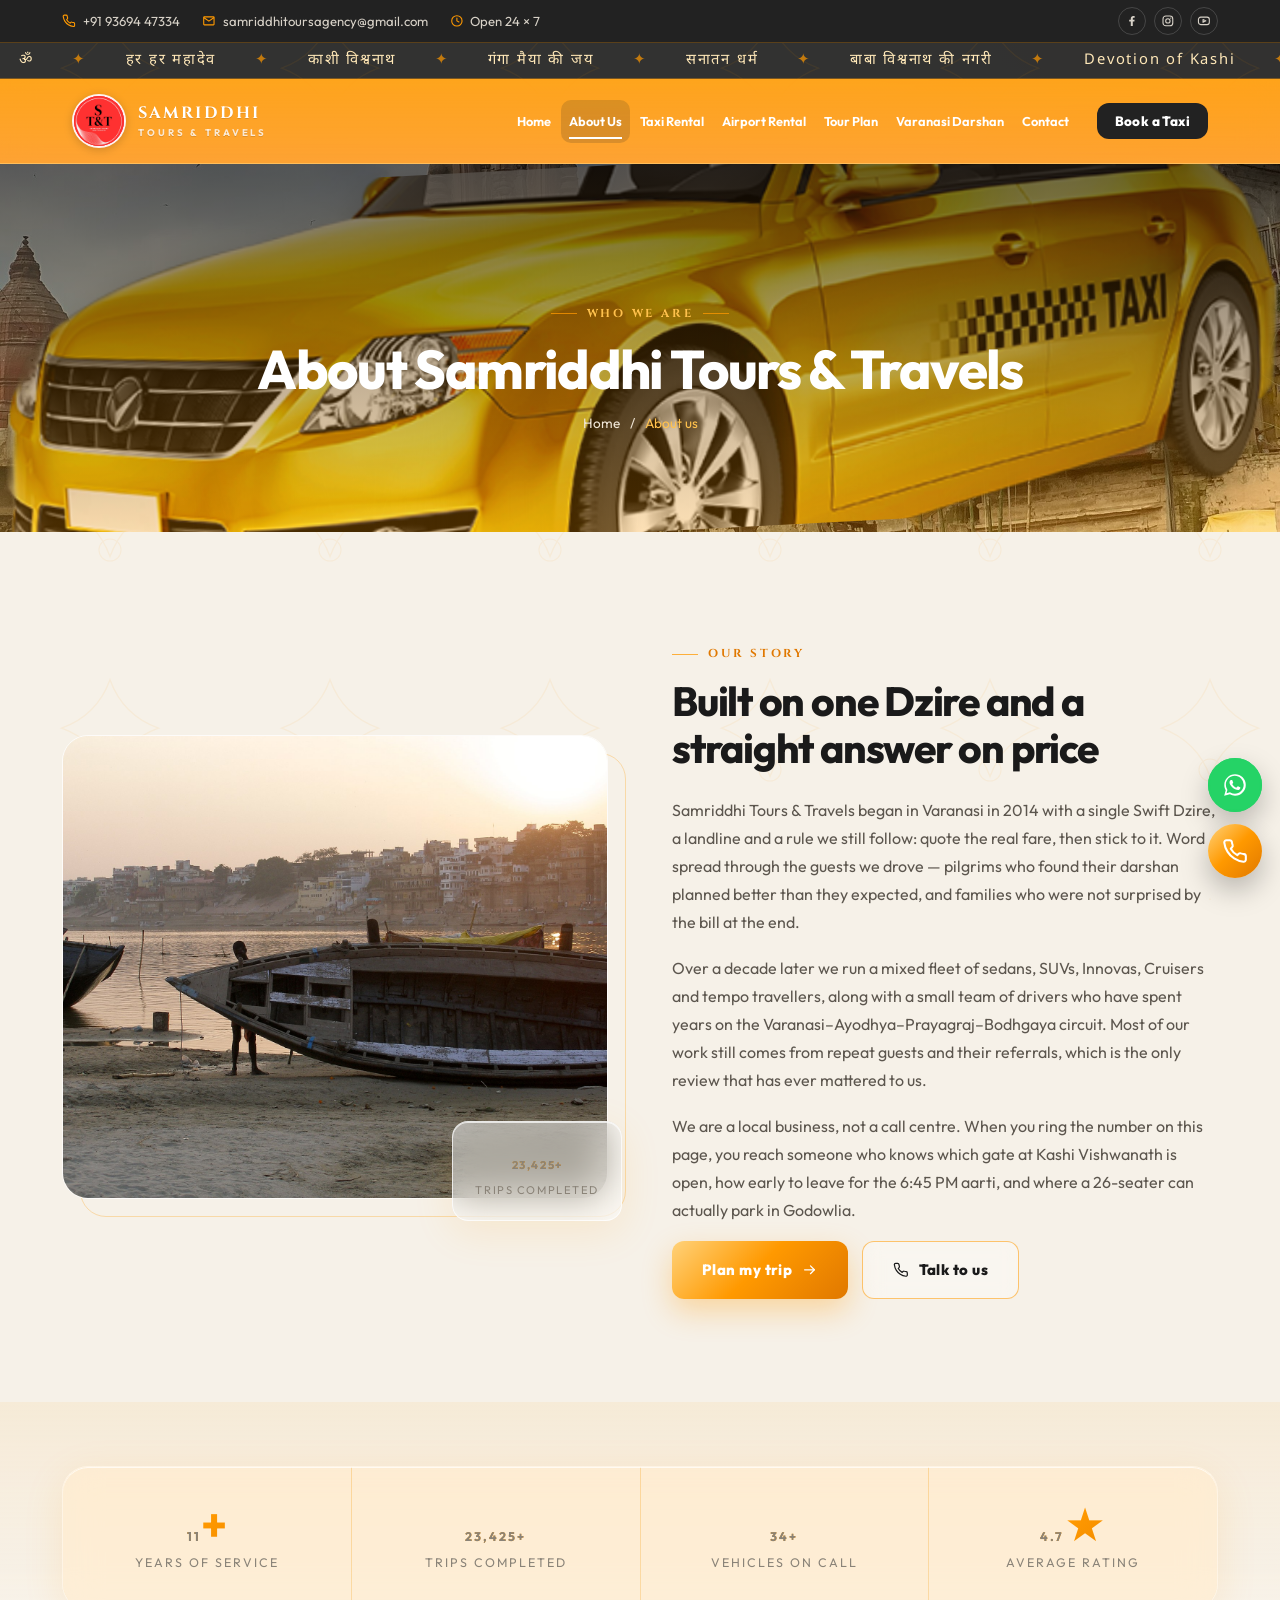
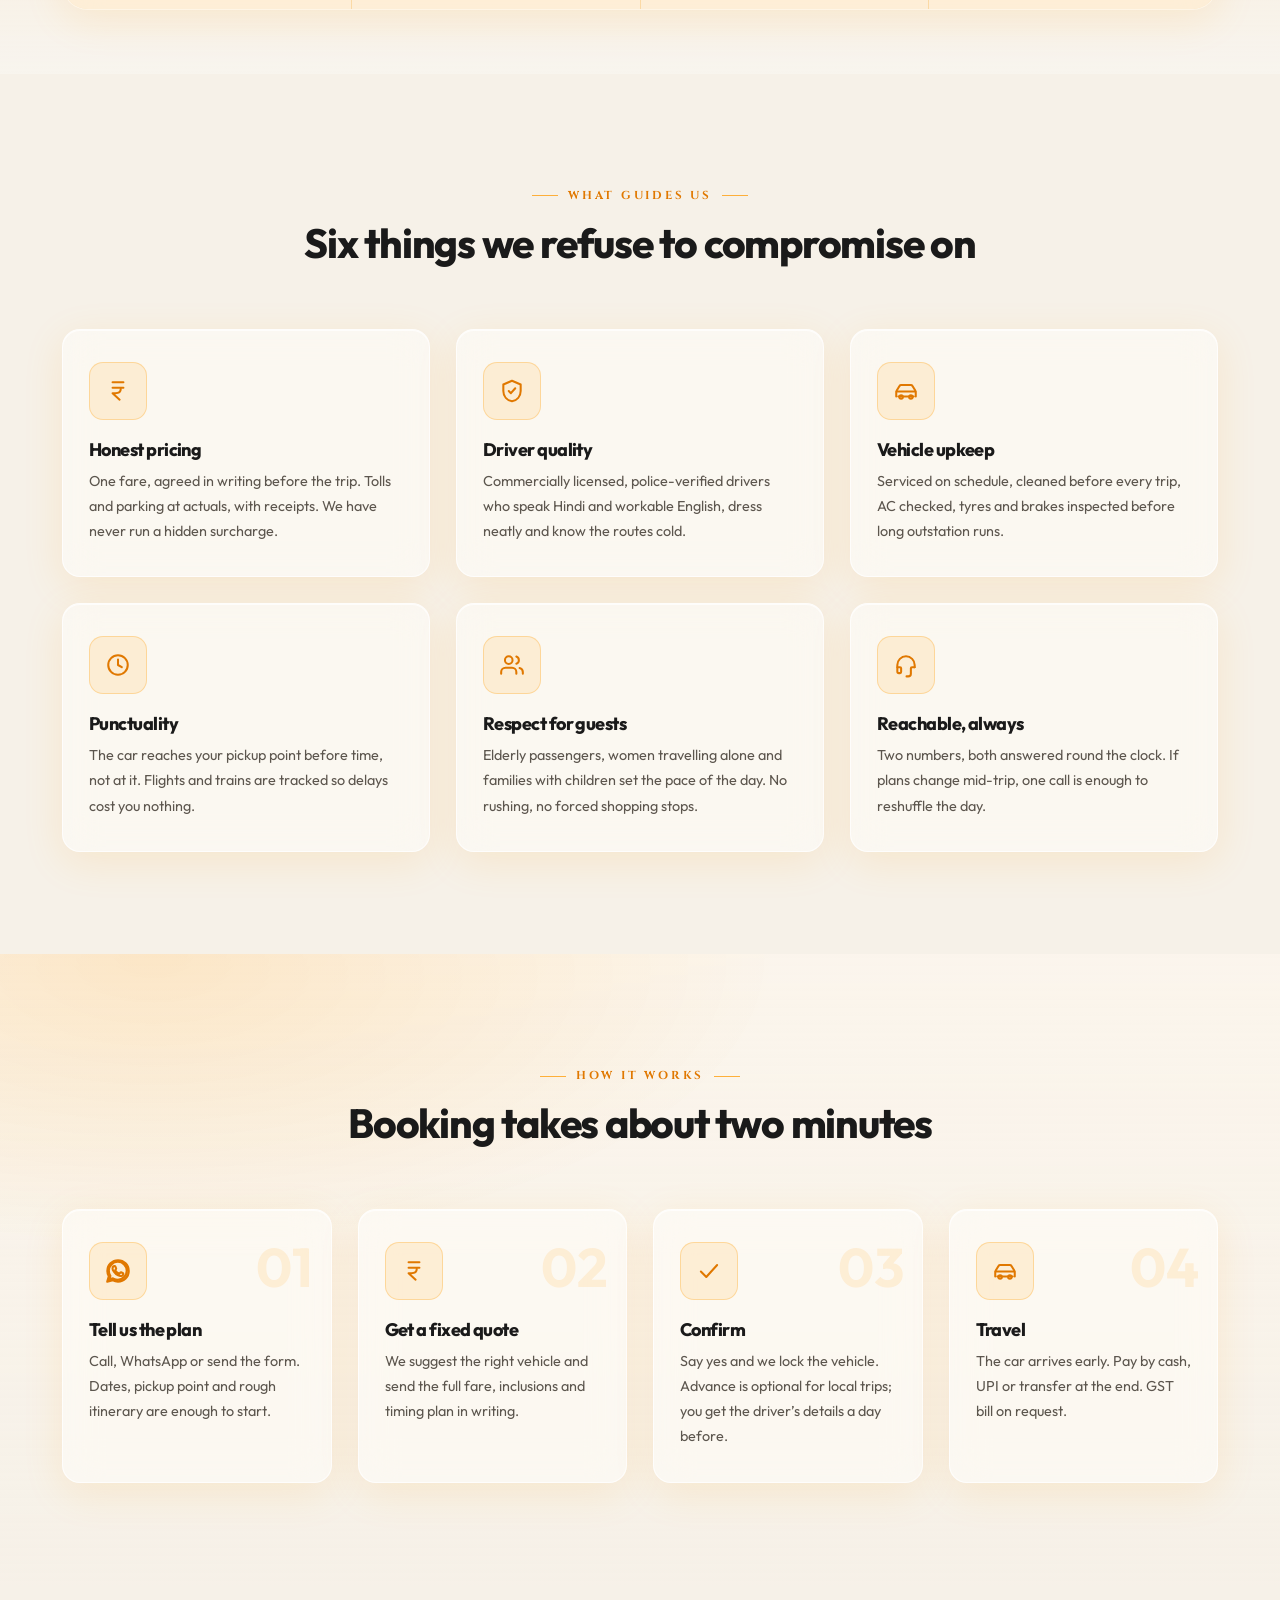
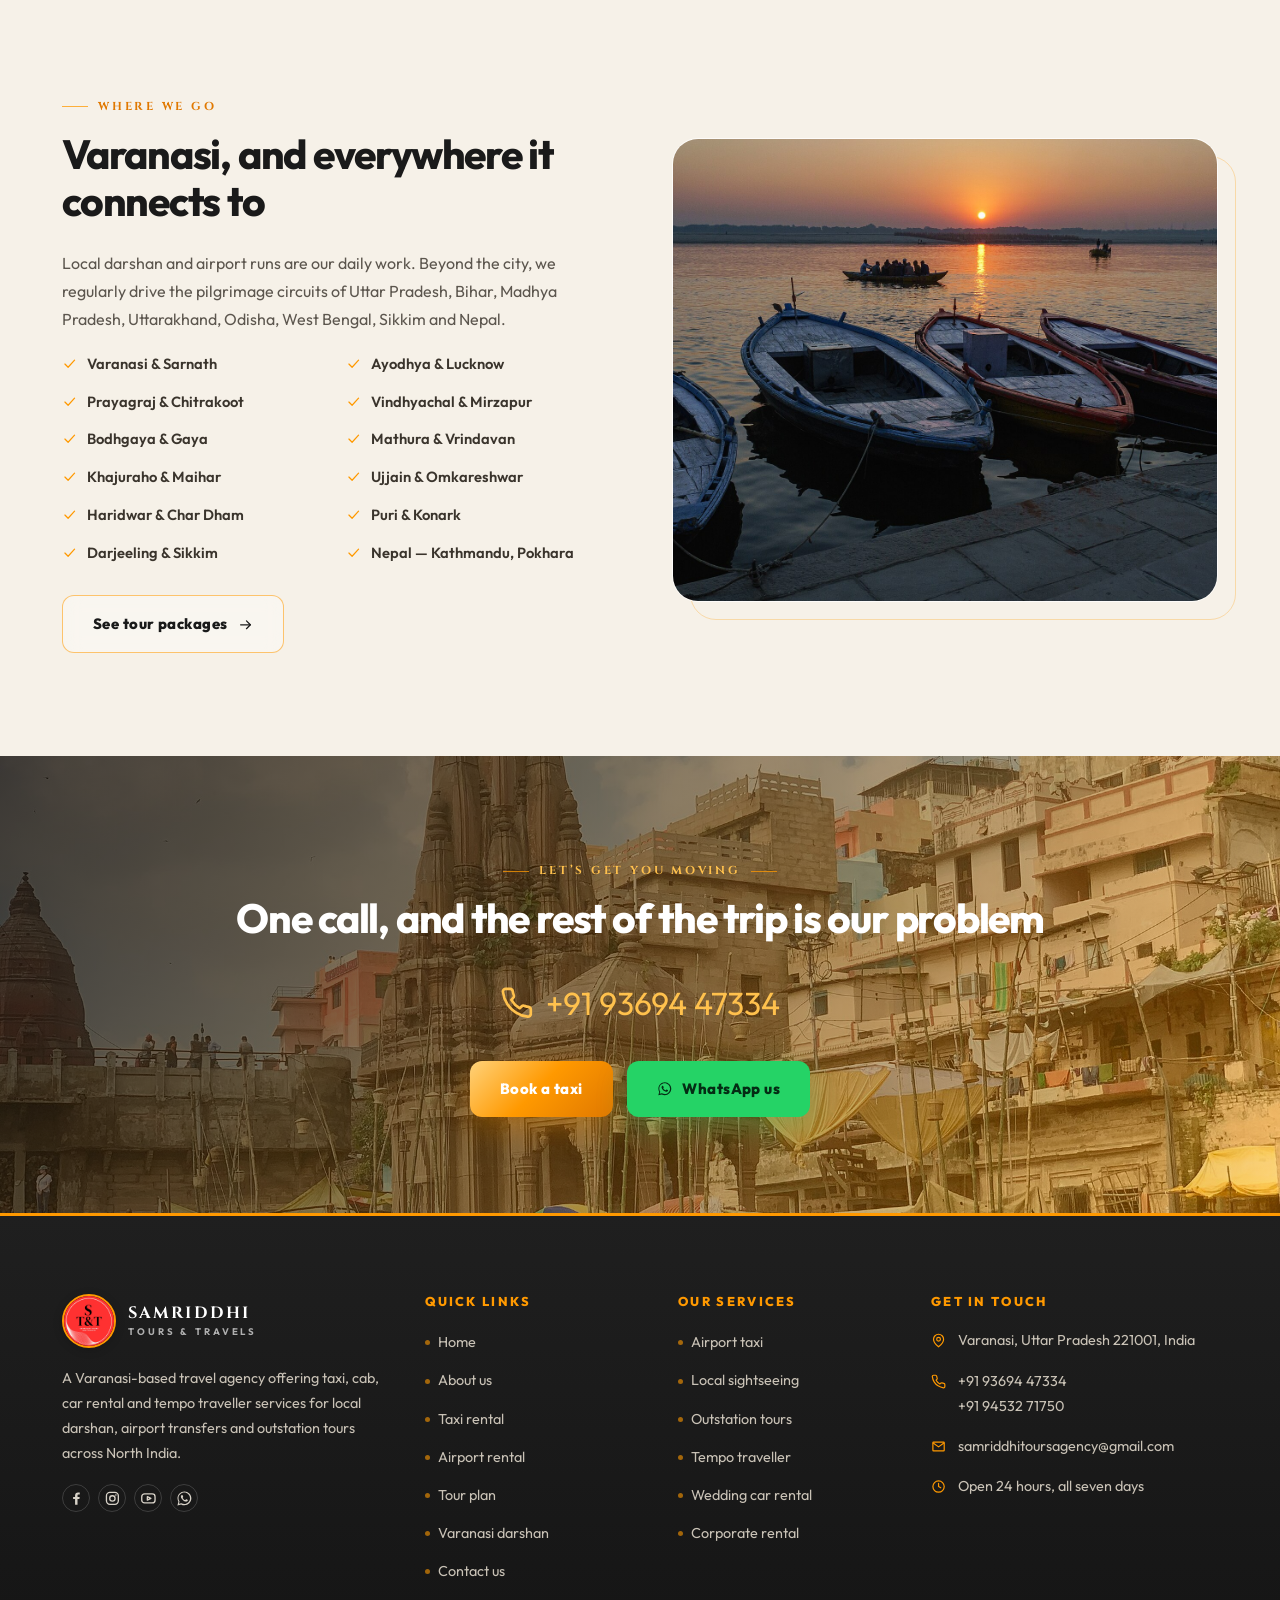
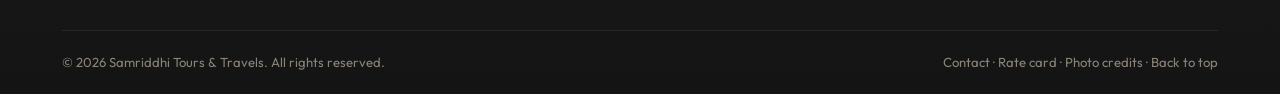
==== commit e2d14824: "Update WhatsApp links across multiple HTML files for consistency" ====
--- a/about.html
+++ b/about.html
@@ -397,7 +397,7 @@
           </svg> +91 93694 47334</a>
         <div class="btn-row">
           <a class="btn" href="contact.html#book">Book a taxi</a>
-          <a class="btn btn--wa" href="https://wa.me/919369447334?text=Hi%2C%20I%20would%20like%20a%20fare%20quote."
+          <a class="btn btn--wa" href="https://wa.me/919453271750?text=Hi%2C%20I%20would%20like%20a%20fare%20quote."
             target="_blank" rel="noopener"><svg class="icon icon--fill">
               <use href="#i-wa" />
             </svg> WhatsApp us</a>
@@ -428,7 +428,7 @@
             <a href="#" aria-label="YouTube"><svg class="icon">
                 <use href="#i-yt" />
               </svg></a>
-            <a href="https://wa.me/919369447334" aria-label="WhatsApp" target="_blank" rel="noopener"><svg
+            <a href="https://wa.me/919453271750" aria-label="WhatsApp" target="_blank" rel="noopener"><svg
                 class="icon icon--fill">
                 <use href="#i-wa" />
               </svg></a>
@@ -485,7 +485,7 @@
   </footer>
 
   <div class="fab">
-    <a class="fab__wa" href="https://wa.me/919369447334?text=Hi%2C%20I%20would%20like%20to%20book%20a%20taxi."
+    <a class="fab__wa" href="https://wa.me/919453271750?text=Hi%2C%20I%20would%20like%20to%20book%20a%20taxi."
       target="_blank" rel="noopener" aria-label="Chat on WhatsApp"><svg class="icon icon--fill">
         <use href="#i-wa" />
       </svg></a>
@@ -498,7 +498,7 @@
     <a class="m-call" href="tel:+919369447334"><svg class="icon">
         <use href="#i-phone" />
       </svg> Call Now</a>
-    <a class="m-wa" href="https://wa.me/919369447334?text=Hi%2C%20I%20would%20like%20to%20book%20a%20taxi."
+    <a class="m-wa" href="https://wa.me/919453271750?text=Hi%2C%20I%20would%20like%20to%20book%20a%20taxi."
       target="_blank" rel="noopener"><svg class="icon icon--fill">
         <use href="#i-wa" />
       </svg> WhatsApp</a>
